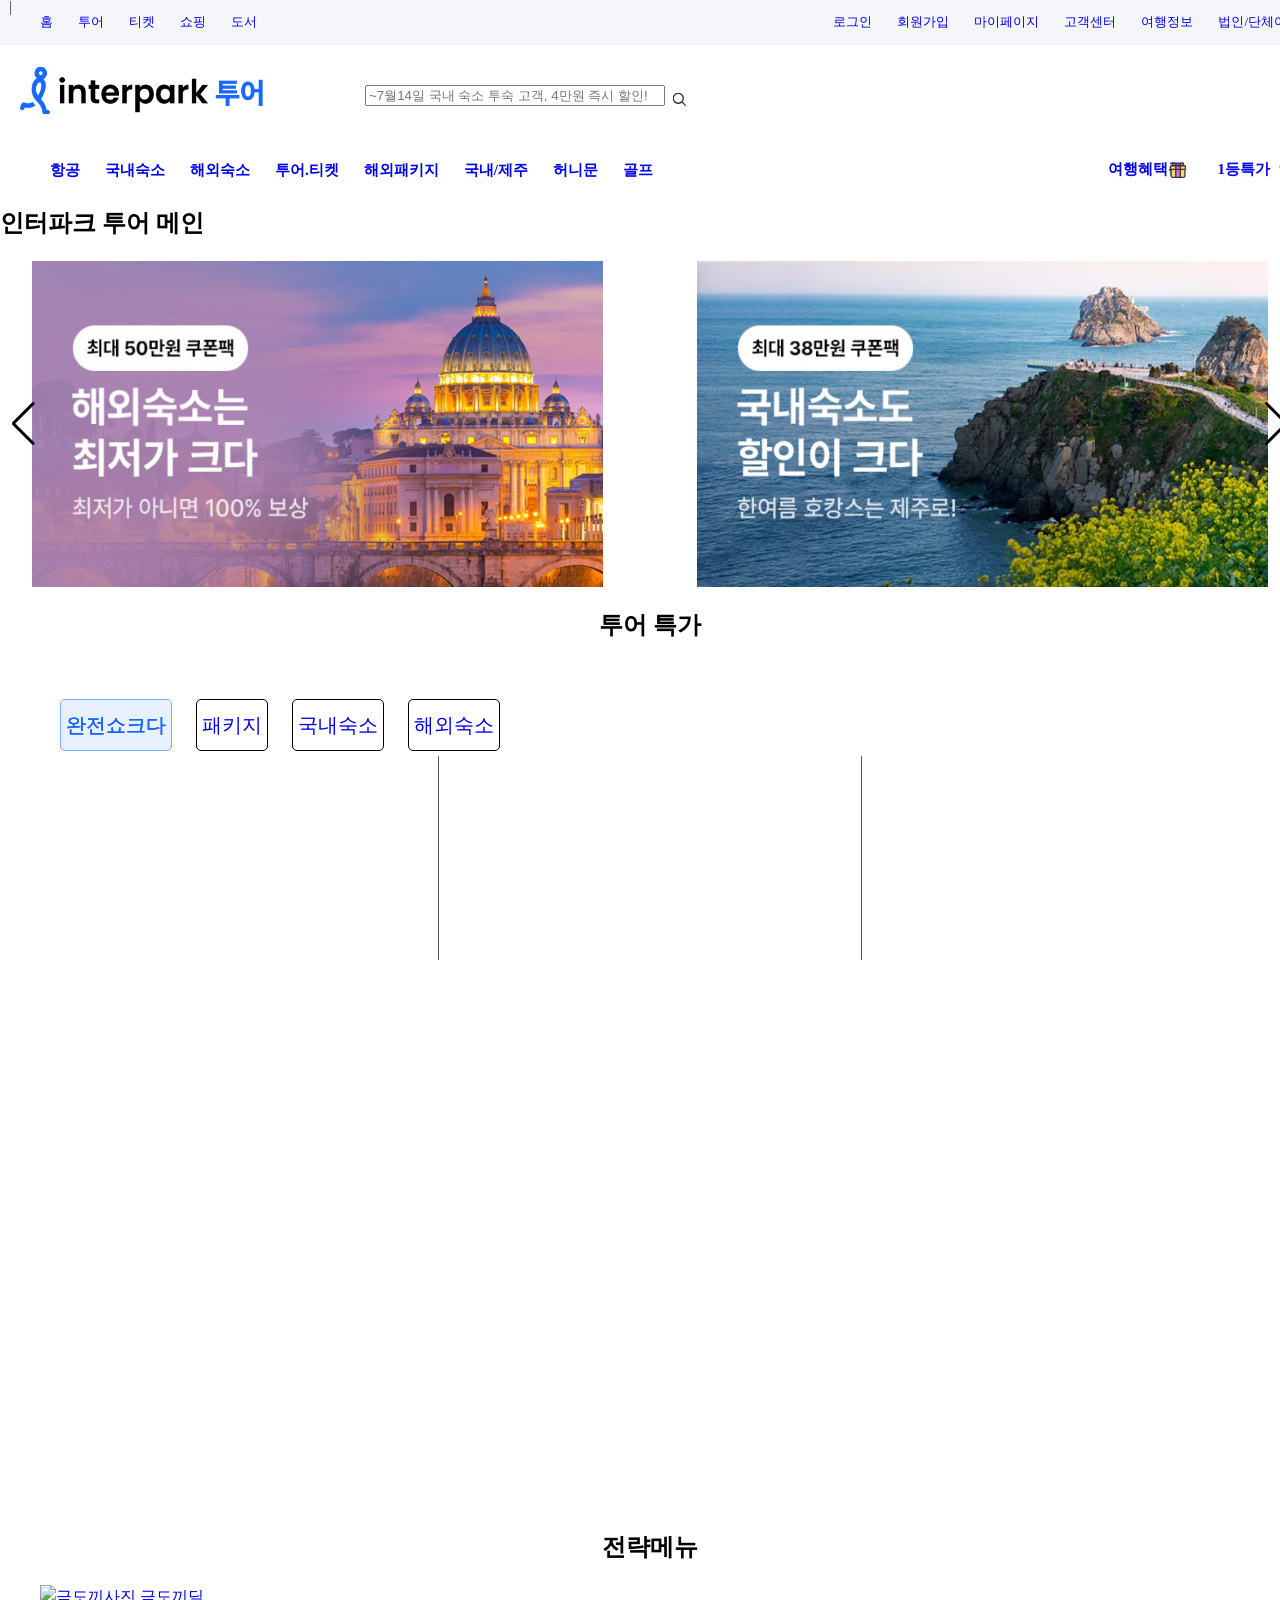
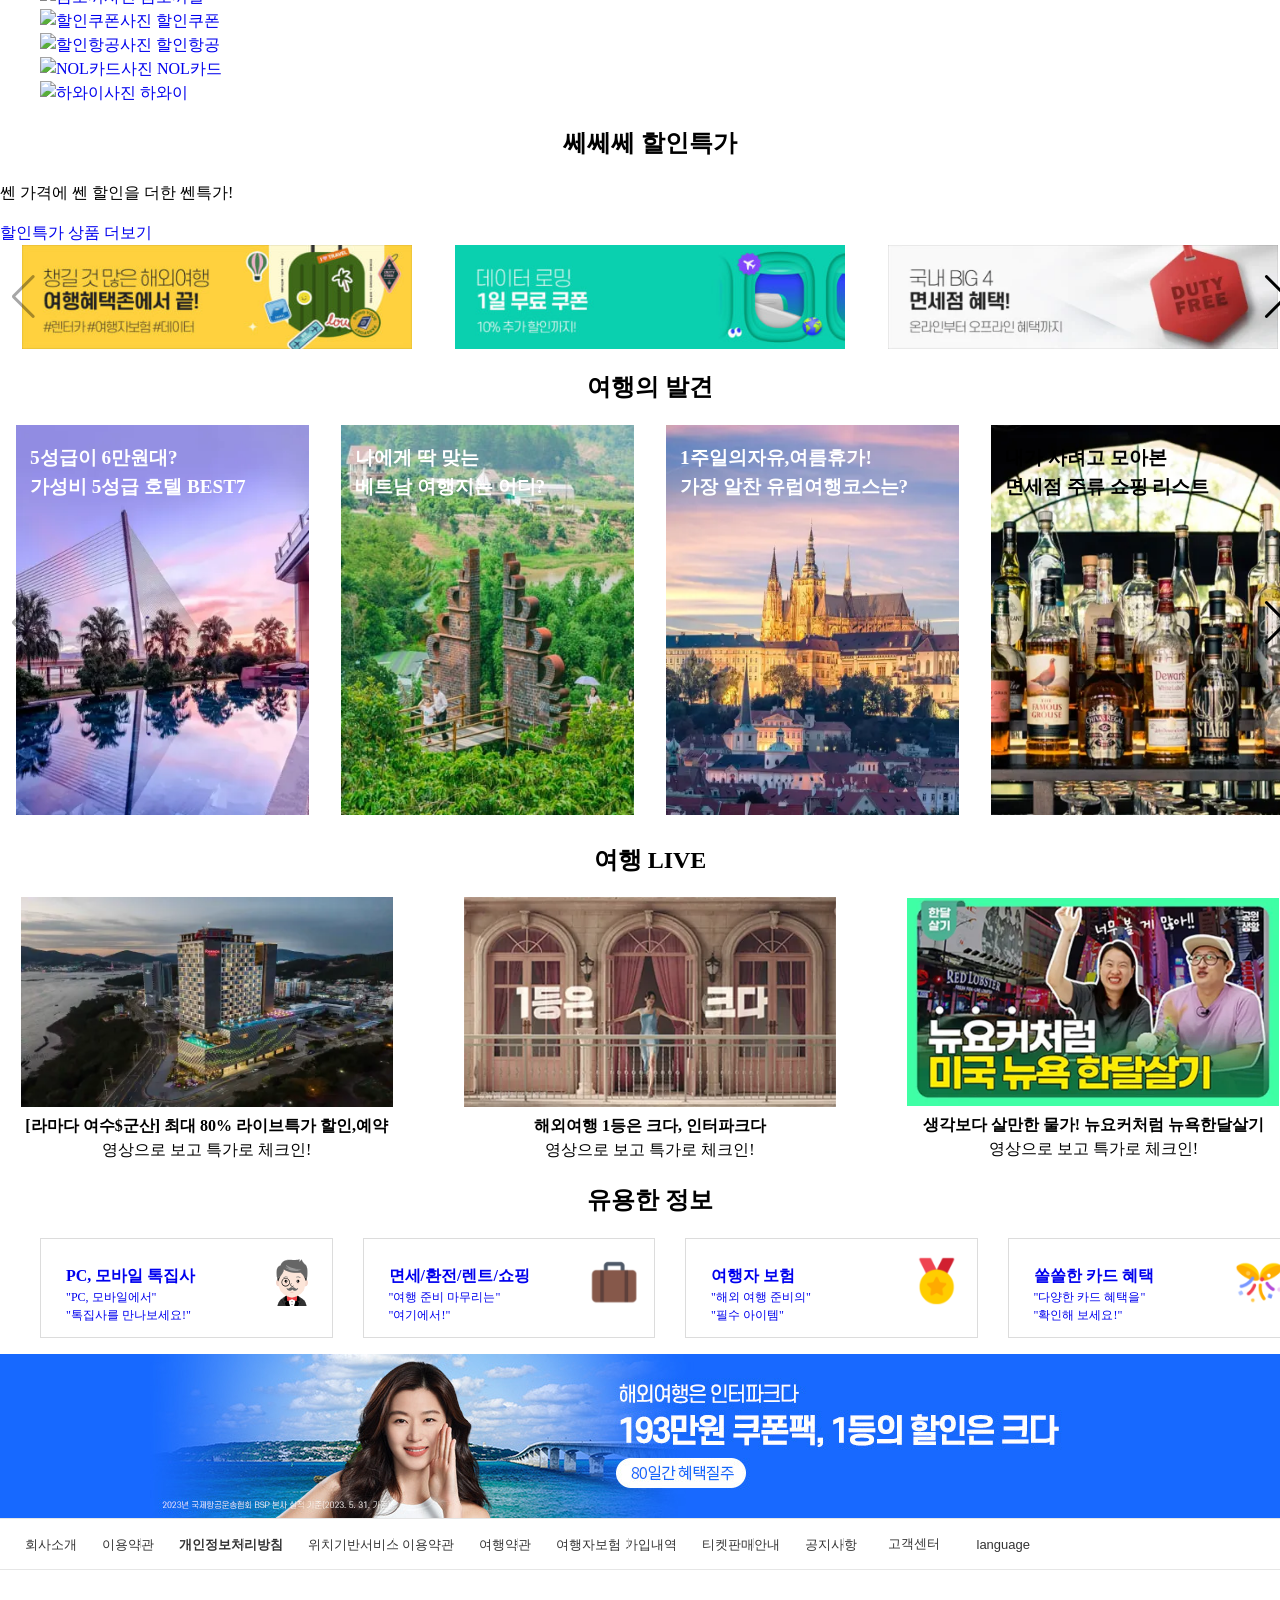
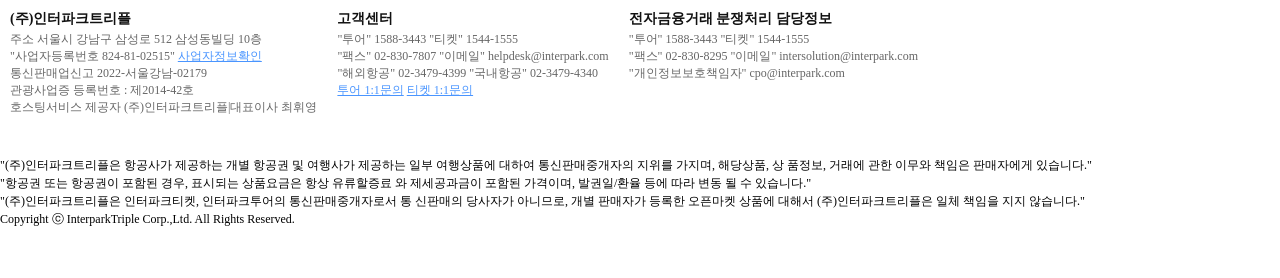
==== main.html @ 7ab8d5ca "수정" ====
<!DOCTYPE html>
<html lang="en">

<head>
  <meta charset="UTF-8">
  <meta name="viewport" content="width=device-width, initial-scale=1.0">
  <!-- Swiper JS -->
  <link rel="stylesheet" href="https://cdn.jsdelivr.net/npm/swiper@9/swiper-bundle.min.css" />
  <script src="https://cdn.jsdelivr.net/npm/swiper@9/swiper-bundle.min.js"></script>
  <title>Document</title>
  <link rel="stylesheet" href="resources/css/footer.css">
  <link rel="stylesheet" href="resources/css/herder.css">
  <link rel="stylesheet" href="resources/css/main.css">
  <link rel="stylesheet" href="resources/css/body.css">

</head>
<div class="contentWrapper">
  <header class="tourHeader1">
    <div class="gatewayWrapper">
      <div class="gatewayInterGate">
        <nav class="navbar navbar-expand-lg navbar-light bg-light">
          <ul class="navbar-nav">
            <li class="nav-item active">
              <a href="https://www.interpark.com/">홈</a>
            </li>
            <li class="nav-item">
              <a href="http://tour.interpark.com">투어</a>
            </li>
            <li class="nav-item">
              <a href="http://ticket.interpark.com">티켓</a>
            </li>
            <li class="nav-item">
              <a href="http://shop.interpark.com">쇼핑</a>
            </li>
            <li class="nav-item">
              <a href="http://book.interpark.com">도서</a>
            </li>
          </ul>
        </nav>
        <nav class="navbar navbar-expand-lg navbar-light bg-light">
          <ul class="navbar-nav">
            <li class="nav-item active">
              <a href="javascript:;" onclick="goLoginGN();">로그인</a>
            </li>
            <li class="nav-item">
              <a href="https://member.interpark.com/signup">회원가입</a>
            </li>
            <li class="nav-item">
              <a href="https://tour.interpark.com/mypage/">마이페이지</a>
              <div id="divHeaderMypage" class="gatewaySub" style="display: none;">
              </div>
            </li>
            <li class="nav-item">
              <a href="http://tour.interpark.com/customer/">고객센터</a>
            </li>
            <li class="nav-item">
              <a href="http://tour.interpark.com/freeya/">여행정보</a>
            </li>
            <li class="nav-item">
              <a href="http://tour.interpark.com/corp/">법인/단체여행</a>
            </li>
          </ul>
        </nav>
      </div>
    </div>
    <div class="headWrapper">
      <div class="headInner">
        <nav class="navbar navbar-light bg-light">
          <!--인터파크 로고-->
          <h1 class="headerLogo">
            <a href="http://tour.interpark.com">
              <img src="/resources/images/인터파크로고.png" alt="">
            </a>
          </h1>
      </div>
      <div class="headerserch">
        <input class="headerserch1" type="search" placeholder="~7월14일 국내 숙소 투숙 고객, 4만원 즉시 할인!">
        <!-- <button class="headerserch2" type="submit"><i class="fa fa-search"></i></button> -->
        <a class="headerserch2" href="#"><img class="aa" src="/resources/images/btn_search.svg" alt=""></a>
      </div>
      </nav>
    </div>
    <div class="navigationWrapper">
      <nav class="navbar navbar-expand-lg navbar-light bg-light">
        <div class="navigationInner">
          <div class="localNavigation">
            <ul class="navbar-nav">
              <li class="nav-item active">
                <a href="http://sky.interpark.com">항공</a>
              </li>
              <li class="nav-item">
                <a href="http://travel.interpark.com">국내숙소</a>
              </li>
              <li class="nav-item">
                <a href="https://travel.interpark.com/hotel/main">해외숙소</a>
              </li>
              <li class="nav-item">
                <a href="https://travel.interpark.com/voucher">투어.티켓</a>
              </li>
              <li class="nav-item">
                <a href="https://travel.interpark.com/tour/main/package">해외패키지</a>
              </li>
              <li class="nav-item">
                <a href="https://travel.interpark.com/tour/main/domestic">국내/제주</a>
              </li>
              <li class="nav-item">
                <a href="https://travel.interpark.com/tour/main/honey">허니문</a>
              </li>
              <li class="nav-item">
                <a href="https://travel.interpark.com/tour/main/golf">골프</a>
              </li>
            </ul>
          </div>
          <div class="seasonNavigation">
            <ul class="navbar-nav">
              <li class="nav-item active">
                <a href="http://tour.interpark.com/EasyPack/main" class="seasonBannertravel">여행혜택존</a>
                <img class="first" src="/resources/images/banner-travel.svg">
              </li>
              <li class="nav-item">
                <a href="https://events.interpark.com/exhibition?exhibitionCode=230405006"
                  class="seasonNavigationtrophy">1등특가</a>
                <img class="second" src="/resources/images/banner-trophy.svg">
              </li>
            </ul>
          </div>
        </div>
      </nav>
    </div>
  </header>
</div>
<div>
  <div>
    <div class="tourMain">
      <section>
        <h2 class="blind">인터파크 투어 메인</h2>
        <div class="swiper mySwiper1">
          <div class="swiper-wrapper">
            <div class="swiper-slide"><img src="resources/images/해외숙소는최저가크다.jpg" alt=""></div>
            <div class="swiper-slide"><img src="resources/images/국내속소도 할인이크다.webp" alt=""></div>
            <div class="swiper-slide"><img src="resources/images/숙박세일 마감임박.webp" alt=""></div>
            <div class="swiper-slide"><img src="resources/images/전지현누나1.webp" alt=""></div>
            <div class="swiper-slide"><img src="resources/images/전지현누나2.webp" alt=""></div>
            <div class="swiper-slide"><img src="resources/images/전지현누나3.avif" alt=""></div>
          </div>
          <div class="swiper-button-next"></div>
          <div class="swiper-button-prev"></div>
        </div>
      </section>
      <section>
        <h2 class="maintitle">투어 특가</h2>
        <div class="wrap">
          <div class="tab_menu">
            <ul class="list">
              <li class="is_on">
                <a href="#tab1" class="btn">완전쇼크다</a>
                <div id="tab1" class="cont">
                  <div class="swiper mySwiper5">
                    <div class="swiper-wrapper">
                      <div class="swiper-slide" style="width: 400px;">
                        <img src="/resources/images/완전쇼크다_1.avif" alt="">
                        <div class="itemInfo">
                          <div class="itemBadge">
                            <i>완전쇼크다</i>
                          </div>
                          <div class="itemBenefit">하버드/예일대+뉴헤이븐 관광</div>
                          <div class="itemName">[미동부/캐나다 12월] 보스턴과 뉴포트/뉴헤이븐까지 모두담기</div>
                          <div class="itemPrice">
                            <span class="price">
                              <em>4,190,000</em>
                              <span class="currency">원~</span>
                            </span>
                          </div>
                        </div>
                      </div>
                      <div class="swiper-slide" style="width: 400px;">
                        <img src="/resources/images/완전쇼크다_2.avif" alt="">
                        <div class="itemInfo">
                          <div class="itemBadge">
                            <i>완전쇼크다</i>
                          </div>
                          <div class="itemBenefit">하버드/예일대+뉴헤이븐 관광</div>
                          <div class="itemName">[미동부/캐나다 12월] 보스턴과 뉴포트/뉴헤이븐까지 모두담기</div>
                          <div class="itemPrice">
                            <span class="price">
                              <em>4,190,000</em>
                              <span class="currency">원~</span>
                            </span>
                          </div>
                        </div>
                      </div>
                      <div class="swiper-slide" style="width: 400px;">
                        <img src="/resources/images/완전쇼크다_3.avif" alt="">
                        <div class="itemInfo">
                          <div class="itemBadge">
                            <i>완전쇼크다</i>
                          </div>
                          <div class="itemBenefit">하버드/예일대+뉴헤이븐 관광</div>
                          <div class="itemName">[미동부/캐나다 12월] 보스턴과 뉴포트/뉴헤이븐까지 모두담기</div>
                          <div class="itemPrice">
                            <span class="price">
                              <em>4,190,000</em>
                              <span class="currency">원~</span>
                            </span>
                          </div>
                        </div>
                      </div>
                      <div class="swiper-slide" style="width: 400px;">
                        <img src="/resources/images/완전쇼크다_4.webp" alt="">
                        <div class="itemInfo">
                          <div class="itemBadge">
                            <i>완전쇼크다</i>
                          </div>
                          <div class="itemBenefit">하버드/예일대+뉴헤이븐 관광</div>
                          <div class="itemName">[미동부/캐나다 12월] 보스턴과 뉴포트/뉴헤이븐까지 모두담기</div>
                          <div class="itemPrice">
                            <span class="price">
                              <em>4,190,000</em>
                              <span class="currency">원~</span>
                            </span>
                          </div>
                        </div>
                      </div>
                      <div class="swiper-slide" style="width: 400px;">
                        <img src="/resources/images/완전쇼크다_5.avif" alt="">
                        <div class="itemInfo">
                          <div class="itemBadge">
                            <i>완전쇼크다</i>
                          </div>
                          <div class="itemBenefit">하버드/예일대+뉴헤이븐 관광</div>
                          <div class="itemName">[미동부/캐나다 12월] 보스턴과 뉴포트/뉴헤이븐까지 모두담기</div>
                          <div class="itemPrice">
                            <span class="price">
                              <em>4,190,000</em>
                              <span class="currency">원~</span>
                            </span>
                          </div>
                        </div>
                      </div>
                      <div class="swiper-slide" style="width: 400px;">
                        <img src="/resources/images/완전쇼크다_6.avif" alt="">
                        <div class="itemInfo">
                          <div class="itemBadge">
                            <i>완전쇼크다</i>
                          </div>
                          <div class="itemBenefit">하버드/예일대+뉴헤이븐 관광</div>
                          <div class="itemName">[미동부/캐나다 12월] 보스턴과 뉴포트/뉴헤이븐까지 모두담기</div>
                          <div class="itemPrice">
                            <span class="price">
                              <em>4,190,000</em>
                              <span class="currency">원~</span>
                            </span>
                          </div>
                        </div>
                      </div>
                    </div>
                    <div class="swiper-button-next"></div>
                    <div class="swiper-button-prev"></div>
                  </div>
                </div>
              </li>
              <li>
                <a href="#tab2" class="btn">패키지</a>
                <div id="tab2" class="cont">
                  <div class="swiper mySwiper5">
                    <div class="swiper-wrapper">
                      <div class="swiper-slide">
                        <img src="/resources/images/패키지_1.avif" alt="">
                        <div class="itemInfo">
                          <div class="itemBadge">
                            <i>완전쇼크다</i>
                          </div>
                          <div class="itemBenefit">하버드/예일대+뉴헤이븐 관광</div>
                          <div class="itemName">[미동부/캐나다 12월] 보스턴과 뉴포트/뉴헤이븐까지 모두담기</div>
                          <div class="itemPrice">
                            <span class="price">
                              <em>4,190,000</em>
                              <span class="currency">원~</span>
                            </span>
                          </div>
                        </div>
                      </div>
                      <div class="swiper-slide">
                        <img src="/resources/images/패키지_2.avif" alt="">
                        <div class="itemInfo">
                          <div class="itemBadge">
                            <i>완전쇼크다</i>
                          </div>
                          <div class="itemBenefit">하버드/예일대+뉴헤이븐 관광</div>
                          <div class="itemName">[미동부/캐나다 12월] 보스턴과 뉴포트/뉴헤이븐까지 모두담기</div>
                          <div class="itemPrice">
                            <span class="price">
                              <em>4,190,000</em>
                              <span class="currency">원~</span>
                            </span>
                          </div>
                        </div>
                      </div>
                      <div class="swiper-slide">
                        <img src="/resources/images/패키지_3.avif" alt="">
                        <div class="itemInfo">
                          <div class="itemBadge">
                            <i>완전쇼크다</i>
                          </div>
                          <div class="itemBenefit">하버드/예일대+뉴헤이븐 관광</div>
                          <div class="itemName">[미동부/캐나다 12월] 보스턴과 뉴포트/뉴헤이븐까지 모두담기</div>
                          <div class="itemPrice">
                            <span class="price">
                              <em>4,190,000</em>
                              <span class="currency">원~</span>
                            </span>
                          </div>
                        </div>
                      </div>
                      <div class="swiper-slide">
                        <img src="/resources/images/패키지_4.avif" alt="">
                        <div class="itemInfo">
                          <div class="itemBadge">
                            <i>완전쇼크다</i>
                          </div>
                          <div class="itemBenefit">하버드/예일대+뉴헤이븐 관광</div>
                          <div class="itemName">[미동부/캐나다 12월] 보스턴과 뉴포트/뉴헤이븐까지 모두담기</div>
                          <div class="itemPrice">
                            <span class="price">
                              <em>4,190,000</em>
                              <span class="currency">원~</span>
                            </span>
                          </div>
                        </div>
                      </div>
                      <div class="swiper-slide">
                        <img src="/resources/images/패키지_5.avif" alt="">
                        <div class="itemInfo">
                          <div class="itemBadge">
                            <i>완전쇼크다</i>
                          </div>
                          <div class="itemBenefit">하버드/예일대+뉴헤이븐 관광</div>
                          <div class="itemName">[미동부/캐나다 12월] 보스턴과 뉴포트/뉴헤이븐까지 모두담기</div>
                          <div class="itemPrice">
                            <span class="price">
                              <em>4,190,000</em>
                              <span class="currency">원~</span>
                            </span>
                          </div>
                        </div>
                      </div>
                      <div class="swiper-slide">
                        <img src="/resources/images/패키지_6.avif" alt="">
                        <div class="itemInfo">
                          <div class="itemBadge">
                            <i>완전쇼크다</i>
                          </div>
                          <div class="itemBenefit">하버드/예일대+뉴헤이븐 관광</div>
                          <div class="itemName">[미동부/캐나다 12월] 보스턴과 뉴포트/뉴헤이븐까지 모두담기</div>
                          <div class="itemPrice">
                            <span class="price">
                              <em>4,190,000</em>
                              <span class="currency">원~</span>
                            </span>
                          </div>
                        </div>
                      </div>
                    </div>
                    <div class="swiper-button-next"></div>
                    <div class="swiper-button-prev"></div>
                  </div>
                </div>
              </li>
              <li>
                <a href="#tab3" class="btn">국내숙소</a>
                <div id="tab3" class="cont">
                  <div class="swiper mySwiper5">
                    <div class="swiper-wrapper">
                      <div class="swiper-slide">
                        <img src="/resources/images/국내숙소_1.avif" alt="">
                        <div class="itemInfo">
                          <div class="itemBadge">
                            <i>완전쇼크다</i>
                          </div>
                          <div class="itemBenefit">하버드/예일대+뉴헤이븐 관광</div>
                          <div class="itemName">[미동부/캐나다 12월] 보스턴과 뉴포트/뉴헤이븐까지 모두담기</div>
                          <div class="itemPrice">
                            <span class="price">
                              <em>4,190,000</em>
                              <span class="currency">원~</span>
                            </span>
                          </div>
                        </div>
                      </div>
                      <div class="swiper-slide">
                        <img src="/resources/images/국내숙소_2.avif" alt="">
                        <div class="itemInfo">
                          <div class="itemBadge">
                            <i>완전쇼크다</i>
                          </div>
                          <div class="itemBenefit">하버드/예일대+뉴헤이븐 관광</div>
                          <div class="itemName">[미동부/캐나다 12월] 보스턴과 뉴포트/뉴헤이븐까지 모두담기</div>
                          <div class="itemPrice">
                            <span class="price">
                              <em>4,190,000</em>
                              <span class="currency">원~</span>
                            </span>
                          </div>
                        </div>
                      </div>
                      <div class="swiper-slide">
                        <img src="/resources/images/국내숙소_3.avif" alt="">
                        <div class="itemInfo">
                          <div class="itemBadge">
                            <i>완전쇼크다</i>
                          </div>
                          <div class="itemBenefit">하버드/예일대+뉴헤이븐 관광</div>
                          <div class="itemName">[미동부/캐나다 12월] 보스턴과 뉴포트/뉴헤이븐까지 모두담기</div>
                          <div class="itemPrice">
                            <span class="price">
                              <em>4,190,000</em>
                              <span class="currency">원~</span>
                            </span>
                          </div>
                        </div>
                      </div>
                      <div class="swiper-slide">
                        <img src="/resources/images/국내숙소_4.avif" alt="">
                        <div class="itemInfo">
                          <div class="itemBadge">
                            <i>완전쇼크다</i>
                          </div>
                          <div class="itemBenefit">하버드/예일대+뉴헤이븐 관광</div>
                          <div class="itemName">[미동부/캐나다 12월] 보스턴과 뉴포트/뉴헤이븐까지 모두담기</div>
                          <div class="itemPrice">
                            <span class="price">
                              <em>4,190,000</em>
                              <span class="currency">원~</span>
                            </span>
                          </div>
                        </div>
                      </div>
                      <div class="swiper-slide">
                        <img src="/resources/images/국내숙소_5.avif" alt="">
                        <div class="itemInfo">
                          <div class="itemBadge">
                            <i>완전쇼크다</i>
                          </div>
                          <div class="itemBenefit">하버드/예일대+뉴헤이븐 관광</div>
                          <div class="itemName">[미동부/캐나다 12월] 보스턴과 뉴포트/뉴헤이븐까지 모두담기</div>
                          <div class="itemPrice">
                            <span class="price">
                              <em>4,190,000</em>
                              <span class="currency">원~</span>
                            </span>
                          </div>
                        </div>
                      </div>
                      <div class="swiper-slide">
                        <img src="/resources/images/국내숙소_6.avif" alt="">
                        <div class="itemInfo">
                          <div class="itemBadge">
                            <i>완전쇼크다</i>
                          </div>
                          <div class="itemBenefit">하버드/예일대+뉴헤이븐 관광</div>
                          <div class="itemName">[미동부/캐나다 12월] 보스턴과 뉴포트/뉴헤이븐까지 모두담기</div>
                          <div class="itemPrice">
                            <span class="price">
                              <em>4,190,000</em>
                              <span class="currency">원~</span>
                            </span>
                          </div>
                        </div>
                      </div>
                    </div>
                    <div class="swiper-button-next"></div>
                    <div class="swiper-button-prev"></div>
                  </div>
                </div>
              </li>
              <li>
                <a href="#tab4" class="btn">해외숙소</a>
                <div id="tab4" class="cont">
                  <div class="swiper mySwiper5">
                    <div class="swiper-wrapper">
                      <div class="swiper-slide">
                        <img src="/resources/images/해외숙소_1.jpeg" alt="">
                        <div class="itemInfo">
                          <div class="itemBadge">
                            <i>완전쇼크다</i>
                          </div>
                          <div class="itemBenefit">하버드/예일대+뉴헤이븐 관광</div>
                          <div class="itemName">[미동부/캐나다 12월] 보스턴과 뉴포트/뉴헤이븐까지 모두담기</div>
                          <div class="itemPrice">
                            <span class="price">
                              <em>4,190,000</em>
                              <span class="currency">원~</span>
                            </span>
                          </div>
                        </div>
                      </div>
                      <div class="swiper-slide">
                        <img src="/resources/images/해외숙소_2.webp" alt="">
                        <div class="itemInfo">
                          <div class="itemBadge">
                            <i>완전쇼크다</i>
                          </div>
                          <div class="itemBenefit">하버드/예일대+뉴헤이븐 관광</div>
                          <div class="itemName">[미동부/캐나다 12월] 보스턴과 뉴포트/뉴헤이븐까지 모두담기</div>
                          <div class="itemPrice">
                            <span class="price">
                              <em>4,190,000</em>
                              <span class="currency">원~</span>
                            </span>
                          </div>
                        </div>
                      </div>
                      <div class="swiper-slide">
                        <img src="/resources/images/해외숙소_3.webp" alt="">
                        <div class="itemInfo">
                          <div class="itemBadge">
                            <i>완전쇼크다</i>
                          </div>
                          <div class="itemBenefit">하버드/예일대+뉴헤이븐 관광</div>
                          <div class="itemName">[미동부/캐나다 12월] 보스턴과 뉴포트/뉴헤이븐까지 모두담기</div>
                          <div class="itemPrice">
                            <span class="price">
                              <em>4,190,000</em>
                              <span class="currency">원~</span>
                            </span>
                          </div>
                        </div>
                      </div>
                      <div class="swiper-slide">
                        <img src="/resources/images/해외숙소_4.webp" alt="">
                        <div class="itemInfo">
                          <div class="itemBadge">
                            <i>완전쇼크다</i>
                          </div>
                          <div class="itemBenefit">하버드/예일대+뉴헤이븐 관광</div>
                          <div class="itemName">[미동부/캐나다 12월] 보스턴과 뉴포트/뉴헤이븐까지 모두담기</div>
                          <div class="itemPrice">
                            <span class="price">
                              <em>4,190,000</em>
                              <span class="currency">원~</span>
                            </span>
                          </div>
                        </div>
                      </div>
                      <div class="swiper-slide">
                        <img src="/resources/images/해외숙소_5.jpeg" alt="">
                        <div class="itemInfo">
                          <div class="itemBadge">
                            <i>완전쇼크다</i>
                          </div>
                          <div class="itemBenefit">하버드/예일대+뉴헤이븐 관광</div>
                          <div class="itemName">[미동부/캐나다 12월] 보스턴과 뉴포트/뉴헤이븐까지 모두담기</div>
                          <div class="itemPrice">
                            <span class="price">
                              <em>4,190,000</em>
                              <span class="currency">원~</span>
                            </span>
                          </div>
                        </div>
                      </div>
                      <div class="swiper-slide">
                        <img src="/resources/images/해외숙소_6.webp" alt="">
                        <div class="itemInfo">
                          <div class="itemBadge">
                            <i>완전쇼크다</i>
                          </div>
                          <div class="itemBenefit">하버드/예일대+뉴헤이븐 관광</div>
                          <div class="itemName">[미동부/캐나다 12월] 보스턴과 뉴포트/뉴헤이븐까지 모두담기</div>
                          <div class="itemPrice">
                            <span class="price">
                              <em>4,190,000</em>
                              <span class="currency">원~</span>
                            </span>
                          </div>
                        </div>
                      </div>
                    </div>
                    <div class="swiper-button-next"></div>
                    <div class="swiper-button-prev"></div>
                  </div>
                </div>
              </li>
            </ul>
          </div>
        </div>
      </section>
      <section>
        <h2 class="maintitle">전략메뉴</h2>
        <ul class="serviceMenuList">
          <li>
            <a href="#" title="금도끼딜 서비스 바로가기">
              <span>
                <img src="" alt="금도끼사진">
              </span>
              <span>금도끼딜</span>
            </a>
          </li>
          <li>
            <a href="#" title="할인쿠폰 서비스 바로가기">
              <span>
                <img src="" alt="할인쿠폰사진">
              </span>
              <span>할인쿠폰</span>
            </a>
          </li>
          <li>
            <a href="#" title="할인항공 서비스 바로가기">
              <span>
                <img src="" alt="할인항공사진">
              </span>
              <span>할인항공</span>
            </a>
          </li>
          <li>
            <a href="#" title="NOL카드 서비스 바로가기">
              <span>
                <img src="" alt="NOL카드사진">
              </span>
              <span>NOL카드</span>
            </a>
          </li>
          <li>
            <a href="#" title="하와이 서비스 바로가기">
              <span>
                <img src="" alt="하와이사진">
              </span>
              <span>하와이</span>
            </a>
          </li>
        </ul>
      </section>
      <section>
        <hgroup>
          <h2 class="maintitle">쎄쎄쎄 할인특가</h2>
          <p>쎈 가격에 쎈 할인을 더한 쎈특가!</p>
        </hgroup>
        <div class="기능구현">

        </div>
        <div>
          <a href="#">
            <span>
              할인특가 상품 더보기
            </span>
          </a>
        </div>
      </section>

      <section>
        <div class="banner">
          <div class="swiper swiper2">
            <div class="swiper-wrapper">
              <div class="swiper-slide"><img src="resources/images/배너1.jpg"></a></div>
              <div class="swiper-slide"><img src="resources/images/배너2.jpg"></a></div>
              <div class="swiper-slide"><img src="resources/images/배너3.jpg"></a></div>
              <div class="swiper-slide"><img src="resources/images/배너4.jpg"></a></div>
              <div class="swiper-slide"><img src="resources/images/배너5.jpg"></a></div>
            </div>
            <!-- 네비게이션 -->
            <div class="swiper-button-next"></div><!-- 다음 버튼 (오른쪽에 있는 버튼) -->
            <div class="swiper-button-prev"></div><!-- 이전 버튼 -->

          </div>
        </div>

        <!---------------------------------------->
        <section class="travelDiscovery">
          <hgroup>
            <h2 class="maintitle">여행의 발견</h2>
          </hgroup>
          <div class="swiper mySwiper3">
            <div class="swiper-wrapper">
              <div class="swiper-slide"><span class="swipwetext1">5성급이 6만원대?<br>가성비 5성급 호텔 BEST7</span>
                <a
                  href="https://triple.guide/articles/75b34bfd-09c2-4f71-81bb-c192b4a2e43f?_triple_no_navbar&_triple_swipe_to_close&utm_source=interpark_mo&utm_medium=display_ad&utm_campaign=interpark_magazine&utm_term=5star_6manwon_hotel7"><img
                    src="resources/images/여행의발견1.jpg"></a>
              </div>
              <div class="swiper-slide"><span class="swipwetext2">나에게 딱 맞는<br>베트남 여행지는 어디?</span>
                <a
                  href="https://triple.guide/articles/f98cf76e-f541-4fc1-928d-2b2c823b4674?_triple_no_navbar&_triple_swipe_to_close&utm_source=interpark_mo&utm_medium=display_ad&utm_campaign=interpark_magazine&utm_term=vietnam_travel_forme">
                  <img src="resources/images/여행의발견2.jpg"></a>
              </div>
              <div class="swiper-slide"><span class="swipwetext3">1주일의자유,여름휴가!<br>가장 알찬 유럽여행코스는?</span>
                <a
                  href="https://triple.guide/articles/c6e92520-e657-4987-8efc-7e45ac470f2a?_triple_no_navbar&_triple_swipe_to_close&utm_source=interpark_mo&utm_medium=display_ad&utm_campaign=interpark_magazine&utm_term=oneweek_vacation_europe"><img
                    src="resources/images/여행의발견3.jpg">
              </div>
              <div class="swiper-slide"><span class="swipwetext4">내가 사려고 모아본<br>면세점 주류 쇼핑 리스트</span>
                <a
                  href="https://triple.guide/articles/662ee2da-9c4c-47eb-ae4d-c9a8d35d602a?_triple_no_navbar&_triple_swipe_to_close&utm_source=interpark_mo&utm_medium=display_ad&utm_campaign=interpark_magazine&utm_term=dutyfreee_drinklists"><img
                    src="resources/images/여행의발견4.jpg"></a>
              </div>
              <div class="swiper-slide"><span class="swipwetext5">걸어서 oo속으로<br>걷는 만큼 보이는 뚜벅이 여행</span>
                <a
                  href="https://triple.guide/articles/5ffbd6a5-ccbf-4baa-8703-b1965d923b8b?_triple_no_navbar&_triple_swipe_to_close&utm_source=interpark_mo&utm_medium=display_ad&utm_campaign=interpark_magazine&utm_term=travel_bywalk_newyork"><img
                    src="resources/images/여행의발견5.jpg"></a>
              </div>
            </div>

            <!-- 네비게이션 -->
            <div class="swiper-button-next"></div><!-- 다음 버튼 (오른쪽에 있는 버튼) -->
            <div class="swiper-button-prev"></div><!-- 이전 버튼 -->

            <!-- 페이징 -->
            <div class="swiper-pagination"></div>
          </div>
          <div style="text-align:center; margin-top:5px;"></div>

        </section>
        <!------------------------------------------------------------------------->
        <hgroup>
          <h2 class="maintitle">여행 LIVE</h2>
        </hgroup>
        <div class="swiper mySwiper4">
          <div class="swiper-wrapper">
            <div class="swiper-slide"><a href="https://events.interpark.com/exhibition?exhibitionCode=230615008">
                <img src="resources/images/호텔.jpg">
                <div class="swipwetext6">[라마다 여수$군산] 최대 80% 라이브특가 할인,예약</div>
                <div class="swipwetext7">영상으로 보고 특가로 체크인!</div></span>
              </a></div>
            <div class="swiper-slide"><a href="https://www.youtube.com/watch?v=QDnZGKQHtas&feature=youtu.be">
                <img src="resources/images/1등은크다.png">
                <div class="swipwetext8">해외여행 1등은 크다, 인터파크다</div>
                <div class="swipwetext9">영상으로 보고 특가로 체크인!</div>
              </a></div>
            <div class="swiper-slide"><a href="https://www.youtube.com/watch?v=IYdyEgRUf0w&feature=youtu.be">
                <img src="resources/images/뉴요커처럼.jpg">
                <div class="swipwetext10">생각보다 살만한 물가! 뉴요커처럼 뉴욕한달살기</div>
                <div class="swipwetext11">영상으로 보고 특가로 체크인!</div>
              </a></div>
          </div>
          <div class="swiper-pagination"></div>
        </div>




        <!------------------------------------------------------------------------>
        <section>
          <hgroup>
            <h2 class="maintitle">유용한 정보</h2>
          </hgroup>
          <div>
            <div class="abc">
              <ul>
                <li>
                  <a class="ttt" href="#">
                    <div class="itemTitle">
                      PC, 모바일 톡집사
                    </div>
                    <div class="itemSubText">
                      "PC, 모바일에서"
                      <br>
                      "톡집사를 만나보세요!"
                    </div>
                    <span class="itemThumImg">
                      <img src="/resources/images/thum_talkButler.svg" alt="PC, 모바일 톡집사">
                    </span>
                  </a>
                </li>
                <li>
                  <a class="ttt" href="#">
                    <div class="itemTitle">
                      면세/환전/렌트/쇼핑
                    </div>
                    <div class="itemSubText">
                      "여행 준비 마무리는"
                      <br>
                      "여기에서!"
                    </div>
                    <span class="itemThumImg">
                      <img src="/resources/images/thum_taxFree.svg" alt="면세/환전/렌트/쇼핑">
                    </span>
                  </a>
                </li>
                <li>
                  <a class="ttt" href="#">
                    <div class="itemTitle">
                      여행자 보험
                    </div>
                    <div class="itemSubText">
                      "해외 여행 준비의"
                      <br>
                      "필수 아이템"
                    </div>
                    <span class="itemThumImg">
                      <img src="resources/images/thum_insurance.svg" alt="여행자 보험">
                    </span>
                  </a>
                </li>
                <li>
                  <a class="ttt" href="#">
                    <div class="itemTitle">
                      쏠쏠한 카드 혜택
                    </div>
                    <div class="itemSubText">
                      "다양한 카드 혜택을"
                      <br>
                      "확인해 보세요!"
                    </div>
                    <span class="itemThumImg">
                      <img src="/resources/images/thum_hot.svg" alt="쏠쏠한 카드 혜택">
                    </span>
                  </a>
                </li>
              </ul>
            </div>
          </div>
        </section>
    </div>
  </div>
</div>
<div id="footArea">
  <div id="divBottmom_Banner" class="ui-foot-banner"
    style="background: url(resources/images/line.gif) 0px center repeat-x scroll;">
    <a id="a_Bottom_banner" href="https://events.interpark.com/exhibition?exhibitionCode=230405006" target="_self">
      <img ga:ca="PWC-Main" ga:ac="푸터배너" id="img_Bottom_Banner" src="resources/images/푸터배너.jpg" alt="성수기프로모션 모델">
    </a>
  </div>
  <footer class="tourEnterFooter">
    <div class="footCorp">
      <ul class="corpList">
        <li>
          <a href="http://corp.interpark.com" target="_blank" title="회사소개">회사소개</a>
        </li>
        <li>
          <a href="https://m.interpark.com/terms.html#agree" target="_blank" title="이용약관">이용약관</a>
        </li>
        <li>
          <a href="http://m.interpark.com/terms.html#protect" target="_blank"
            title="개인정보처리방침"><strong>개인정보처리방침</strong></a>
        </li>
        <li>
          <a href="http://m.interpark.com/terms.html#locationterms" target="_blank" title="위치기반서비스 이용약관">위치기반서비스
            이용약관</a>
        </li>
        <li>
          <a href="http:tour.interpark.com/company/companyOutsidecovenant.aspx" target="_blank" title="여행약관">여행약관</a>
        </li>
        <li>
          <a href="http://tour.interpark.com/customer/noticeview.asp?seg=10638" target="_blank" title="여행자보험 가입내역">여행자보험
            가입내역</a>
        </li>
        <li>
          <a href="http://ticket.interpark.com/Tiki/Info/ENTInfo.asp?info=c_info_20" target="_blank"
            title="티켓판매안내">티켓판매안내</a>
        </li>
        <li>
          <a href="http://travel.interpark.com/home/customer/board/notice/" target="_blank" title="공지사항">공지사항</a>
        </li>
        <li>
          <div class="dropdown">
            <button class="dropbtn">고객센터</button>
            <div class="dropdown-content">
              <a href="#">투어 고객센터</a>
              <a href="#">티켓 고객센터</a>
            </div>
          </div>
        </li>
        <li>
          <div class="dropdown">
            <button class="dropbtn">language</button>
            <div class="dropdown-content">
              <a href="#">Korean</a>
              <a href="#">English</a>
              <a href="#">Japanese</a>
              <a href="#">Chinese</a>
            </div>
          </div>
        </li>
      </ul>
    </div>
    <div class="footInfo">
      <div class="infoCol">
        <h2 class="infoTitle">(주)인터파크트리플</h2>
        <div class="infoContent">
          <p>주소 서울시 강남구 삼성로 512 삼성동빌딩 10층</p>
          <p>
            "사업자등록번호 824-81-02515"
            <a href="http:" class="linkText">사업자정보확인</a>
          </p>
          <p>통신판매업신고 2022-서울강남-02179</p>
          <p>관광사업증 등록번호 : 제2014-42호</p>
          <p>호스팅서비스 제공자 (주)인터파크트리플|대표이사 최휘영</p>
        </div>
      </div>
      <div class="infoCol">
        <h2 class="infoTitle">고객센터</h2>
        <div class="infoContent">
          <p>
            <span>
              "투어"
              <a href="tel:1588-3443">1588-3443</a>
            </span>
            <span>
              "티켓"
              <a href="tel:1544-1555">1544-1555</a>
            </span>
          </p>
          <p>
            <span>
              "팩스"
              <a href="tel" 02-830-7807">02-830-7807</a>
            </span>
            <span>
              "이메일"
              <a href="mailto:helpdesk@interpark.com">helpdesk@interpark.com</a>
            </span>
          </p>
          <p>
            <span>
              "해외항공"
              <a href="tel:02-3479-4399">02-3479-4399</a>
            </span>
            <span>
              "국내항공"
              <a href="tel:02-3479-4340">02-3479-4340</a>
            </span>
          </p>
          <p>
            <span>
              <a href="http://TODO" class="linkText">투어 1:1문의</a>
            </span>
            <span>
              <a href="http://TODO" class="linkText">티켓 1:1문의</a>
            </span>
          </p>
        </div>
      </div>
      <div class="infoCol">
        <h2 class="infoTitle">전자금융거래 분쟁처리 담당정보</h2>
        <div class="infoContent">
          <p>
            <span>
              "투어"
              <a href="tel:1588-3443">1588-3443</a>
            </span>
            <span>
              "티켓"
              <a href="htel:1544-1555">1544-1555</a>
            </span>
          </p>
          <p>
            <span>
              "팩스"
              <a href="02-830-8295">02-830-8295</a>
            </span>
            <span>
              "이메일"
              <a href="mailto:intersolution@interpark.com">intersolution@interpark.com</a>
            </span>
          </p>
          <p>
            "개인정보보호책임자"
            <a href="mailto:cpo@interpark,com">cpo@interpark.com</a>
          </p>
        </div>
      </div>
    </div>
    <div class="footNotice">
      <p>
        "(주)인터파크트리플은 항공사가 제공하는 개별 항공권 및 여행사가 제공하는
        일부 여행상품에 대하여 통신판매중개자의 지위를 가지며, 해당상품, 상
        품정보, 거래에 관한 이무와 책임은 판매자에게 있습니다."
      </p>
      <p>
        "항공권 또는 항공권이 포함된 경우, 표시되는 상품요금은 항상 유류할증료
        와 제세공과금이 포함된 가격이며, 발권일/환율 등에 따라 변동 될 수 있습니다."
      </p>
      <p>
        "(주)인터파크트리플은 인터파크티켓, 인터파크투어의 통신판매중개자로서 통
        신판매의 당사자가 아니므로, 개별 판매자가 등록한 오픈마켓 상품에 대해서
        (주)인터파크트리플은 일체 책임을 지지 않습니다."
      </p>
      <p>Copyright ⓒ InterparkTriple Corp.,Ltd. All Rights Reserved.</p>
    </div>
  </footer>
</div>
<script>

</script>
<script>

  var swiper = new Swiper(".mySwiper1", {
    slidesPerView: 2,
    spaceBetween: 30,
    loop: true,

    navigation: {
      nextEl: ".swiper-button-next",
      prevEl: ".swiper-button-prev",
    },
  });
</script>
<script>
  new Swiper('.mySwiper3', {
    slidesPerView: 4, // 동시에 보여줄 슬라이드 갯수
    // 슬라이드간 간격
    slidesPerGroup: 4, // 그룹으로 묶을 수, slidesPerView 와 같은 값을 지정하는게 좋음

    // 그룹수가 맞지 않을 경우 빈칸으로 메우기
    // 3개가 나와야 되는데 1개만 있다면 2개는 빈칸으로 채워서 3개를 만듬
    loopFillGroupWithBlank: true,

    loop: false, // 무한 반복 true하면 무한반복


    navigation: { // 네비게이션
      nextEl: '.swiper-button-next', // 다음 버튼 클래스명
      prevEl: '.swiper-button-prev', // 이번 버튼 클래스명
    },
  });
</script>
<!-- Initialize Swiper -->
<script>
  var myswiper = new Swiper(".mySwiper4", {
    slidesPerView: 3,
    spaceBetween: 30,
    freeMode: true,

  });
</script>
<!-- Initialize Swiper -->
<script>
  var swiper = new Swiper('.swiper2', {
    slidesPerView: 3, // 동시에 보여줄 슬라이드 갯수
    navigation: { // 네비게이션
      nextEl: '.swiper-button-next', // 다음 버튼 클래스명
      prevEl: '.swiper-button-prev', // 이번 버튼 클래스명
    },
  });
</script>
<script>
  var swiper = new Swiper(".mySwiper5", {
    observer: true,
observeParents: true,
    slidesPerView: 3,
    spaceBetween: 1,
    navigation: {

      nextEl: ".swiper-button-next",
      prevEl: ".swiper-button-prev",
    },
  });
</script>
<script>
  const tabList = document.querySelectorAll('.tab_menu .list li');
  for (var i = 0; i < tabList.length; i++) {
    tabList[i].querySelector('.btn').addEventListener('click', function (e) {
      e.preventDefault();
      for (var j = 0; j < tabList.length; j++) {
        tabList[j].classList.remove('is_on');
      }
      this.parentNode.classList.add('is_on');
    });
  }
</script>
</body>

</html>
---- resources/css/footer.css ----
-html {
  text-size-adjust: none;
  -webkit-touch-callout: none;
  touch-action: manipulation;
  -webkit-tap-highlight-color: rgba(0,0,0,0);
  font-size: 62.5%;
  background-color: #fff;
}
abbr, address, article, aside, audio, b, blockquote, body, canvas,
 caption, cite, code, dd, del, details, dfn, div, dl, dt, em, fieldset, figcaption, 
 figure, footer, form, h1, h2, h3, h4, h5, h6, header, hgroup, html, i, iframe, img, 
 ins, kbd, label, legend, li, mark, menu, nav, object, ol, p, pre, q, samp, section, small, 
 span, strong, sub, summary, sup, table, tbody, td, tfoot, th, thead, time, tr, ul, var, video {
  margin: 0;
  padding: 0;
  border: 0;
  font-size: 100%;
  vertical-align: baseline;
  background: transparent;
 }
body * {
  letter-spacing: 0;
  word-spacing: 0;
}
ol, ul {
  list-style: none;

}
ul {
  display: block;
  list-style-type: disc;
  margin-block-start: 1em;
  margin-block-end: 1em;
  margin-inline-start: 0px;
  margin-inline-end: 0px;
  padding-inline-start: 40px;
}
li {
  display: list-item;
}
div {
  display: block;
}
p { 
  display: block;
  margin-block-start: 1em;
  margin-block-end: 1em;
  margin-inline-start: 0px;
  margin-inline-end: 0px;
}
a {
  margin: 0;
  padding: 0;
  font-size: 100%;
  vertical-align: baseline;
  background: transparent;
  text-decoration: none;
}
a:-webkit-any-link {
  color: -webkit-link;
  cursor: pointer;
}

article, aside, details, figcaption, figure
, footer, header, hgroup, menu, nav, section {
  display: block;
}
.ui-foot-banner {
  display: block;
  width: 100%;
  font-size: 0;
  line-height: 0;
  text-align: center;
  
}
.tourEnterFooter {
  overflow: hidden;
  min-width: 1280px;
  background-color: #fff;
  border-top: 1px solid #e6e6e6;
}
.tourEnterFooter .corpList {
  display: flex;
  flex-wrap: wrap;
  align-items: center;
  width: 1280px;
  height: 50px;
  margin: 0 auto;
  
}
.tourEnterFooter h2, .tourEnterFooter ul, .tourEnterFooter li, 
.tourEnterFooter a, .tourEnterFooter a:link, .tourEnterFooter div, 
.tourEnterFooter p, .tourEnterFooter span {
  margin: 0;
  padding: 0;
  letter-spacing: 0;
  list-style: none;
  font-weight: normal;
  font-style: normal;
  text-decoration: none;
  text-align: left;
  line-height: 17px;
}
.tourEnterFooter .corpList > li:not(:first-child) {
  padding-left: 0;
}
.tourEnterFooter .corpList > li {
  position: relative;
  padding: 10px 25px;
  box-sizing: border-box;
  
}
.tourEnterFooter .corpList > li a {
  color: #333;
  font-size: 13px;
  vertical-align: top;
}
.tourEnterFooter .corpList > li:not(:first-child)::before {
  content: "";
  position: absolute;
  top: 12px;
  right: 10px;
  left: 10px;
  width: 1px;
  height: 10px;
  background: #ccc;
  margin: 0px auto;
}
.tourEnterFooter .corpList > li a.sub::after {
  content: "";
  display: inline-block;
  width: 6px;
  height: 6px;
  margin: 4px 0 0 5px;
  border-right: 1px solid #111;
  border-bottom: 1px solid #111;
  transform: rotate(45deg);
  vertical-align: top;
}
.tourEnterFooter .footCorp {
  border-bottom: 1px solid #e6e6e6;
}
.tourEnterFooter .footInfo {
  display: flex;
  width: 1280px;
  margin: 0 auto;
  padding: 30px 0;
}
.tourEnterFooter .infoCol {
  text-align: left;
  padding: 10px;
  
}
.tourEnterFooter .infoTitle {
  color: #111;
  font-size: 14px;
  font-weight: bold;
}
.tourEnterFooter .infoContent {
  margin-top: 4px;
  color: #666;
  font-size: 12px;
}
.tourEnterFooter .infoContent p span:not(:first-child)::before {
  content: "";
  position: absolute;
  top: 1px;
  left: 4px;
  left: 10px;
  width: 1px;
  height: 14px;
  background-color: #666;
}
.tourEnterFooter .infoContent a {
  color: #666;
  font-size: 12px;
}
.tourEnterFooter .infoContent .linkText {
  color: #4a95ff;
  text-decoration: underline;
}
h2 {
  display: block;
  font-size: 1.5em;
  margin-block-start: 0.83em;
  margin-block-end: 0.83em;
  margin-inline-start: 0px;
  margin-inline-end: 0px;
  font-weight: bold;
}

.tourEnterFooter .footNotice {
  width: 1280px;
  margin: 0 auto;
  padding-bottom: 50px;
  text-align: left;
}
.tourEnterFooter .footNotice p {
  font-size: 12px;
  line-height: 18px;
}
.tourEnterFooter .corpList .dropbtn {
  background-color: white;
  color: black;
  color: #333;
  border: none;
  cursor: pointer;
  font-size: 16px;
  font-size: 13px;
}

.tourEnterFooter .corpList .dropdown {
  position: relative;
  display: inline-block;
}

.tourEnterFooter .corpList .dropdown-content {
  display: none;
  position: absolute;
  right: 0;
  background-color: #f9f9f9;
  min-width: 160px;
  box-shadow: 0px 8px 16px 0px rgba(0,0,0,0.2);
  z-index: 1;
}

.tourEnterFooter .corpList .dropdown-content a {
  color: black;
  padding: 12px 16px;
  text-decoration: none;
  display: block;
}

.tourEnterFooter .corpList .dropdown-content a:hover {background-color: #f1f1f1;}

.tourEnterFooter .corpList .dropdown:hover .dropdown-content {
  display: block;
}
---- resources/css/herder.css ----
.contentWrapper {
    width: 100%;
    min-width: 32rem;
    margin: 0 auto;
}
.div {
    display: block;
}
.tourHeader1 {
    height: 185px;
}
.gatewayWrapper {
    background-color: #f4f6f9;
    border-bottom: 1px solid #eaedf2;
}
.gatewayInterGate{
    display: flex;
    justify-content: space-between;
    width: 1300px; margin: 0 auto;
    font-size: 13px;
}
ul{
    list-style: none;
}
.navbar-nav{
    display: flex;
    gap: 25px;
}
.navigationInner{
    font-size: 15px;
    font-weight: 800;
}
.headWrapper {
    display: flex;
    align-items: center;
    width: 1250px;
    height: 100px;
    margin: 0 auto;
    padding: 0;
}
.headerLogo {
    display: block;
    font-size: 2em;
    margin-block-start: 0.67em;
    margin-block-end: 0.67em;
    margin-inline-start: 0px;
    margin-inline-end: 0px;
    font-weight: bold;
}

.headerserch {
    position: relative;
    z-index: 90;
    width: 400px;
    margin-left: 100px;
    display: block;
}
.headerserch{
    position: relative;
    align-items: center;
}
.headerserch1 {
    width: 300px;
}
.headerserch2{
    position: absolute;
}
.aa{
    width: 70%;
}
/*헤더 3번쨰 줄*/
.navigationInner {
    align-items: center;
    display: flex;
    justify-content: space-between;
    width: 1300px; margin: 0 auto;
    text-decoration:none;
}

.localNavigation > ul > li {
    display: inline-block;
    margin: 0;
    vertical-align: top;
}
.localNavigation > ul {
    margin: 0 10px;
}
.seasonNavigation {
    height: 50px;
    margin-right: 10px;
    box-sizing: border-box;
    text-align: right;
}
seasonNavigation .seasonBanner:not(:last-child) {
    margin-right: 30px;
}
.seasonNavigation .seasonBanner {
    display: inline-block;
    min-height: 50px;
    font-size: 0;
    vertical-align: top;
    box-sizing: border-box;
}
/* 여행혜택 + 선물 */
.active{
    display: flex;
}
.first{
    position: absolute;
    margin-left: 60px;
    width: 20px;
}
/* 여행혜택 + 1등특가 */
.seasonNavigation{
    margin-right: 30px;
    position: relative;
}
/* 1등특가 + 트로피 */
.nav-item{
    display: flex;
}
.second{
    position: absolute;
    margin-left: 60px;
    width: 20px;
}
.gatewayMenus {
    text-decoration:none;
    padding-left: 7px;
}
a {
    text-decoration:none;
}
.seasonBannertravel {
    padding-left: none;
    text-decoration:none;
    margin-right: 30px;
    min-height: 50px;
    
    /* -webkit-tap-highlight-color: rgba(0, 0, 0, 0); */
    height: 50px;
    margin-right: 10px;
       
}
.seasonNavigationtrophy {
    .seasonNavigation .seasonBanner {
        display: inline-block;
        min-height: 50px;
        font-size: 0;
        vertical-align: top;
        box-sizing: border-box;
        /* -webkit-tap-highlight-color: rgba(0, 0, 0, 0); */
    }
}





.itemTitle{
    font-weight: bold;
}
.itemSubText{
    font-size: 75%;
}
.itemThumImg{
    right: 15px;
    top: 17px;
    position: absolute;
}
---- resources/css/main.css ----
html {
    text-size-adjust: none;
    -webkit-touch-callout: none;
    touch-action: manipulation;
    -webkit-tap-highlight-color: rgba(0,0,0,0);
    font-size: 62.5%;
    background-color: #fff;
  }
  abbr, address, article, aside, audio, b, blockquote, body, canvas,
   caption, cite, code, dd, del, details, dfn, div, dl, dt, em, fieldset, figcaption, 
   figure, footer, form, h1, h2, h3, h4, h5, h6, header, hgroup, html, i, iframe, img, 
   ins, kbd, label, legend, li, mark, menu, nav, object, ol, p, pre, q, samp, section, small, 
   span, strong, sub, summary, sup, table, tbody, td, tfoot, th, thead, time, tr, ul, var, video {
    margin: 0;
    padding: 0;
    border: 0;
    font-size: 100%;
    vertical-align: baseline;
    background: transparent;
   }
  body * {
    letter-spacing: 0;
    word-spacing: 0;
  }
  ol, ul {
    list-style: none;
  
  }
  ul {
    display: block;
    list-style-type: disc;
    margin-block-start: 1em;
    margin-block-end: 1em;
    margin-inline-start: 0px;
    margin-inline-end: 0px;
    padding-inline-start: 40px;
    list-style:none;
  }
  li {
    display: list-item;
    
  }
  div {
    display: block;
  }
  p { 
    display: block;
    margin-block-start: 1em;
    margin-block-end: 1em;
    margin-inline-start: 0px;
    margin-inline-end: 0px;
  }
  a {
    margin: 0;
    padding: 0;
    font-size: 100%;
    vertical-align: baseline;
    background: transparent;
    text-decoration: none;
  }
  a:-webkit-any-link {
    color: -webkit-link;
    cursor: pointer;
  }
  
  article, aside, details, figcaption, figure
  , footer, header, hgroup, menu, nav, section {
    display: block;
  }
  h2 {
    display: block;
    font-size: 1.5em;
    margin-block-start: 0.83em;
    margin-block-end: 0.83em;
    margin-inline-start: 0px;
    margin-inline-end: 0px;
    font-weight: bold;
  }
  .contentWrapper {
    width: 100%;
    min-width: 32rem;
    margin: 0 auto;
}
a{text-decoration:none; color:#333;}
.wrap{padding:15px; letter-spacing:-0.5px;}
.tab_menu{
  position:relative;
  height: 800px;
}
.tab_menu .list{overflow:hidden;}
.tab_menu .list li{float:left; margin-right:14px;}
.tab_menu .list .btn{
  display: flex;
  font-size: 20px;
  border: 1px solid black;
  border-radius: 5px;
  margin: 5px;
  padding: 10px 5px;
  
}
.tab_menu .list .cont{
   display:none;
   position:absolute;
   top: auto;
   left:0px;
   background:#555;
   color:#fff;
   text-align:center;
   width: 100%;
   
  }
  .tab_menu .list .cont ::after{
    content: "";
    clear: both;
    display: block;
  }
.tab_menu .list li.is_on .btn{
  background-color: #e9f0fe;
    color: #1769ff;
    border-color: #73afff;
    text-shadow: 0.025rem 0 0.01rem, -0.025rem 0 0.01rem;
    
}
.tourMain .itemInfo {
  top : 400px;
  right: 350px;
}
.tab_menu .list li.is_on .cont{display:block;}
@media (min-width: 761px){
  .tourMain .itemInfo {
    position: relative;
    padding: 2.2rem 2rem 2rem;
  }
  .tourMain .itemBadge {
    position: absolute;
    left: 1.9rem;
    top: -1.1rem;
    height: 2.4rem;
    padding: 0 0 0.6rem;
  }
  .tourMain .itemBenefit {
    font-size: 1.7rem;
    color: #1769ff;
    
  }
}
---- resources/css/body.css ----
.abc > ul{
    list-style: none;
    display: flex;
    gap: 30px;
}
.abc li{
    border: 1px solid gainsboro;
    /* width: 150px;
    height: 150px; */
    position: relative;
    box-sizing: border-box;
    width: 300px;
    height: 100px;
    padding: 25px 25px 0;
}

.tourMain * {
    line-height: 1.5;
}

.tourMain {
    width: 1300px;
    margin: 0 auto;
}

.maintitle {
    text-align: center;
}
.swiper-button-next, .swiper-button-prev {
    color: black;
}

/*---------배너---------*/
.swiper-wrapper{
    /* text-align: center; */
    display: flex;
    /* 내용을 중앙정렬 하기위해 flex 사용 */
    align-items: center;
    /* 위아래 기준 중앙정렬 */
    /* justify-content: center; */
    /* 좌우 기준 중앙정렬 */
}

  .swiper-slide {
    
    text-align: center;
    /* font-size: 18px; */
    background: #fff;
    display: flex;
    justify-content: center;
    align-items: center;
  }

  @media (max-width: 760px) {
    .swiper-button-next {
      right: 20px;
      transform: rotate(90deg);
    }

    .swiper-button-prev {
      left: 20px;
      transform: rotate(90deg);
    }
  }

/* 여행의발견 css*/
.swiper-container {
    height: 420px;
    /* border:5px solid silver; */
    border-radius: 7px;
}

/* box-shadow:0 0 20px #ccc inset;
 */
.swiper-slide {
    text-align: center;
    display: flex;
    /* 내용을 중앙정렬 하기위해 flex 사용 */
    align-items: center;
    /* 위아래 기준 중앙정렬 */
    justify-content: center;
    /* 좌우 기준 중앙정렬 */
}

.swiper-slide img {
    /* box-shadow:0 0 5px #555; */
    max-width: 90%;
    /*이미지 사이 칸 나누기*/
}

/* 이미지 최대너비를 제한, 슬라이드에 이미지가 여러개가 보여질때 필요 */
/* 이 예제에서 필요해서 설정했습니다. 상황에따라 다를 수 있습니다. */

/*여행의발견 폰트 사이즈 위치 색깔*/
.swipwetext1 {
    left: 30px;
    width: 250px;
    text-align: left;
    bottom: 310px;
    font-size: 1.2em;
    font-weight: BOLD;
    position: absolute;
    margin: 10px auto;
    
}

.swipwetext1 {
    color: white;
}

.swipwetext2 {
    left: 30px;
    width: 250px;
    text-align: left;
    bottom: 310px;
    font-size: 1.2em;
    font-weight: BOLD;
    position: absolute;
    margin: 10px auto;
}

.swipwetext2 {
    color: white;
}

.swipwetext3 {
    left: 30px;
    width: 250px;
    text-align: left;
    bottom: 310px;
    font-size: 1.2em;
    font-weight: BOLD;
    position: absolute;
    margin: 10px auto;
}

.swipwetext3 {
    color: white;
}

.swipwetext4 {
    left: 30px;
    width: 250px;
    text-align: left;
    bottom: 310px;
    font-size: 1.2em;
    font-weight: BOLD;
    position: absolute;
    margin: 10px auto;
}

.swipwetext4 {
    color: black;
}
.swipwetext5 {
    left: 30px;
    width: 270px;
    text-align: left;
    bottom: 310px;
    font-size: 1.2em;
    font-weight: BOLD;
    position: absolute;
    margin: 10px auto;
}

.swipwetext5 {
    color: white;
}
/*여행 live*/
.swipwetext6 {
    text-align: center;
    color: black;
    font-weight: BOLD;
    margin: 0 auto;
    
    
}
.swipwetext7 {
    text-align: center;
    color: black;
    margin: 0 auto;
}
.swipwetext8 {
    text-align: center;
    color: black;
    font-weight: BOLD;
}
.swipwetext9 {
    text-align: center;
    color: black;
}
.swipwetext10 {
    text-align: center;
    color: black;
    font-weight: BOLD;
}
.swipwetext11 {
    text-align: center;
    color: black;
}
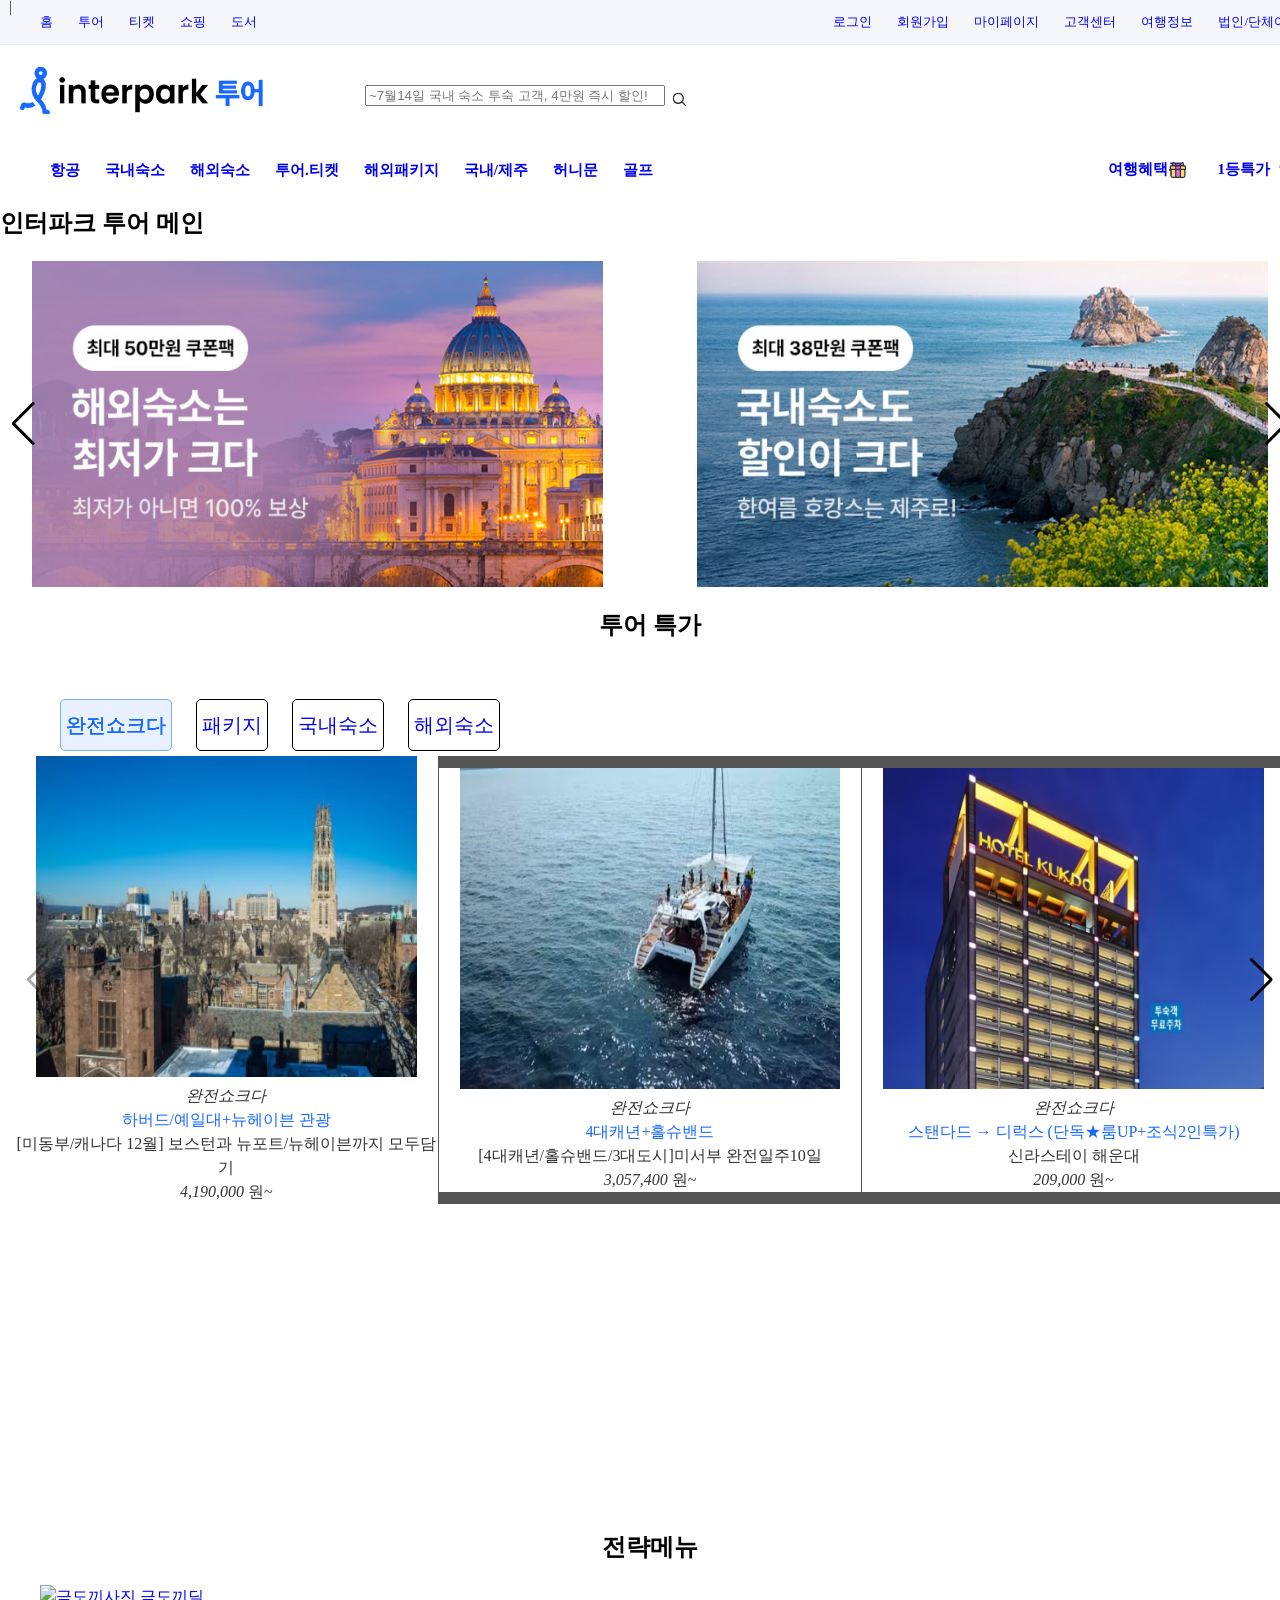
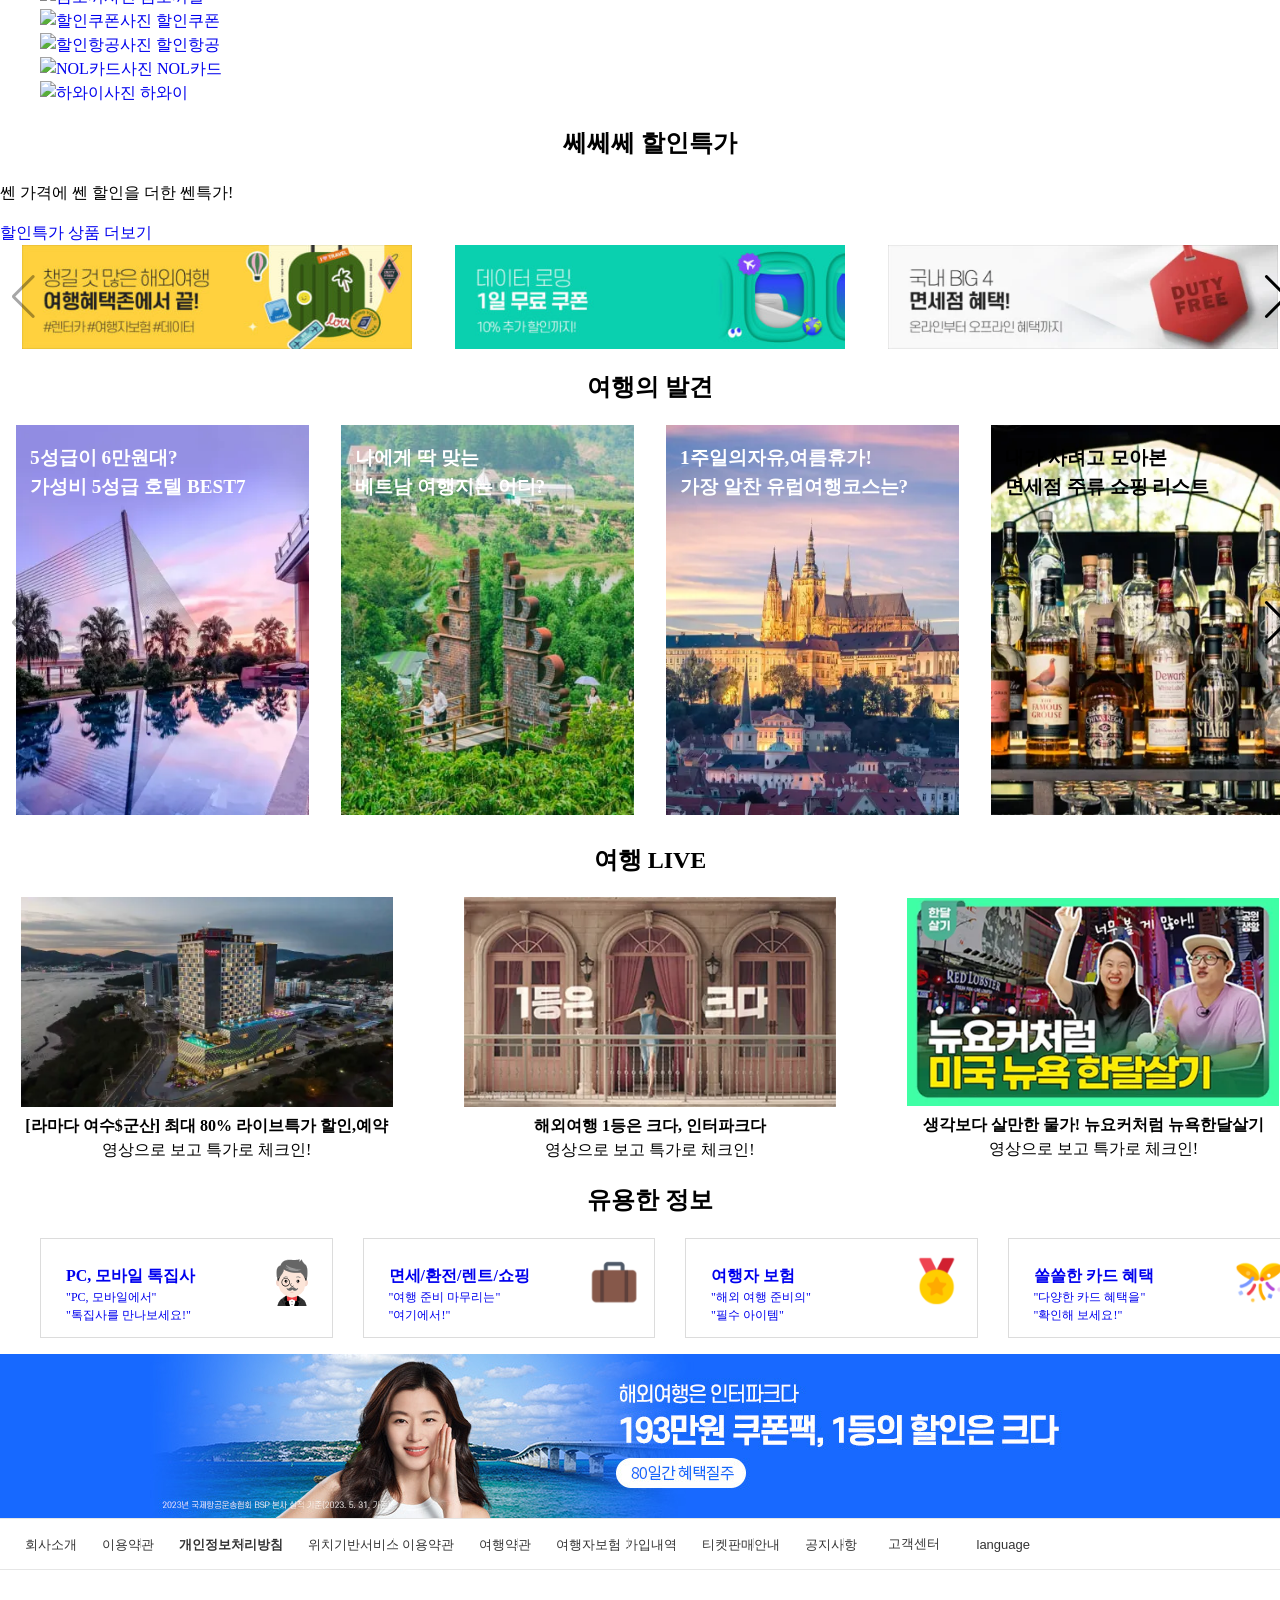
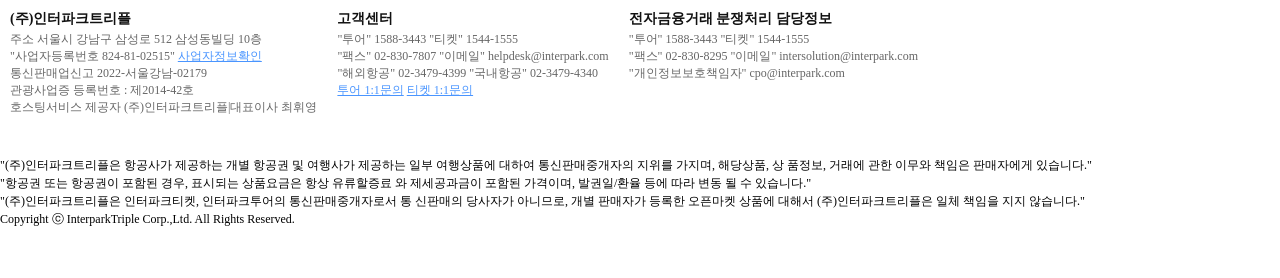
==== commit c1e33ac6: "설정 변경 및 문구 수정" ====
--- a/main.html
+++ b/main.html
@@ -158,100 +158,112 @@
                   <div class="swiper mySwiper5">
                     <div class="swiper-wrapper">
                       <div class="swiper-slide" style="width: 400px;">
-                        <img src="/resources/images/완전쇼크다_1.avif" alt="">
-                        <div class="itemInfo">
-                          <div class="itemBadge">
-                            <i>완전쇼크다</i>
-                          </div>
-                          <div class="itemBenefit">하버드/예일대+뉴헤이븐 관광</div>
-                          <div class="itemName">[미동부/캐나다 12월] 보스턴과 뉴포트/뉴헤이븐까지 모두담기</div>
-                          <div class="itemPrice">
-                            <span class="price">
-                              <em>4,190,000</em>
-                              <span class="currency">원~</span>
-                            </span>
-                          </div>
-                        </div>
-                      </div>
-                      <div class="swiper-slide" style="width: 400px;">
-                        <img src="/resources/images/완전쇼크다_2.avif" alt="">
-                        <div class="itemInfo">
-                          <div class="itemBadge">
-                            <i>완전쇼크다</i>
-                          </div>
-                          <div class="itemBenefit">하버드/예일대+뉴헤이븐 관광</div>
-                          <div class="itemName">[미동부/캐나다 12월] 보스턴과 뉴포트/뉴헤이븐까지 모두담기</div>
-                          <div class="itemPrice">
-                            <span class="price">
-                              <em>4,190,000</em>
-                              <span class="currency">원~</span>
-                            </span>
-                          </div>
-                        </div>
-                      </div>
-                      <div class="swiper-slide" style="width: 400px;">
-                        <img src="/resources/images/완전쇼크다_3.avif" alt="">
-                        <div class="itemInfo">
-                          <div class="itemBadge">
-                            <i>완전쇼크다</i>
-                          </div>
-                          <div class="itemBenefit">하버드/예일대+뉴헤이븐 관광</div>
-                          <div class="itemName">[미동부/캐나다 12월] 보스턴과 뉴포트/뉴헤이븐까지 모두담기</div>
-                          <div class="itemPrice">
-                            <span class="price">
-                              <em>4,190,000</em>
-                              <span class="currency">원~</span>
-                            </span>
-                          </div>
-                        </div>
-                      </div>
-                      <div class="swiper-slide" style="width: 400px;">
-                        <img src="/resources/images/완전쇼크다_4.webp" alt="">
-                        <div class="itemInfo">
-                          <div class="itemBadge">
-                            <i>완전쇼크다</i>
-                          </div>
-                          <div class="itemBenefit">하버드/예일대+뉴헤이븐 관광</div>
-                          <div class="itemName">[미동부/캐나다 12월] 보스턴과 뉴포트/뉴헤이븐까지 모두담기</div>
-                          <div class="itemPrice">
-                            <span class="price">
-                              <em>4,190,000</em>
-                              <span class="currency">원~</span>
-                            </span>
-                          </div>
-                        </div>
-                      </div>
-                      <div class="swiper-slide" style="width: 400px;">
-                        <img src="/resources/images/완전쇼크다_5.avif" alt="">
-                        <div class="itemInfo">
-                          <div class="itemBadge">
-                            <i>완전쇼크다</i>
-                          </div>
-                          <div class="itemBenefit">하버드/예일대+뉴헤이븐 관광</div>
-                          <div class="itemName">[미동부/캐나다 12월] 보스턴과 뉴포트/뉴헤이븐까지 모두담기</div>
-                          <div class="itemPrice">
-                            <span class="price">
-                              <em>4,190,000</em>
-                              <span class="currency">원~</span>
-                            </span>
-                          </div>
-                        </div>
-                      </div>
-                      <div class="swiper-slide" style="width: 400px;">
-                        <img src="/resources/images/완전쇼크다_6.avif" alt="">
-                        <div class="itemInfo">
-                          <div class="itemBadge">
-                            <i>완전쇼크다</i>
-                          </div>
-                          <div class="itemBenefit">하버드/예일대+뉴헤이븐 관광</div>
-                          <div class="itemName">[미동부/캐나다 12월] 보스턴과 뉴포트/뉴헤이븐까지 모두담기</div>
-                          <div class="itemPrice">
-                            <span class="price">
-                              <em>4,190,000</em>
-                              <span class="currency">원~</span>
-                            </span>
-                          </div>
-                        </div>
+                        <a hre="#">
+                          <div><img src="/resources/images/완전쇼크다_1.avif" alt=""></div>
+                          <div class="itemInfo">
+                            <div class="itemBadge">
+                              <i>완전쇼크다</i>
+                            </div>
+                            <div class="itemBenefit">하버드/예일대+뉴헤이븐 관광</div>
+                            <div class="itemName">[미동부/캐나다 12월] 보스턴과 뉴포트/뉴헤이븐까지 모두담기</div>
+                            <div class="itemPrice">
+                              <span class="price">
+                                <em>4,190,000</em>
+                                <span class="currency">원~</span>
+                              </span>
+                            </div>
+                          </div>
+                        </a>
+                      </div>
+                      <div class="swiper-slide" style="width: 400px;">
+                        <a hre="#">
+                          <div><img src="/resources/images/완전쇼크다_2.avif" alt=""></div>
+                          <div class="itemInfo">
+                            <div class="itemBadge">
+                              <i>완전쇼크다</i>
+                            </div>
+                            <div class="itemBenefit">4대캐년+홀슈밴드</div>
+                            <div class="itemName">[4대캐년/홀슈밴드/3대도시]미서부 완전일주10일</div>
+                            <div class="itemPrice">
+                              <span class="price">
+                                <em>3,057,400</em>
+                                <span class="currency">원~</span>
+                              </span>
+                            </div>
+                          </div>
+                        </a>
+                      </div>
+                      <div class="swiper-slide" style="width: 400px;">
+                        <a hre="#">
+                          <div><img src="/resources/images/완전쇼크다_3.avif" alt=""></div>
+                          <div class="itemInfo">
+                            <div class="itemBadge">
+                              <i>완전쇼크다</i>
+                            </div>
+                            <div class="itemBenefit">스탠다드 → 디럭스 (단독★룸UP+조식2인특가)</div>
+                            <div class="itemName">신라스테이 해운대</div>
+                            <div class="itemPrice">
+                              <span class="price">
+                                <em>209,000</em>
+                                <span class="currency">원~</span>
+                              </span>
+                            </div>
+                          </div>
+                        </a>
+                      </div>
+                      <div class="swiper-slide" style="width: 400px;">
+                        <a hre="#">
+                          <div><img src="resources/images/완전쇼크다_4.webp" alt=""></div>
+                          <div class="itemInfo">
+                            <div class="itemBadge">
+                              <i>완전쇼크다</i>
+                            </div>
+                            <div class="itemBenefit">80일간 세계일주 하와이 호텔 특가!</div>
+                            <div class="itemName">프린스 와이키키</div>
+                            <div class="itemPrice">
+                              <span class="price">
+                                <em>356,692</em>
+                                <span class="currency">원~</span>
+                              </span>
+                            </div>
+                          </div>
+                        </a>
+                      </div>
+                      <div class="swiper-slide" style="width: 400px;">
+                        <a hre="#">
+                          <div><img src="/resources/images/완전쇼크다_5.avif" alt=""></div>
+                          <div class="itemInfo">
+                            <div class="itemBadge">
+                              <i>완전쇼크다</i>
+                            </div>
+                            <div class="itemBenefit">5대특식/리조트피 포함</div>
+                            <div class="itemName">[쉐라톤 와키키키] 5대특식 하와이 6/7일_OZ항공</div>
+                            <div class="itemPrice">
+                              <span class="price">
+                                <em>2,852,200</em>
+                                <span class="currency">원~</span>
+                              </span>
+                            </div>
+                          </div>
+                        </a>
+                      </div>
+                      <div class="swiper-slide" style="width: 400px;">
+                        <a hre="#">
+                          <div><img src="/resources/images/완전쇼크다_6.avif" alt=""></div>
+                          <div class="itemInfo">
+                            <div class="itemBadge">
+                              <i>완전쇼크다</i>
+                            </div>
+                            <div class="itemBenefit">실시간항공/2명이상 출발 가능</div>
+                            <div class="itemName">[미서부 7일] 3대캐년+2대 도시</div>
+                            <div class="itemPrice">
+                              <span class="price">
+                                <em>2,336,000</em>
+                                <span class="currency">원~</span>
+                              </span>
+                            </div>
+                          </div>
+                        </a>
                       </div>
                     </div>
                     <div class="swiper-button-next"></div>
@@ -264,101 +276,107 @@
                 <div id="tab2" class="cont">
                   <div class="swiper mySwiper5">
                     <div class="swiper-wrapper">
-                      <div class="swiper-slide">
-                        <img src="/resources/images/패키지_1.avif" alt="">
-                        <div class="itemInfo">
-                          <div class="itemBadge">
-                            <i>완전쇼크다</i>
-                          </div>
-                          <div class="itemBenefit">하버드/예일대+뉴헤이븐 관광</div>
-                          <div class="itemName">[미동부/캐나다 12월] 보스턴과 뉴포트/뉴헤이븐까지 모두담기</div>
-                          <div class="itemPrice">
-                            <span class="price">
-                              <em>4,190,000</em>
-                              <span class="currency">원~</span>
-                            </span>
-                          </div>
-                        </div>
-                      </div>
-                      <div class="swiper-slide">
-                        <img src="/resources/images/패키지_2.avif" alt="">
-                        <div class="itemInfo">
-                          <div class="itemBadge">
-                            <i>완전쇼크다</i>
-                          </div>
-                          <div class="itemBenefit">하버드/예일대+뉴헤이븐 관광</div>
-                          <div class="itemName">[미동부/캐나다 12월] 보스턴과 뉴포트/뉴헤이븐까지 모두담기</div>
-                          <div class="itemPrice">
-                            <span class="price">
-                              <em>4,190,000</em>
-                              <span class="currency">원~</span>
-                            </span>
-                          </div>
-                        </div>
-                      </div>
-                      <div class="swiper-slide">
-                        <img src="/resources/images/패키지_3.avif" alt="">
-                        <div class="itemInfo">
-                          <div class="itemBadge">
-                            <i>완전쇼크다</i>
-                          </div>
-                          <div class="itemBenefit">하버드/예일대+뉴헤이븐 관광</div>
-                          <div class="itemName">[미동부/캐나다 12월] 보스턴과 뉴포트/뉴헤이븐까지 모두담기</div>
-                          <div class="itemPrice">
-                            <span class="price">
-                              <em>4,190,000</em>
-                              <span class="currency">원~</span>
-                            </span>
-                          </div>
-                        </div>
-                      </div>
-                      <div class="swiper-slide">
-                        <img src="/resources/images/패키지_4.avif" alt="">
-                        <div class="itemInfo">
-                          <div class="itemBadge">
-                            <i>완전쇼크다</i>
-                          </div>
-                          <div class="itemBenefit">하버드/예일대+뉴헤이븐 관광</div>
-                          <div class="itemName">[미동부/캐나다 12월] 보스턴과 뉴포트/뉴헤이븐까지 모두담기</div>
-                          <div class="itemPrice">
-                            <span class="price">
-                              <em>4,190,000</em>
-                              <span class="currency">원~</span>
-                            </span>
-                          </div>
-                        </div>
-                      </div>
-                      <div class="swiper-slide">
-                        <img src="/resources/images/패키지_5.avif" alt="">
-                        <div class="itemInfo">
-                          <div class="itemBadge">
-                            <i>완전쇼크다</i>
-                          </div>
-                          <div class="itemBenefit">하버드/예일대+뉴헤이븐 관광</div>
-                          <div class="itemName">[미동부/캐나다 12월] 보스턴과 뉴포트/뉴헤이븐까지 모두담기</div>
-                          <div class="itemPrice">
-                            <span class="price">
-                              <em>4,190,000</em>
-                              <span class="currency">원~</span>
-                            </span>
-                          </div>
-                        </div>
-                      </div>
-                      <div class="swiper-slide">
-                        <img src="/resources/images/패키지_6.avif" alt="">
-                        <div class="itemInfo">
-                          <div class="itemBadge">
-                            <i>완전쇼크다</i>
-                          </div>
-                          <div class="itemBenefit">하버드/예일대+뉴헤이븐 관광</div>
-                          <div class="itemName">[미동부/캐나다 12월] 보스턴과 뉴포트/뉴헤이븐까지 모두담기</div>
-                          <div class="itemPrice">
-                            <span class="price">
-                              <em>4,190,000</em>
-                              <span class="currency">원~</span>
-                            </span>
-                          </div>
-                        </div>
+                      <div class="swiper-slide" style="width: 400px;">
+                        <a hre="#">
+                          <div><img src="/resources/images/패키지_1.avif" alt=""></div>
+                          <div class="itemInfo">
+                            <div class="itemBadge">
+                              <i>패키지</i>
+                            </div>
+                            <div class="itemName">[마감임박]강릉 해안선 구간 열차 체험, 안목 해변, 동해 묵호 도째비골</div>
+                            <div class="itemPrice">
+                              <span class="price">
+                                <em>4,190,000</em>
+                                <span class="currency">원~</span>
+                              </span>
+                            </div>
+                          </div>
+                        </a>
+                      </div>
+                      <div class="swiper-slide" style="width: 400px;">
+                        <a hre="#">
+                          <div><img src="/resources/images/패키지_2.avif" alt=""></div>
+                          <div class="itemInfo">
+                            <div class="itemBadge">
+                              <i>패키지</i>
+                            </div>
+                            <div class="itemName">[청주 -> 제주] 티웨이항공 편도 할인항공권</div>
+                            <div class="itemPrice">
+                              <span class="price">
+                                <em>38,900</em>
+                                <span class="currency">원~</span>
+                              </span>
+                            </div>
+                          </div>
+                        </a>
+                      </div>
+                      <div class="swiper-slide" style="width: 400px;">
+                        <a hre="#">
+                          <div><img src="/resources/images/패키지_3.avif" alt=""></div>
+                          <div class="itemInfo">
+                            <div class="itemBadge">
+                              <i>패키지</i>
+                            </div>
+                            <div class="itemName">단톡특가![보홀/자유여행패키지] 알로나비치 5분 컷/리젠트파크 5일</div>
+                            <div class="itemPrice">
+                              <span class="price">
+                                <em>499,000</em>
+                                <span class="currency">원~</span>
+                              </span>
+                            </div>
+                          </div>
+                        </a>
+                      </div>
+                      <div class="swiper-slide" style="width: 400px;">
+                        <a hre="#">
+                          <div><img src="/resources/images/패키지_4.avif" alt=""></div>
+                          <div class="itemInfo">
+                            <div class="itemBadge">
+                              <i>패키지</i>
+                            </div>
+                            <div class="itemName">[공영쇼핑/3박4일] 럭셔리요트포함 여유로우 제주 버스여행 4일</div>
+                            <div class="itemPrice">
+                              <span class="price">
+                                <em>259,000</em>
+                                <span class="currency">원~</span>
+                              </span>
+                            </div>
+                          </div>
+                        </a>
+                      </div>
+                      <div class="swiper-slide" style="width: 400px;">
+                        <a hre="#">
+                          <div><img src="/resources/images/패키지_5.avif" alt=""></div>
+                          <div class="itemInfo">
+                            <div class="itemBadge">
+                              <i>패키지</i>
+                            </div>
+                            <div class="itemName">[셀렉텀노아/22시 체크아웃+스파1회 포함/올인클루시브] 나트랑 자유여행 티웨이항공</div>
+                            <div class="itemPrice">
+                              <span class="price">
+                                <em>859,000</em>
+                                <span class="currency">원~</span>
+                              </span>
+                            </div>
+                          </div>
+                        </a>
+                      </div>
+                      <div class="swiper-slide" style="width: 400px;">
+                        <a hre="#">
+                          <div><img src="/resources/images/패키지_6.avif" alt=""></div>
+                          <div class="itemInfo">
+                            <div class="itemBadge">
+                              <i>패키지</i>
+                            </div>
+                            <div class="itemName">[아시아나항공/하노이/하롱베이 5일] 4성호텔+하롱야간투어+전신마사지1시간</div>
+                            <div class="itemPrice">
+                              <span class="price">
+                                <em>399,000</em>
+                                <span class="currency">원~</span>
+                              </span>
+                            </div>
+                          </div>
+                        </a>
                       </div>
                     </div>
                     <div class="swiper-button-next"></div>
@@ -371,101 +389,107 @@
                 <div id="tab3" class="cont">
                   <div class="swiper mySwiper5">
                     <div class="swiper-wrapper">
-                      <div class="swiper-slide">
-                        <img src="/resources/images/국내숙소_1.avif" alt="">
-                        <div class="itemInfo">
-                          <div class="itemBadge">
-                            <i>완전쇼크다</i>
-                          </div>
-                          <div class="itemBenefit">하버드/예일대+뉴헤이븐 관광</div>
-                          <div class="itemName">[미동부/캐나다 12월] 보스턴과 뉴포트/뉴헤이븐까지 모두담기</div>
-                          <div class="itemPrice">
-                            <span class="price">
-                              <em>4,190,000</em>
-                              <span class="currency">원~</span>
-                            </span>
-                          </div>
-                        </div>
-                      </div>
-                      <div class="swiper-slide">
-                        <img src="/resources/images/국내숙소_2.avif" alt="">
-                        <div class="itemInfo">
-                          <div class="itemBadge">
-                            <i>완전쇼크다</i>
-                          </div>
-                          <div class="itemBenefit">하버드/예일대+뉴헤이븐 관광</div>
-                          <div class="itemName">[미동부/캐나다 12월] 보스턴과 뉴포트/뉴헤이븐까지 모두담기</div>
-                          <div class="itemPrice">
-                            <span class="price">
-                              <em>4,190,000</em>
-                              <span class="currency">원~</span>
-                            </span>
-                          </div>
-                        </div>
-                      </div>
-                      <div class="swiper-slide">
-                        <img src="/resources/images/국내숙소_3.avif" alt="">
-                        <div class="itemInfo">
-                          <div class="itemBadge">
-                            <i>완전쇼크다</i>
-                          </div>
-                          <div class="itemBenefit">하버드/예일대+뉴헤이븐 관광</div>
-                          <div class="itemName">[미동부/캐나다 12월] 보스턴과 뉴포트/뉴헤이븐까지 모두담기</div>
-                          <div class="itemPrice">
-                            <span class="price">
-                              <em>4,190,000</em>
-                              <span class="currency">원~</span>
-                            </span>
-                          </div>
-                        </div>
-                      </div>
-                      <div class="swiper-slide">
-                        <img src="/resources/images/국내숙소_4.avif" alt="">
-                        <div class="itemInfo">
-                          <div class="itemBadge">
-                            <i>완전쇼크다</i>
-                          </div>
-                          <div class="itemBenefit">하버드/예일대+뉴헤이븐 관광</div>
-                          <div class="itemName">[미동부/캐나다 12월] 보스턴과 뉴포트/뉴헤이븐까지 모두담기</div>
-                          <div class="itemPrice">
-                            <span class="price">
-                              <em>4,190,000</em>
-                              <span class="currency">원~</span>
-                            </span>
-                          </div>
-                        </div>
-                      </div>
-                      <div class="swiper-slide">
-                        <img src="/resources/images/국내숙소_5.avif" alt="">
-                        <div class="itemInfo">
-                          <div class="itemBadge">
-                            <i>완전쇼크다</i>
-                          </div>
-                          <div class="itemBenefit">하버드/예일대+뉴헤이븐 관광</div>
-                          <div class="itemName">[미동부/캐나다 12월] 보스턴과 뉴포트/뉴헤이븐까지 모두담기</div>
-                          <div class="itemPrice">
-                            <span class="price">
-                              <em>4,190,000</em>
-                              <span class="currency">원~</span>
-                            </span>
-                          </div>
-                        </div>
-                      </div>
-                      <div class="swiper-slide">
-                        <img src="/resources/images/국내숙소_6.avif" alt="">
-                        <div class="itemInfo">
-                          <div class="itemBadge">
-                            <i>완전쇼크다</i>
-                          </div>
-                          <div class="itemBenefit">하버드/예일대+뉴헤이븐 관광</div>
-                          <div class="itemName">[미동부/캐나다 12월] 보스턴과 뉴포트/뉴헤이븐까지 모두담기</div>
-                          <div class="itemPrice">
-                            <span class="price">
-                              <em>4,190,000</em>
-                              <span class="currency">원~</span>
-                            </span>
-                          </div>
-                        </div>
+                      <div class="swiper-slide" style="width: 400px;">
+                        <a hre="#">
+                          <div><img src="/resources/images/국내숙소_1.avif" alt=""></div>
+                          <div class="itemInfo">
+                            <div class="itemBadge">
+                              <i>국내숙소</i>
+                            </div>
+                            <div class="itemName">시그니엘 부산</div>
+                            <div class="itemPrice">
+                              <span class="price">
+                                <em>326,700</em>
+                                <span class="currency">원~</span>
+                              </span>
+                            </div>
+                          </div>
+                        </a>
+                      </div>
+                      <div class="swiper-slide" style="width: 400px;">
+                        <a hre="#">
+                          <div><img src="/resources/images/국내숙소_2.avif" alt=""></div>
+                          <div class="itemInfo">
+                            <div class="itemBadge">
+                              <i>국내숙소</i>
+                            </div>
+                            <div class="itemName">페이몬트 앰버서더 서울</div>
+                            <div class="itemPrice">
+                              <span class="price">
+                                <em>363,000</em>
+                                <span class="currency">원~</span>
+                              </span>
+                            </div>
+                          </div>
+                        </a>
+                      </div>
+                      <div class="swiper-slide" style="width: 400px;">
+                        <a hre="#">
+                          <div><img src="/resources/images/국내숙소_3.avif" alt=""></div>
+                          <div class="itemInfo">
+                            <div class="itemBadge">
+                              <i>국내숙소</i>
+                            </div>
+                            <div class="itemName">힐튼 가든인 서울 강남</div>
+                            <div class="itemPrice">
+                              <span class="price">
+                                <em>220,600</em>
+                                <span class="currency">원~</span>
+                              </span>
+                            </div>
+                          </div>
+                        </a>
+                      </div>
+                      <div class="swiper-slide" style="width: 400px;">
+                        <a hre="#">
+                          <div><img src="/resources/images/국내숙소_4.avif" alt=""></div>
+                          <div class="itemInfo">
+                            <div class="itemBadge">
+                              <i>국내숙소</i>
+                            </div>
+                            <div class="itemName">써미트 호텔 동대문</div>
+                            <div class="itemPrice">
+                              <span class="price">
+                                <em>4,190,000</em>
+                                <span class="currency">원~</span>
+                              </span>
+                            </div>
+                          </div>
+                        </a>
+                      </div>
+                      <div class="swiper-slide" style="width: 400px;">
+                        <a hre="#">
+                          <div><img src="/resources/images/국내숙소_5.avif" alt=""></div>
+                          <div class="itemInfo">
+                            <div class="itemBadge">
+                              <i>국내숙소</i>
+                            </div>
+                            <div class="itemName">롯데시티호텔 구로</div>
+                            <div class="itemPrice">
+                              <span class="price">
+                                <em>135,850</em>
+                                <span class="currency">원~</span>
+                              </span>
+                            </div>
+                          </div>
+                        </a>
+                      </div>
+                      <div class="swiper-slide" style="width: 400px;">
+                        <a hre="#">
+                          <div><img src="/resources/images/국내숙소_6.avif" alt=""></div>
+                          <div class="itemInfo">
+                            <div class="itemBadge">
+                              <i>국내숙소</i>
+                            </div>
+                            <div class="itemName">테이크호텔 광명</div>
+                            <div class="itemPrice">
+                              <span class="price">
+                                <em>161,500</em>
+                                <span class="currency">원~</span>
+                              </span>
+                            </div>
+                          </div>
+                        </a>
                       </div>
                     </div>
                     <div class="swiper-button-next"></div>
@@ -478,101 +502,107 @@
                 <div id="tab4" class="cont">
                   <div class="swiper mySwiper5">
                     <div class="swiper-wrapper">
-                      <div class="swiper-slide">
-                        <img src="/resources/images/해외숙소_1.jpeg" alt="">
-                        <div class="itemInfo">
-                          <div class="itemBadge">
-                            <i>완전쇼크다</i>
-                          </div>
-                          <div class="itemBenefit">하버드/예일대+뉴헤이븐 관광</div>
-                          <div class="itemName">[미동부/캐나다 12월] 보스턴과 뉴포트/뉴헤이븐까지 모두담기</div>
-                          <div class="itemPrice">
-                            <span class="price">
-                              <em>4,190,000</em>
-                              <span class="currency">원~</span>
-                            </span>
-                          </div>
-                        </div>
-                      </div>
-                      <div class="swiper-slide">
-                        <img src="/resources/images/해외숙소_2.webp" alt="">
-                        <div class="itemInfo">
-                          <div class="itemBadge">
-                            <i>완전쇼크다</i>
-                          </div>
-                          <div class="itemBenefit">하버드/예일대+뉴헤이븐 관광</div>
-                          <div class="itemName">[미동부/캐나다 12월] 보스턴과 뉴포트/뉴헤이븐까지 모두담기</div>
-                          <div class="itemPrice">
-                            <span class="price">
-                              <em>4,190,000</em>
-                              <span class="currency">원~</span>
-                            </span>
-                          </div>
-                        </div>
-                      </div>
-                      <div class="swiper-slide">
-                        <img src="/resources/images/해외숙소_3.webp" alt="">
-                        <div class="itemInfo">
-                          <div class="itemBadge">
-                            <i>완전쇼크다</i>
-                          </div>
-                          <div class="itemBenefit">하버드/예일대+뉴헤이븐 관광</div>
-                          <div class="itemName">[미동부/캐나다 12월] 보스턴과 뉴포트/뉴헤이븐까지 모두담기</div>
-                          <div class="itemPrice">
-                            <span class="price">
-                              <em>4,190,000</em>
-                              <span class="currency">원~</span>
-                            </span>
-                          </div>
-                        </div>
-                      </div>
-                      <div class="swiper-slide">
-                        <img src="/resources/images/해외숙소_4.webp" alt="">
-                        <div class="itemInfo">
-                          <div class="itemBadge">
-                            <i>완전쇼크다</i>
-                          </div>
-                          <div class="itemBenefit">하버드/예일대+뉴헤이븐 관광</div>
-                          <div class="itemName">[미동부/캐나다 12월] 보스턴과 뉴포트/뉴헤이븐까지 모두담기</div>
-                          <div class="itemPrice">
-                            <span class="price">
-                              <em>4,190,000</em>
-                              <span class="currency">원~</span>
-                            </span>
-                          </div>
-                        </div>
-                      </div>
-                      <div class="swiper-slide">
-                        <img src="/resources/images/해외숙소_5.jpeg" alt="">
-                        <div class="itemInfo">
-                          <div class="itemBadge">
-                            <i>완전쇼크다</i>
-                          </div>
-                          <div class="itemBenefit">하버드/예일대+뉴헤이븐 관광</div>
-                          <div class="itemName">[미동부/캐나다 12월] 보스턴과 뉴포트/뉴헤이븐까지 모두담기</div>
-                          <div class="itemPrice">
-                            <span class="price">
-                              <em>4,190,000</em>
-                              <span class="currency">원~</span>
-                            </span>
-                          </div>
-                        </div>
-                      </div>
-                      <div class="swiper-slide">
-                        <img src="/resources/images/해외숙소_6.webp" alt="">
-                        <div class="itemInfo">
-                          <div class="itemBadge">
-                            <i>완전쇼크다</i>
-                          </div>
-                          <div class="itemBenefit">하버드/예일대+뉴헤이븐 관광</div>
-                          <div class="itemName">[미동부/캐나다 12월] 보스턴과 뉴포트/뉴헤이븐까지 모두담기</div>
-                          <div class="itemPrice">
-                            <span class="price">
-                              <em>4,190,000</em>
-                              <span class="currency">원~</span>
-                            </span>
-                          </div>
-                        </div>
+                      <div class="swiper-slide" style="width: 400px;">
+                        <a hre="#">
+                          <div><img src="resources/images/해외숙소_1.jpeg" alt=""></div>
+                          <div class="itemInfo">
+                            <div class="itemBadge">
+                              <i>해외숙소</i>
+                            </div>
+                            <div class="itemName">패러독스 싱가포르 머천트 코트 엣 클라크 퀘이</div>
+                            <div class="itemPrice">
+                              <span class="price">
+                                <em>389,600</em>
+                                <span class="currency">원~</span>
+                              </span>
+                            </div>
+                          </div>
+                        </a>
+                      </div>
+                      <div class="swiper-slide" style="width: 400px;">
+                        <a hre="#">
+                          <div><img src="resources/images/해외숙소_2.webp" alt=""></div>
+                          <div class="itemInfo">
+                            <div class="itemBadge">
+                              <i>해외숙소</i>
+                            </div>
+                            <div class="itemName">이스틴 그랜드 호텔 파야타이</div>
+                            <div class="itemPrice">
+                              <span class="price">
+                                <em>232,100</em>
+                                <span class="currency">원~</span>
+                              </span>
+                            </div>
+                          </div>
+                        </a>
+                      </div>
+                      <div class="swiper-slide" style="width: 400px;">
+                        <a hre="#">
+                          <div><img src="resources/images/해외숙소_3.webp" alt=""></div>
+                          <div class="itemInfo">
+                            <div class="itemBadge">
+                              <i>해외숙소</i>
+                            </div>
+                            <div class="itemName">스위소텔 난카이 오사카 호텔</div>
+                            <div class="itemPrice">
+                              <span class="price">
+                                <em>202,600</em>
+                                <span class="currency">원~</span>
+                              </span>
+                            </div>
+                          </div>
+                        </a>
+                      </div>
+                      <div class="swiper-slide" style="width: 400px;">
+                        <a hre="#">
+                          <div><img src="resources/images/해외숙소_4.webp" alt=""></div>
+                          <div class="itemInfo">
+                            <div class="itemBadge">
+                              <i>해외숙소</i>
+                            </div>
+                            <div class="itemName">하얏트 리젠시 괌</div>
+                            <div class="itemPrice">
+                              <span class="price">
+                                <em>579,600</em>
+                                <span class="currency">원~</span>
+                              </span>
+                            </div>
+                          </div>
+                        </a>
+                      </div>
+                      <div class="swiper-slide" style="width: 400px;">
+                        <a hre="#">
+                          <div><img src="resources/images/해외숙소_5.jpeg" alt=""></div>
+                          <div class="itemInfo">
+                            <div class="itemBadge">
+                              <i>해외숙소</i>
+                            </div>
+                            <div class="itemName">소테츠 그랜드 프레사 오사카 남바</div>
+                            <div class="itemPrice">
+                              <span class="price">
+                                <em>91,000</em>
+                                <span class="currency">원~</span>
+                              </span>
+                            </div>
+                          </div>
+                        </a>
+                      </div>
+                      <div class="swiper-slide" style="width: 400px;">
+                        <a hre="#">
+                          <div><img src="resources/images/해외숙소_6.webp" alt=""></div>
+                          <div class="itemInfo">
+                            <div class="itemBadge">
+                              <i>해외숙소</i>
+                            </div>
+                            <div class="itemName">샹그릴라 탄중아루 리조트 앤드 스파</div>
+                            <div class="itemPrice">
+                              <span class="price">
+                                <em>378,600</em>
+                                <span class="currency">원~</span>
+                              </span>
+                            </div>
+                          </div>
+                        </a>
                       </div>
                     </div>
                     <div class="swiper-button-next"></div>
@@ -1033,7 +1063,7 @@
 <script>
   var swiper = new Swiper(".mySwiper5", {
     observer: true,
-observeParents: true,
+    observeParents: true,
     slidesPerView: 3,
     spaceBetween: 1,
     navigation: {
--- a/resources/css/main.css
+++ b/resources/css/main.css
@@ -3,7 +3,7 @@
     -webkit-touch-callout: none;
     touch-action: manipulation;
     -webkit-tap-highlight-color: rgba(0,0,0,0);
-    font-size: 62.5%;
+    /* font-size: 62.5%; */
     background-color: #fff;
   }
   abbr, address, article, aside, audio, b, blockquote, body, canvas,
@@ -14,7 +14,7 @@
     margin: 0;
     padding: 0;
     border: 0;
-    font-size: 100%;
+    /* font-size: 100%; */
     vertical-align: baseline;
     background: transparent;
    }
@@ -96,7 +96,8 @@
   border-radius: 5px;
   margin: 5px;
   padding: 10px 5px;
-  
+  text-align: center;
+  justify-items: center;
 }
 .tab_menu .list .cont{
    display:none;
@@ -109,11 +110,7 @@
    width: 100%;
    
   }
-  .tab_menu .list .cont ::after{
-    content: "";
-    clear: both;
-    display: block;
-  }
+
 .tab_menu .list li.is_on .btn{
   background-color: #e9f0fe;
     color: #1769ff;
@@ -128,18 +125,16 @@
 .tab_menu .list li.is_on .cont{display:block;}
 @media (min-width: 761px){
   .tourMain .itemInfo {
-    position: relative;
-    padding: 2.2rem 2rem 2rem;
+    /* padding: 2.2rem 2rem 2rem; */
   }
   .tourMain .itemBadge {
-    position: absolute;
-    left: 1.9rem;
+    /* left: 1.9rem;
     top: -1.1rem;
     height: 2.4rem;
-    padding: 0 0 0.6rem;
+    padding: 0 0 0.6rem; */
   }
   .tourMain .itemBenefit {
-    font-size: 1.7rem;
+    /* font-size: 1.7rem; */
     color: #1769ff;
     
   }
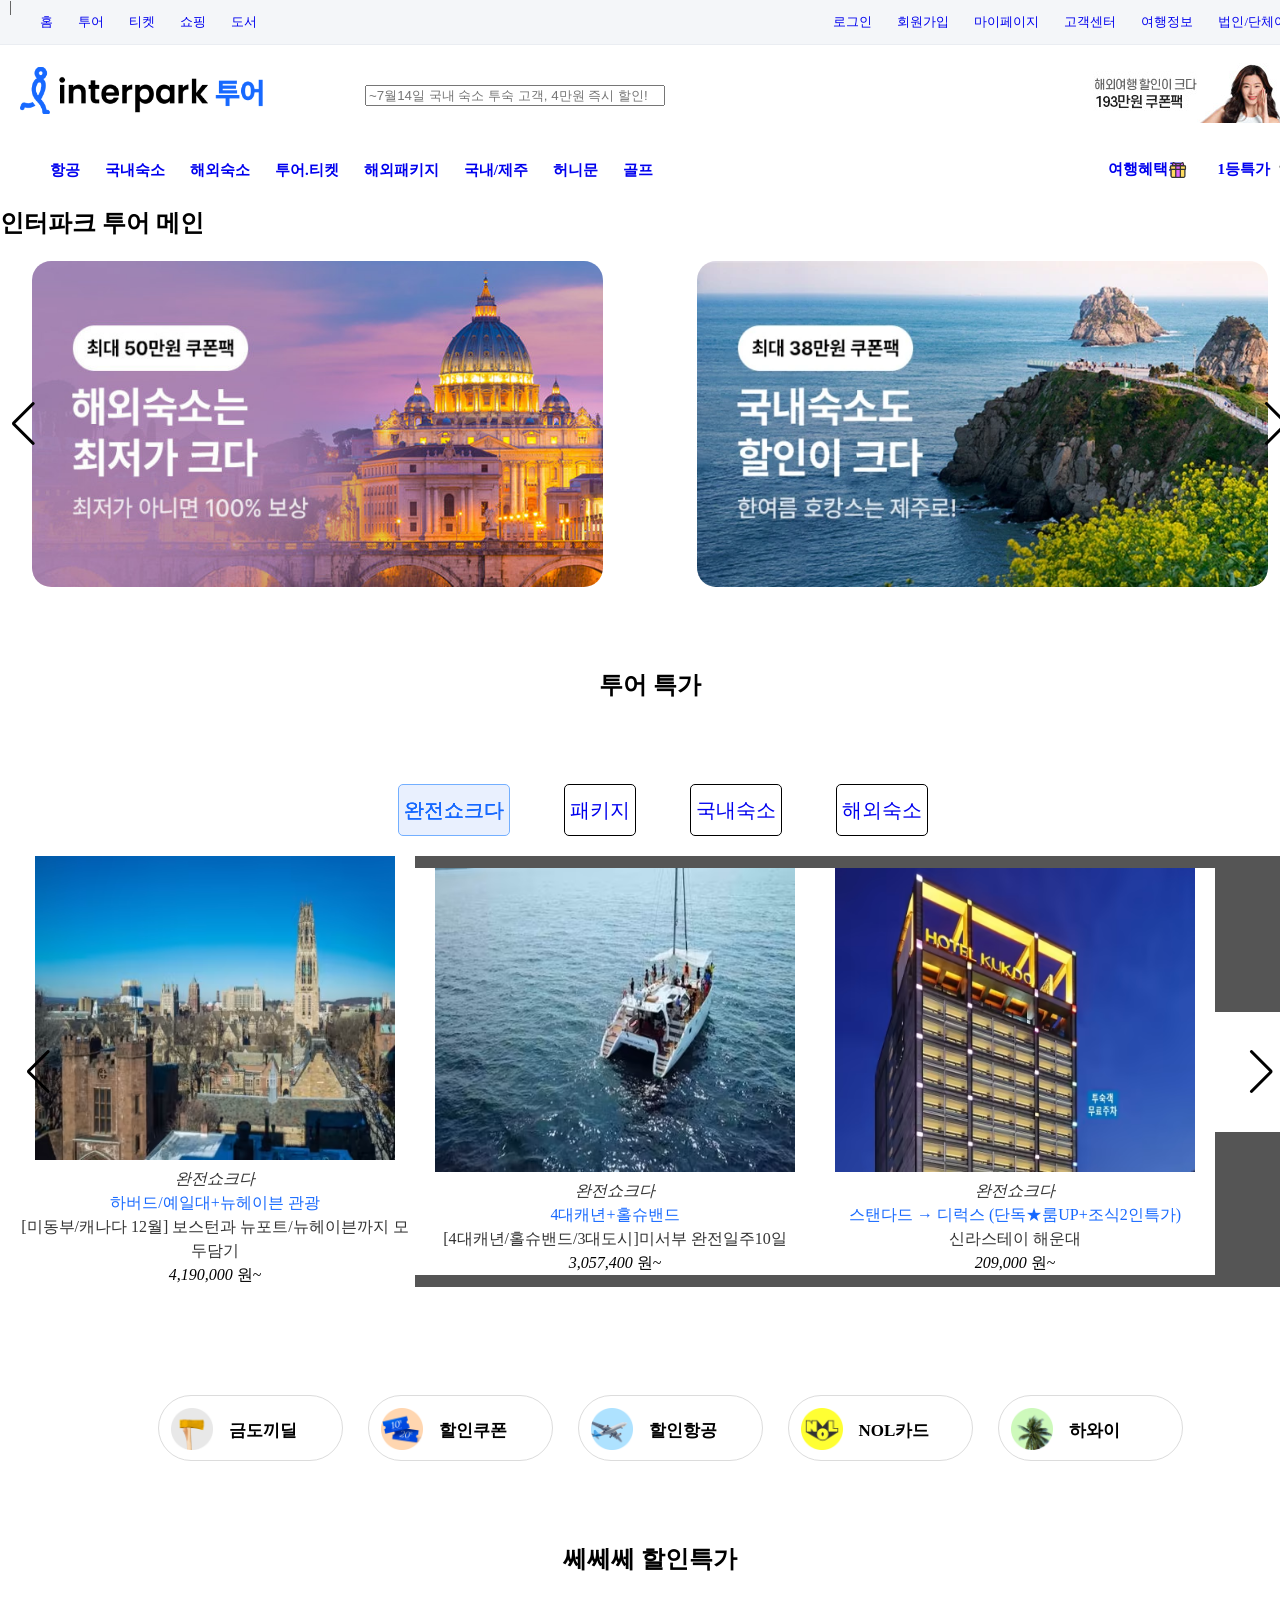
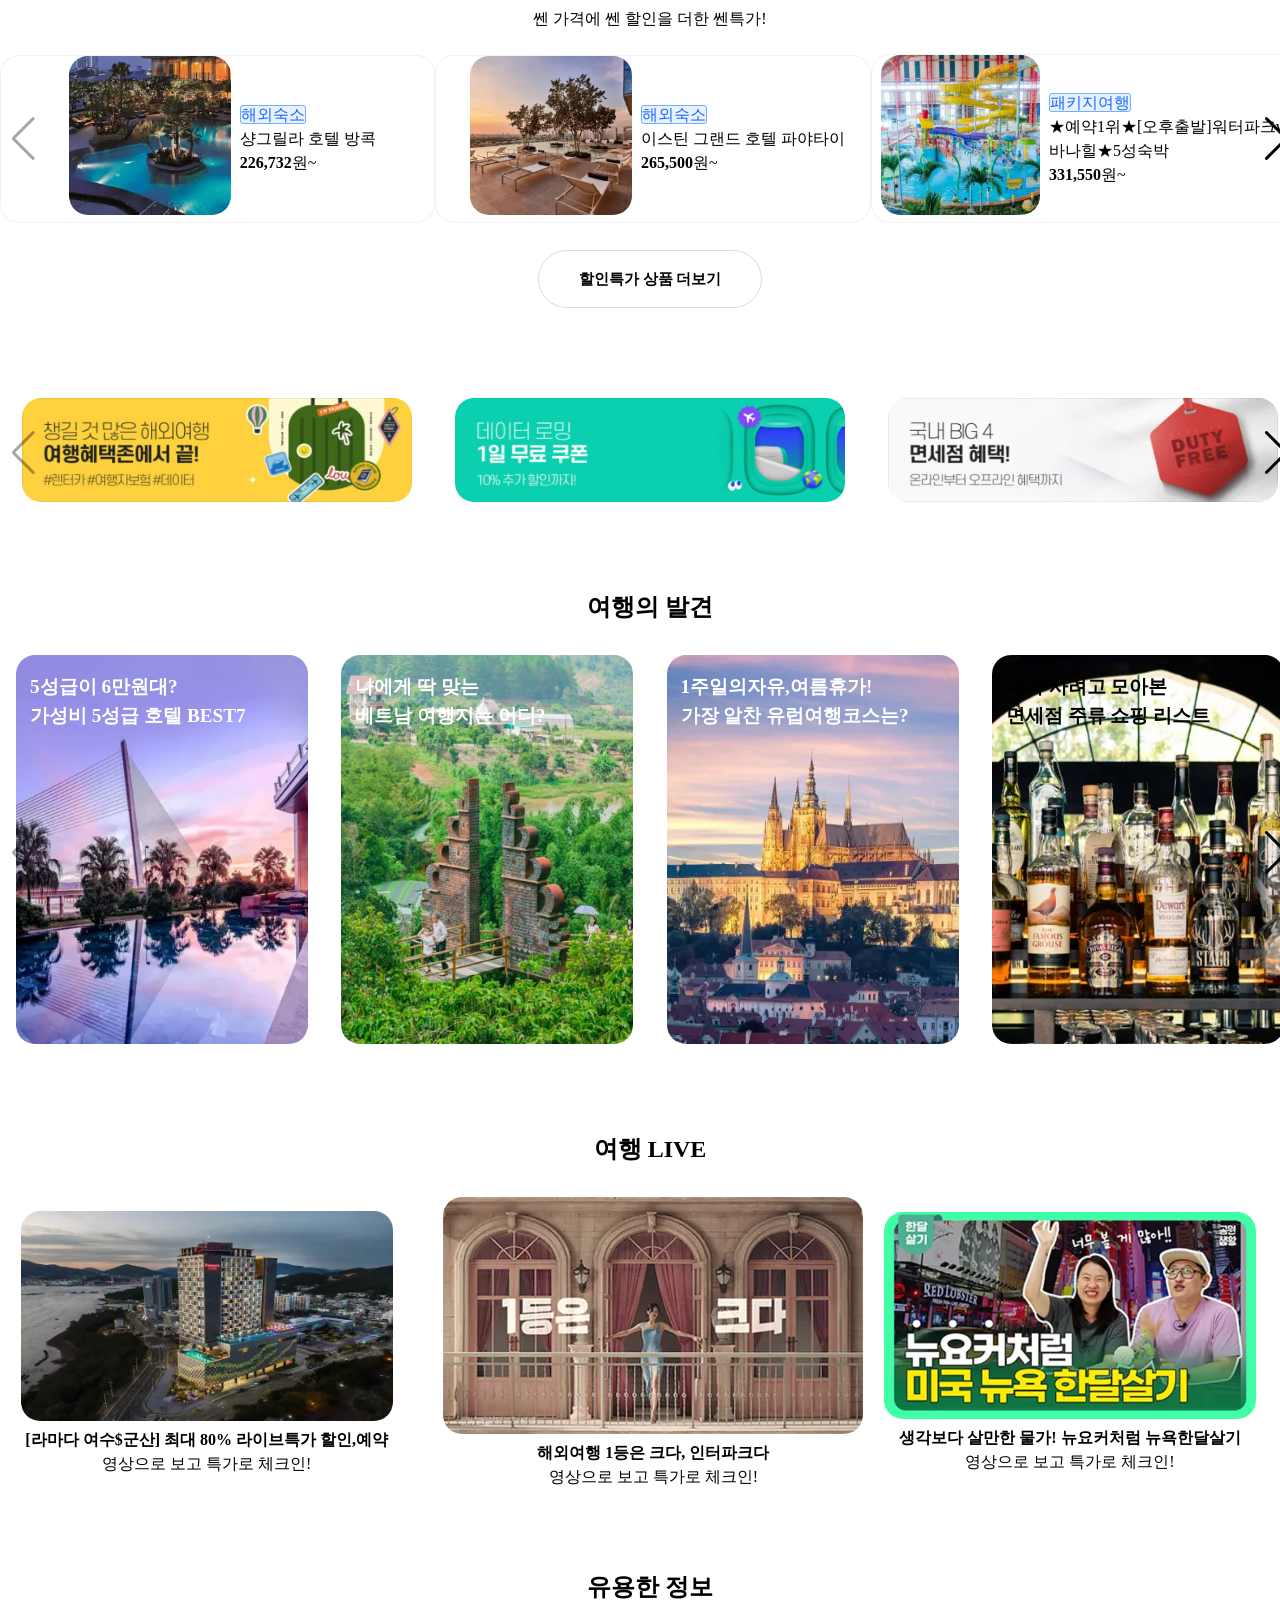
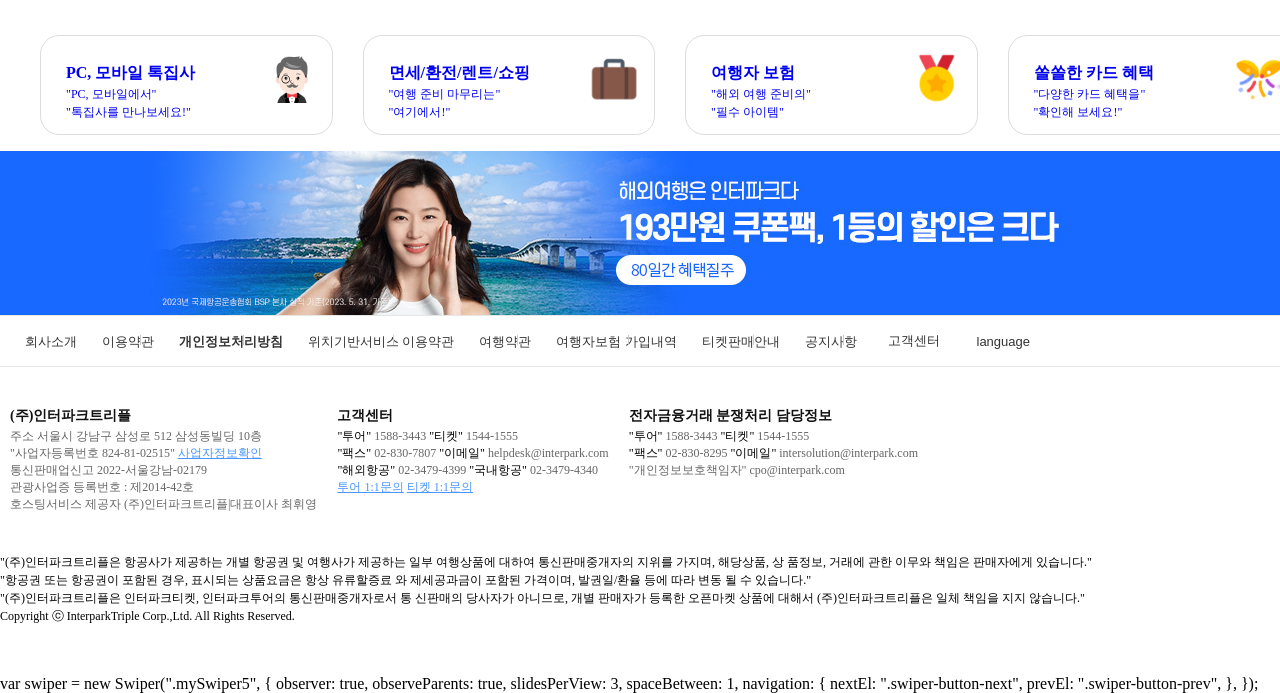
==== commit a4445687: "20230704 인터파크 (수정 조금남음)" ====
--- a/main.html
+++ b/main.html
@@ -78,6 +78,10 @@
         <!-- <button class="headerserch2" type="submit"><i class="fa fa-search"></i></button> -->
         <a class="headerserch2" href="#"><img class="aa" src="/resources/images/btn_search.svg" alt=""></a>
       </div>
+      <div class="headerbanner">
+        <a href="https://events.interpark.com/exhibition?exhibitionCode=230405006"><img
+            src="resources/images/헤더배너.jpg"></a>
+      </div>
       </nav>
     </div>
     <div class="navigationWrapper">
@@ -136,12 +140,12 @@
         <h2 class="blind">인터파크 투어 메인</h2>
         <div class="swiper mySwiper1">
           <div class="swiper-wrapper">
-            <div class="swiper-slide"><img src="resources/images/해외숙소는최저가크다.jpg" alt=""></div>
-            <div class="swiper-slide"><img src="resources/images/국내속소도 할인이크다.webp" alt=""></div>
-            <div class="swiper-slide"><img src="resources/images/숙박세일 마감임박.webp" alt=""></div>
-            <div class="swiper-slide"><img src="resources/images/전지현누나1.webp" alt=""></div>
-            <div class="swiper-slide"><img src="resources/images/전지현누나2.webp" alt=""></div>
-            <div class="swiper-slide"><img src="resources/images/전지현누나3.avif" alt=""></div>
+            <div class="swiper-slide"><img class="round" src="resources/images/해외숙소는최저가크다.jpg" alt=""></div>
+            <div class="swiper-slide"><img class="round" src="resources/images/국내속소도 할인이크다.webp" alt=""></div>
+            <div class="swiper-slide"><img class="round" src="resources/images/숙박세일 마감임박.webp" alt=""></div>
+            <div class="swiper-slide"><img class="round" src="resources/images/전지현누나1.webp" alt=""></div>
+            <div class="swiper-slide"><img class="round" src="resources/images/전지현누나2.webp" alt=""></div>
+            <div class="swiper-slide"><img class="round" src="resources/images/전지현누나3.avif" alt=""></div>
           </div>
           <div class="swiper-button-next"></div>
           <div class="swiper-button-prev"></div>
@@ -614,82 +618,197 @@
           </div>
         </div>
       </section>
-      <section>
-        <h2 class="maintitle">전략메뉴</h2>
-        <ul class="serviceMenuList">
-          <li>
+
+      <section class="subCategory">
+        <!-- <h2 class="maintitle">전략메뉴</h2> -->
+        <ul class="banneer1">
+          <li class="yyy">
             <a href="#" title="금도끼딜 서비스 바로가기">
               <span>
-                <img src="" alt="금도끼사진">
+                <img src="resources/images/금도끼딜.png" alt="금도끼사진" width="42px">
               </span>
-              <span>금도끼딜</span>
+              <span class="qqq">금도끼딜</span>
             </a>
           </li>
-          <li>
+          <li class="yyy">
             <a href="#" title="할인쿠폰 서비스 바로가기">
               <span>
-                <img src="" alt="할인쿠폰사진">
+                <img src="resources/images/할인쿠폰.png" alt="할인쿠폰사진" width="42px">
               </span>
-              <span>할인쿠폰</span>
+              <span class="qqq">할인쿠폰</span>
             </a>
           </li>
-          <li>
+          <li class="yyy">
             <a href="#" title="할인항공 서비스 바로가기">
               <span>
-                <img src="" alt="할인항공사진">
+                <img src="resources/images/할인항공.png" alt="할인항공사진" width="42px">
               </span>
-              <span>할인항공</span>
+              <span class="qqq">할인항공</span>
             </a>
           </li>
-          <li>
+          <li class="yyy">
             <a href="#" title="NOL카드 서비스 바로가기">
               <span>
-                <img src="" alt="NOL카드사진">
+                <img src="resources/images/NOL카드.png" alt="NOL카드사진" width="42px">
               </span>
-              <span>NOL카드</span>
+              <span class="qqq">NOL카드</span>
             </a>
           </li>
-          <li>
+          <li class="yyy">
             <a href="#" title="하와이 서비스 바로가기">
               <span>
-                <img src="" alt="하와이사진">
+                <img src="resources/images/하와이.png" alt="하와이사진" width="42px">
               </span>
-              <span>하와이</span>
+              <span class="qqq">하와이</span>
             </a>
           </li>
         </ul>
       </section>
+
+
       <section>
         <hgroup>
           <h2 class="maintitle">쎄쎄쎄 할인특가</h2>
-          <p>쎈 가격에 쎈 할인을 더한 쎈특가!</p>
+          <p class="maintitle1">쎈 가격에 쎈 할인을 더한 쎈특가!</p>
         </hgroup>
-        <div class="기능구현">
-
-        </div>
-        <div>
-          <a href="#">
-            <span>
+        <div class="discount">
+          <div class="swiper swiper5">
+            <div class="swiper-wrapper">
+
+              <div class="swiper-slide">
+                <a href="#">
+                  <div>
+                    <a href="https://travel.interpark.com/hotel/goods?hotelCD=1000004293">
+                      <img class="round in" src="resources/images/쎄쎄쎄7.JPG">
+                    </a>
+                  </div>
+                  <div>
+                    <div class="sesese1"><i>해외숙소</i></div>
+                    <div class="sesese2">샹그릴라 호텔 방콕</div>
+                    <div class="sesese3"> <b>226,732</b>원~</div>
+                  </div>
+                </a>
+              </div>
+
+              <div class="swiper-slide">
+                <a href="#">
+                  <div>
+                    <a href="https://travel.interpark.com/hotel/goods?hotelCD=1001875707">
+                      <img class="round in" src="resources/images/쎄쎄쎄8.JPG">
+                    </a>
+                  </div>
+                  <div>
+                    <div class="sesese1"><i>해외숙소</i></div>
+                    <div class="sesese2">이스틴 그랜드 호텔 파야타이</div>
+                    <div class="sesese3"> <b>265,500</b>원~</div>
+                  </div>
+                </a>
+              </div>
+
+              <div class="swiper-slide">
+                <a href="#">
+                  <div>
+                    <a href="https://tour.interpark.com/goods/detail/?BaseGoodsCd=A1034536">
+                      <img class="round" src="resources/images/쎄쎄쎄2.jpg">
+                    </a>
+                  </div>
+                  <div>
+                    <div class="sesese1"><i>패키지여행</i></div>
+                    <div class="sesese2">★예약1위★[오후출발]워터파크vs바나힐★5성숙박</div>
+                    <div class="sesese3"> <b>331,550</b>원~</div>
+                  </div>
+                </a>
+              </div>
+
+              <div class="swiper-slide">
+                <a href="#">
+                  <div>
+                    <a href="https://tour.interpark.com/goods/detail/?BaseGoodsCd=A1033779">
+                      <img class="round" src="resources/images/쎄쎄쎄4.jpg">
+                  </a>
+                  </div>
+                  <div>
+                    <div class="sesese1"><i>패키지여행</i></div>
+                    <div class="sesese2">[아시아나항공/하노이/하롱베이 5일]4성호텔</div>
+                    <div class="sesese3"> <b>399,000</b>원</div>
+                  </div>
+                </a>
+              </div>
+
+              <div class="swiper-slide">
+                <a href="#">
+                  <div>
+                    <a href="https://travel.interpark.com/voucher/goods/GA0002003097">
+                      <img class="round" src="resources/images/쎄쎄쎄6.jpg">
+                    </a>
+                  </div>
+                  <div>
+                    <div class="sesese1"><i>다낭 픽업 서비스</i></div>
+                    <div class="sesese2">[다낭]안심이동 한국인 전용 공항편도 픽업 or...</div>
+                    <div class="sesese3"> <b>19,000</b>원</div>
+                  </div>
+                </a>
+              </div>
+
+              <div class="swiper-slide">
+                <a href="#">
+                  <div>
+                    <a href="https://travel.interpark.com/voucher/goods/GA0002002590">
+                      <img class="round" src="resources/images/쎄쎄쎄5.jpg">
+                    </a>
+                  </div>
+                  <div>
+                    <div class="sesese1"><i>북해도 버스투어</i></div>
+                    <div class="sesese2">★여름성수기★라쿠투어 북해도 여름1일 버스투...</div>
+                    <div class="sesese3"> <b>75,000원</b></div>
+                  </div>
+                </a>
+              </div>
+
+
+            </div>
+            <!-- 네비게이션 -->
+            <div class="swiper-button-next"></div><!-- 다음 버튼 (오른쪽에 있는 버튼) -->
+            <div class="swiper-button-prev"></div><!-- 이전 버튼 -->
+          </div>
+          <script>
+            var swiper = new Swiper('.swiper5', {
+              slidesPerView: 3, // 동시에 보여줄 슬라이드 갯수
+              navigation: { // 네비게이션
+                nextEl: '.swiper-button-next', // 다음 버튼 클래스명
+                prevEl: '.swiper-button-prev', // 이번 버튼 클래스명
+              },
+            });
+          </script>
+        
+        <div class="disbutton1">
+          <a href="https://events.interpark.com/exhibition?exhibitionCode=220602003" class="more">
+            <span class="morebutton">
               할인특가 상품 더보기
             </span>
           </a>
         </div>
+      </div>
       </section>
 
       <section>
         <div class="banner">
           <div class="swiper swiper2">
             <div class="swiper-wrapper">
-              <div class="swiper-slide"><img src="resources/images/배너1.jpg"></a></div>
-              <div class="swiper-slide"><img src="resources/images/배너2.jpg"></a></div>
-              <div class="swiper-slide"><img src="resources/images/배너3.jpg"></a></div>
-              <div class="swiper-slide"><img src="resources/images/배너4.jpg"></a></div>
-              <div class="swiper-slide"><img src="resources/images/배너5.jpg"></a></div>
+              <div class="swiper-slide"><a href="https://events.interpark.com/exhibition?exhibitionCode=230221002">
+                <img class="round" src="resources/images/배너1.jpg"></a></div>
+              <div class="swiper-slide"><a href="https://events.interpark.com/exhibition?exhibitionCode=230322011">
+                <img class="round" src="resources/images/배너2.jpg"></a></div>
+              <div class="swiper-slide"><a href="https://events.interpark.com/exhibition?exhibitionCode=221012002">
+                <img class="round" src="resources/images/배너3.jpg"></a></div>
+              <div class="swiper-slide"><a href="https://www.rentalcars.com/?affiliateCode=interpark_rc&adplat=mobileadbanner">
+                <img class="round" src="resources/images/배너4.jpg"></a></div>
+              <div class="swiper-slide"><a href="https://events.interpark.com/exhibition?exhibitionCode=221012002">
+              <img class="round" src="resources/images/배너5.jpg"></a></div>
             </div>
             <!-- 네비게이션 -->
             <div class="swiper-button-next"></div><!-- 다음 버튼 (오른쪽에 있는 버튼) -->
             <div class="swiper-button-prev"></div><!-- 이전 버튼 -->
-
           </div>
         </div>
 
@@ -703,34 +822,33 @@
               <div class="swiper-slide"><span class="swipwetext1">5성급이 6만원대?<br>가성비 5성급 호텔 BEST7</span>
                 <a
                   href="https://triple.guide/articles/75b34bfd-09c2-4f71-81bb-c192b4a2e43f?_triple_no_navbar&_triple_swipe_to_close&utm_source=interpark_mo&utm_medium=display_ad&utm_campaign=interpark_magazine&utm_term=5star_6manwon_hotel7"><img
-                    src="resources/images/여행의발견1.jpg"></a>
+                    class="round" src="resources/images/여행의발견1.jpg"></a>
               </div>
               <div class="swiper-slide"><span class="swipwetext2">나에게 딱 맞는<br>베트남 여행지는 어디?</span>
                 <a
                   href="https://triple.guide/articles/f98cf76e-f541-4fc1-928d-2b2c823b4674?_triple_no_navbar&_triple_swipe_to_close&utm_source=interpark_mo&utm_medium=display_ad&utm_campaign=interpark_magazine&utm_term=vietnam_travel_forme">
-                  <img src="resources/images/여행의발견2.jpg"></a>
+                  <img class="round" src="resources/images/여행의발견2.jpg"></a>
               </div>
               <div class="swiper-slide"><span class="swipwetext3">1주일의자유,여름휴가!<br>가장 알찬 유럽여행코스는?</span>
                 <a
                   href="https://triple.guide/articles/c6e92520-e657-4987-8efc-7e45ac470f2a?_triple_no_navbar&_triple_swipe_to_close&utm_source=interpark_mo&utm_medium=display_ad&utm_campaign=interpark_magazine&utm_term=oneweek_vacation_europe"><img
-                    src="resources/images/여행의발견3.jpg">
+                    class="round" src="resources/images/여행의발견3.jpg">
               </div>
               <div class="swiper-slide"><span class="swipwetext4">내가 사려고 모아본<br>면세점 주류 쇼핑 리스트</span>
                 <a
                   href="https://triple.guide/articles/662ee2da-9c4c-47eb-ae4d-c9a8d35d602a?_triple_no_navbar&_triple_swipe_to_close&utm_source=interpark_mo&utm_medium=display_ad&utm_campaign=interpark_magazine&utm_term=dutyfreee_drinklists"><img
-                    src="resources/images/여행의발견4.jpg"></a>
+                    class="round" src="resources/images/여행의발견4.jpg"></a>
               </div>
               <div class="swiper-slide"><span class="swipwetext5">걸어서 oo속으로<br>걷는 만큼 보이는 뚜벅이 여행</span>
                 <a
                   href="https://triple.guide/articles/5ffbd6a5-ccbf-4baa-8703-b1965d923b8b?_triple_no_navbar&_triple_swipe_to_close&utm_source=interpark_mo&utm_medium=display_ad&utm_campaign=interpark_magazine&utm_term=travel_bywalk_newyork"><img
-                    src="resources/images/여행의발견5.jpg"></a>
+                    class="round" src="resources/images/여행의발견5.jpg"></a>
               </div>
             </div>
 
             <!-- 네비게이션 -->
             <div class="swiper-button-next"></div><!-- 다음 버튼 (오른쪽에 있는 버튼) -->
             <div class="swiper-button-prev"></div><!-- 이전 버튼 -->
-
             <!-- 페이징 -->
             <div class="swiper-pagination"></div>
           </div>
@@ -744,17 +862,18 @@
         <div class="swiper mySwiper4">
           <div class="swiper-wrapper">
             <div class="swiper-slide"><a href="https://events.interpark.com/exhibition?exhibitionCode=230615008">
-                <img src="resources/images/호텔.jpg">
+                <img class="round" src="resources/images/호텔.jpg">
                 <div class="swipwetext6">[라마다 여수$군산] 최대 80% 라이브특가 할인,예약</div>
                 <div class="swipwetext7">영상으로 보고 특가로 체크인!</div></span>
               </a></div>
-            <div class="swiper-slide"><a href="https://www.youtube.com/watch?v=QDnZGKQHtas&feature=youtu.be">
-                <img src="resources/images/1등은크다.png">
+            <div class="round" class="swiper-slide"><a
+                href="https://www.youtube.com/watch?v=QDnZGKQHtas&feature=youtu.be">
+                <img class="round" src="resources/images/1등은크다.png">
                 <div class="swipwetext8">해외여행 1등은 크다, 인터파크다</div>
                 <div class="swipwetext9">영상으로 보고 특가로 체크인!</div>
               </a></div>
             <div class="swiper-slide"><a href="https://www.youtube.com/watch?v=IYdyEgRUf0w&feature=youtu.be">
-                <img src="resources/images/뉴요커처럼.jpg">
+                <img class="round" src="resources/images/뉴요커처럼.jpg">
                 <div class="swipwetext10">생각보다 살만한 물가! 뉴요커처럼 뉴욕한달살기</div>
                 <div class="swipwetext11">영상으로 보고 특가로 체크인!</div>
               </a></div>
@@ -1025,7 +1144,7 @@
 <script>
   new Swiper('.mySwiper3', {
     slidesPerView: 4, // 동시에 보여줄 슬라이드 갯수
-    // 슬라이드간 간격
+    spaceBetween: 1, // 슬라이드간 간격
     slidesPerGroup: 4, // 그룹으로 묶을 수, slidesPerView 와 같은 값을 지정하는게 좋음
 
     // 그룹수가 맞지 않을 경우 빈칸으로 메우기
@@ -1060,7 +1179,6 @@
     },
   });
 </script>
-<script>
   var swiper = new Swiper(".mySwiper5", {
     observer: true,
     observeParents: true,
--- a/resources/css/herder.css
+++ b/resources/css/herder.css
@@ -136,8 +136,6 @@
     text-decoration:none;
     margin-right: 30px;
     min-height: 50px;
-    
-    /* -webkit-tap-highlight-color: rgba(0, 0, 0, 0); */
     height: 50px;
     margin-right: 10px;
        
@@ -149,7 +147,6 @@
         font-size: 0;
         vertical-align: top;
         box-sizing: border-box;
-        /* -webkit-tap-highlight-color: rgba(0, 0, 0, 0); */
     }
 }
 
--- a/resources/css/main.css
+++ b/resources/css/main.css
@@ -85,16 +85,20 @@
 .wrap{padding:15px; letter-spacing:-0.5px;}
 .tab_menu{
   position:relative;
-  height: 800px;
+  height: 600px;
 }
-.tab_menu .list{overflow:hidden;}
+.tab_menu .list{
+  display: flex;
+  justify-content: center;
+  
+}
 .tab_menu .list li{float:left; margin-right:14px;}
 .tab_menu .list .btn{
   display: flex;
   font-size: 20px;
   border: 1px solid black;
   border-radius: 5px;
-  margin: 5px;
+  margin: 20px;
   padding: 10px 5px;
   text-align: center;
   justify-items: center;
--- a/resources/css/body.css
+++ b/resources/css/body.css
@@ -1,3 +1,4 @@
+/*유용한정보 css*/
 .abc > ul{
     list-style: none;
     display: flex;
@@ -12,8 +13,9 @@
     width: 300px;
     height: 100px;
     padding: 25px 25px 0;
-}
-
+    border-radius: 1.2rem;
+}
+/*--------------------------------------*/
 .tourMain * {
     line-height: 1.5;
 }
@@ -22,13 +24,154 @@
     width: 1300px;
     margin: 0 auto;
 }
-
+.maintitle1 {
+    text-align: center;
+}
 .maintitle {
     text-align: center;
 }
 .swiper-button-next, .swiper-button-prev {
     color: black;
 }
+
+mySwiper1 {
+    border-radius: 1.2rem; 
+}
+
+/*헤더 배너 전지현사진*/
+.headerbanner {
+    margin: 0 420px;
+}
+/*중간 메인글자들 목록 띄우기*/
+h2.maintitle{
+    margin-top: 80px;
+    margin-bottom: 30px;
+}
+/* 금도끼 시작*/
+/*금도끼*/
+.subCategory > ul{
+    list-style: none;
+    display: flex;
+    gap: 25px ;
+    height: auto;
+    justify-content: center;
+    /* border-radius: 25px; */
+    
+}
+.subCategory{
+    width: 1300px;
+    margin: 0 auto;
+    
+}
+.subCategory li{
+    border: 1px solid  gainsboro;
+    border-radius: 50px;
+    position: relative;
+    box-sizing: border-box;
+    width: 185px;
+    height: 66px;
+    align-items: center;
+    vertical-align: middle;
+    padding: 21px 2px 0 12px;
+}
+.subCategory .qqq{
+    position: absolute;
+    text-align: center;
+    vertical-align: middle;
+    left: 70px;
+    top: 22px;
+    font-size: 17px;
+    font-weight: bold;
+   
+    
+}
+.subCategory span >img{
+    position: absolute;
+    top:12px;
+    left: 12px;
+    vertical-align: middle;
+}
+span{
+    color: black;
+}
+/*할인특가상품 더보기*/
+.disbutton {
+    border: 1px solid gainsboro;
+    border-radius: 50px;
+    position: relative;
+    box-sizing: border-box;
+    width: 180px;
+    height: 66px;
+    
+}
+.disbutton > span{
+    position: absolute;
+    text-align: center;
+    font-size: 15px;
+    font-weight: bold;
+}
+/* 금도끼 끝남*/
+/* 쎄쎄쎄 할인특가 */
+.discount .swiper-slide{
+    display: flex;
+    border: .1rem solid rgba(0,0,0,.05);
+    border-radius: 1.2rem;
+    /* overflow-clip-margin: content-box; */
+    overflow: clip;
+    color: black;
+}
+/*쎄쎄쎄 사진크기 설정 round.in 7.8번쨰 사진*/
+.discount .swiper-slide a .round.in{
+    width: 180px;
+    height: 158.63px;
+}
+.discount .swiper-slide .sesese1, .sesese2, .sesese3{
+    text-align: left;
+}
+.discount .swiper-slide .sesese1 i{
+    font-style: normal;
+    border: 1px solid #73afff;
+    background-color: #e9f0fe;
+    color: #1769ff;
+    border-radius: 3px;
+    font-weight: 500;
+}
+/*할인특가상품 더보기*/
+
+.more{
+    border: 1px solid gainsboro;
+    display: inline-block;
+    padding: 0 2.5rem;
+    line-height:3.5rem;
+    border-radius: 9.9rem;
+    font-size: 15px;
+    font-weight: bold;
+
+  
+}
+.disbutton1{
+    text-align: center;
+    margin-top: 20px;
+    margin-bottom: 90px;
+    
+    
+}
+.disbutton1 > morebutton{
+    position: absolute;
+    text-align: center;
+}
+
+
+/*사진 모서리 둥글게 만들기*/
+.round  {
+    border-radius: 1.2rem; 
+}
+
+
+/* .discount01{
+    border: .1rem solid rgba(0,0,0,.05);
+   
+} */
 
 /*---------배너---------*/
 .swiper-wrapper{
@@ -70,6 +213,7 @@
     border-radius: 7px;
 }
 
+
 /* box-shadow:0 0 20px #ccc inset;
  */
 .swiper-slide {
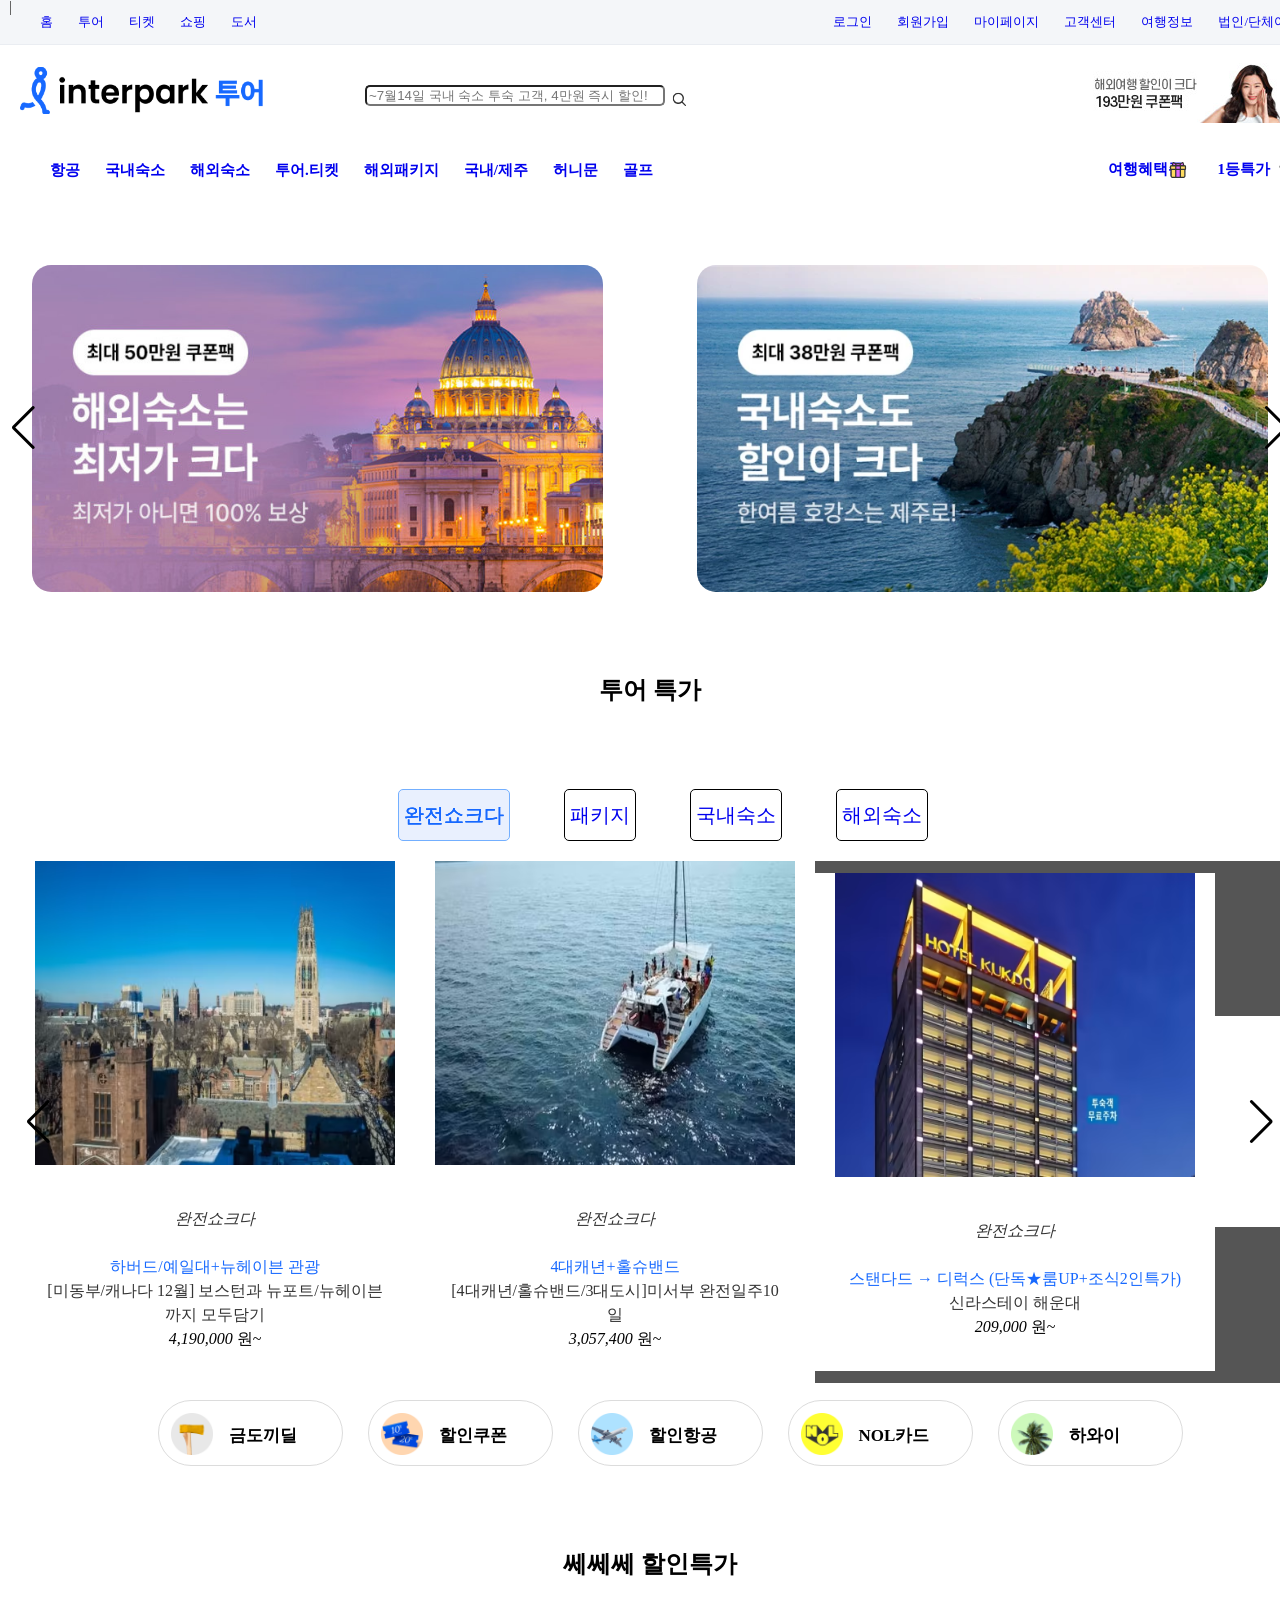
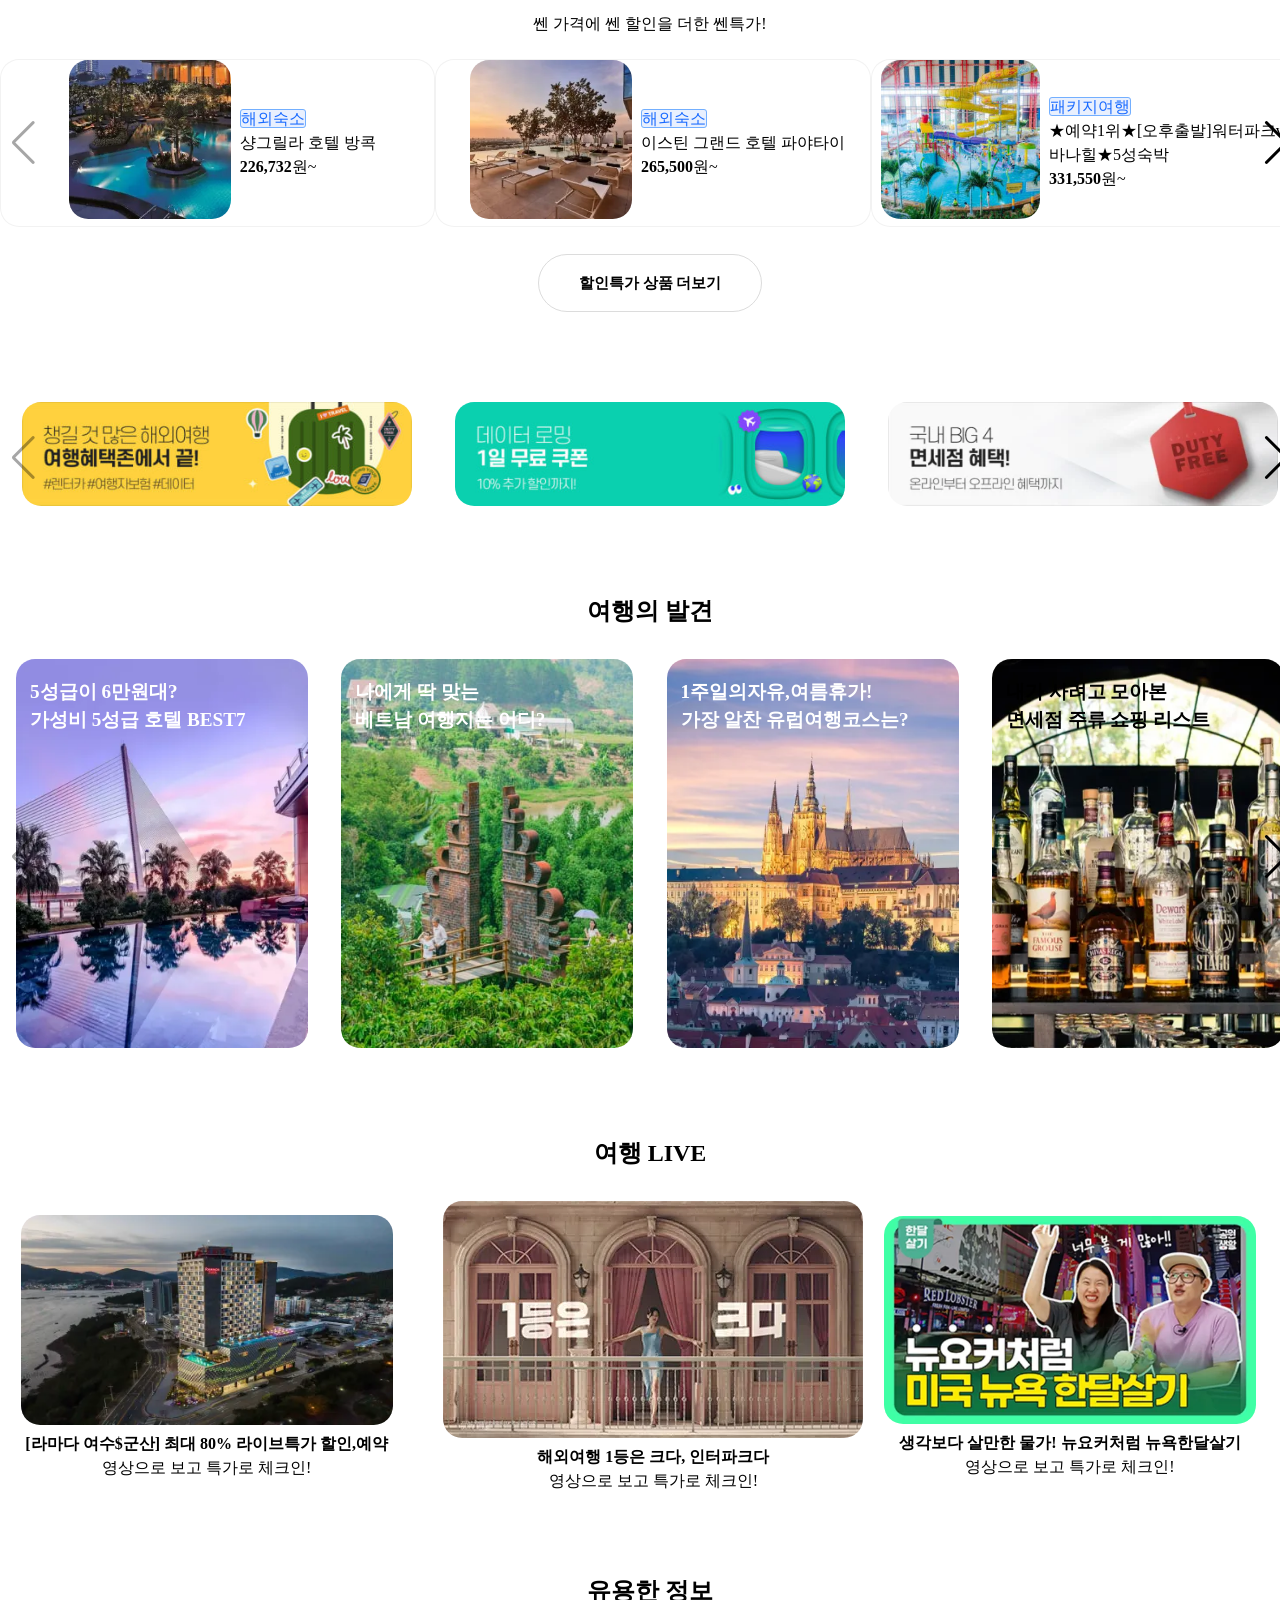
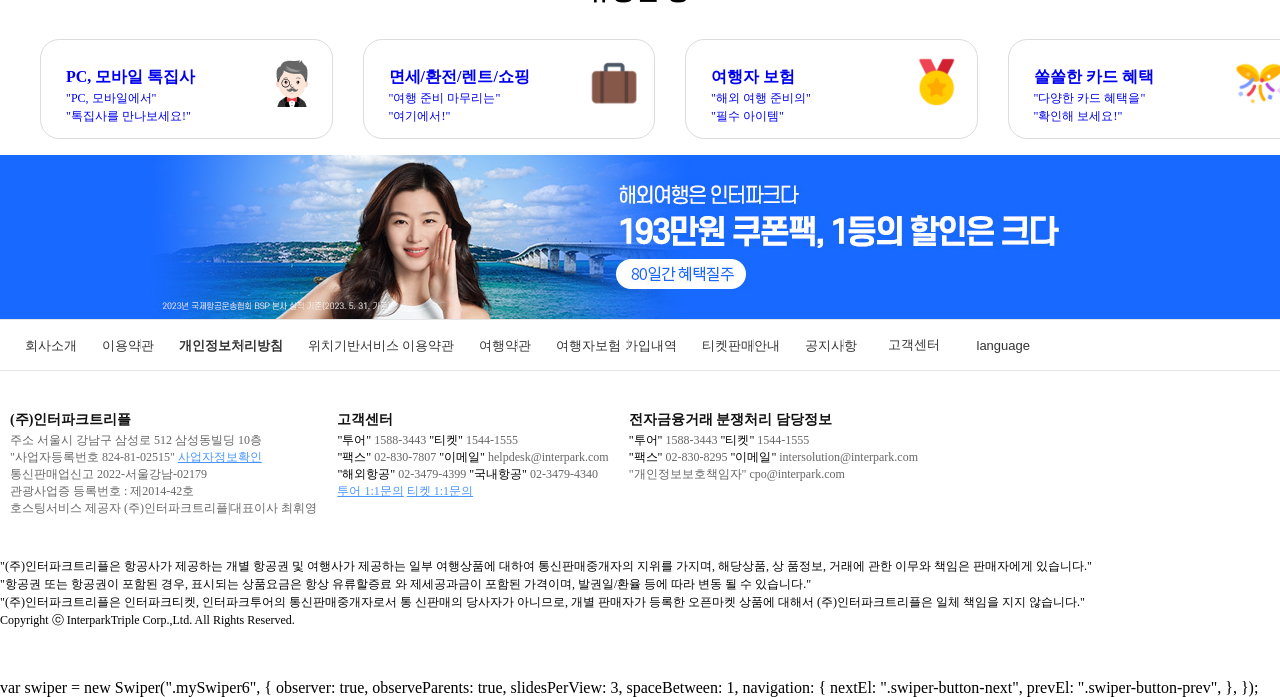
==== commit 24977f10: "손범규 최종 수정본" ====
--- a/main.html
+++ b/main.html
@@ -137,7 +137,7 @@
   <div>
     <div class="tourMain">
       <section>
-        <h2 class="blind">인터파크 투어 메인</h2>
+        <h2 class="blind"></h2>
         <div class="swiper mySwiper1">
           <div class="swiper-wrapper">
             <div class="swiper-slide"><img class="round" src="resources/images/해외숙소는최저가크다.jpg" alt=""></div>
@@ -159,7 +159,7 @@
               <li class="is_on">
                 <a href="#tab1" class="btn">완전쇼크다</a>
                 <div id="tab1" class="cont">
-                  <div class="swiper mySwiper5">
+                  <div class="swiper mySwiper6">
                     <div class="swiper-wrapper">
                       <div class="swiper-slide" style="width: 400px;">
                         <a hre="#">
@@ -278,11 +278,11 @@
               <li>
                 <a href="#tab2" class="btn">패키지</a>
                 <div id="tab2" class="cont">
-                  <div class="swiper mySwiper5">
+                  <div class="swiper mySwiper6">
                     <div class="swiper-wrapper">
                       <div class="swiper-slide" style="width: 400px;">
                         <a hre="#">
-                          <div><img src="/resources/images/패키지_1.avif" alt=""></div>
+                          <div><img src="/resources/images/패키지_1.avif" alt=""></div>
                           <div class="itemInfo">
                             <div class="itemBadge">
                               <i>패키지</i>
@@ -299,7 +299,7 @@
                       </div>
                       <div class="swiper-slide" style="width: 400px;">
                         <a hre="#">
-                          <div><img src="/resources/images/패키지_2.avif" alt=""></div>
+                          <div><img src="/resources/images/패키지_2.avif" alt=""></div>
                           <div class="itemInfo">
                             <div class="itemBadge">
                               <i>패키지</i>
@@ -316,7 +316,7 @@
                       </div>
                       <div class="swiper-slide" style="width: 400px;">
                         <a hre="#">
-                          <div><img src="/resources/images/패키지_3.avif" alt=""></div>
+                          <div><img src="/resources/images/패키지_3.avif" alt=""></div>
                           <div class="itemInfo">
                             <div class="itemBadge">
                               <i>패키지</i>
@@ -333,7 +333,7 @@
                       </div>
                       <div class="swiper-slide" style="width: 400px;">
                         <a hre="#">
-                          <div><img src="/resources/images/패키지_4.avif" alt=""></div>
+                          <div><img src="/resources/images/패키지_4.avif" alt=""></div>
                           <div class="itemInfo">
                             <div class="itemBadge">
                               <i>패키지</i>
@@ -350,7 +350,7 @@
                       </div>
                       <div class="swiper-slide" style="width: 400px;">
                         <a hre="#">
-                          <div><img src="/resources/images/패키지_5.avif" alt=""></div>
+                          <div><img src="/resources/images/패키지_5.avif" alt=""></div>
                           <div class="itemInfo">
                             <div class="itemBadge">
                               <i>패키지</i>
@@ -367,7 +367,7 @@
                       </div>
                       <div class="swiper-slide" style="width: 400px;">
                         <a hre="#">
-                          <div><img src="/resources/images/패키지_6.avif" alt=""></div>
+                          <div><img src="/resources/images/패키지_6.avif" alt=""></div>
                           <div class="itemInfo">
                             <div class="itemBadge">
                               <i>패키지</i>
@@ -391,11 +391,11 @@
               <li>
                 <a href="#tab3" class="btn">국내숙소</a>
                 <div id="tab3" class="cont">
-                  <div class="swiper mySwiper5">
+                  <div class="swiper mySwiper6">
                     <div class="swiper-wrapper">
                       <div class="swiper-slide" style="width: 400px;">
                         <a hre="#">
-                          <div><img src="/resources/images/국내숙소_1.avif" alt=""></div>
+                          <div><img src="/resources/images/국내숙소_1.avif" alt=""></div>
                           <div class="itemInfo">
                             <div class="itemBadge">
                               <i>국내숙소</i>
@@ -412,7 +412,7 @@
                       </div>
                       <div class="swiper-slide" style="width: 400px;">
                         <a hre="#">
-                          <div><img src="/resources/images/국내숙소_2.avif" alt=""></div>
+                          <div><img src="/resources/images/국내숙소_2.avif" alt=""></div>
                           <div class="itemInfo">
                             <div class="itemBadge">
                               <i>국내숙소</i>
@@ -429,7 +429,7 @@
                       </div>
                       <div class="swiper-slide" style="width: 400px;">
                         <a hre="#">
-                          <div><img src="/resources/images/국내숙소_3.avif" alt=""></div>
+                          <div><img src="/resources/images/국내숙소_3.avif" alt=""></div>
                           <div class="itemInfo">
                             <div class="itemBadge">
                               <i>국내숙소</i>
@@ -463,7 +463,7 @@
                       </div>
                       <div class="swiper-slide" style="width: 400px;">
                         <a hre="#">
-                          <div><img src="/resources/images/국내숙소_5.avif" alt=""></div>
+                          <div><img src="/resources/images/국내숙소_5.avif" alt=""></div>
                           <div class="itemInfo">
                             <div class="itemBadge">
                               <i>국내숙소</i>
@@ -480,7 +480,7 @@
                       </div>
                       <div class="swiper-slide" style="width: 400px;">
                         <a hre="#">
-                          <div><img src="/resources/images/국내숙소_6.avif" alt=""></div>
+                          <div><img src="/resources/images/국내숙소_6.avif" alt=""></div>
                           <div class="itemInfo">
                             <div class="itemBadge">
                               <i>국내숙소</i>
@@ -504,11 +504,11 @@
               <li>
                 <a href="#tab4" class="btn">해외숙소</a>
                 <div id="tab4" class="cont">
-                  <div class="swiper mySwiper5">
+                  <div class="swiper mySwiper6">
                     <div class="swiper-wrapper">
                       <div class="swiper-slide" style="width: 400px;">
                         <a hre="#">
-                          <div><img src="resources/images/해외숙소_1.jpeg" alt=""></div>
+                          <div><img src="resources/images/해외숙소_1.jpeg" alt=""></div>
                           <div class="itemInfo">
                             <div class="itemBadge">
                               <i>해외숙소</i>
@@ -525,7 +525,7 @@
                       </div>
                       <div class="swiper-slide" style="width: 400px;">
                         <a hre="#">
-                          <div><img src="resources/images/해외숙소_2.webp" alt=""></div>
+                          <div><img src="resources/images/해외숙소_2.webp" alt=""></div>
                           <div class="itemInfo">
                             <div class="itemBadge">
                               <i>해외숙소</i>
@@ -542,7 +542,7 @@
                       </div>
                       <div class="swiper-slide" style="width: 400px;">
                         <a hre="#">
-                          <div><img src="resources/images/해외숙소_3.webp" alt=""></div>
+                          <div><img src="resources/images/해외숙소_3.webp" alt=""></div>
                           <div class="itemInfo">
                             <div class="itemBadge">
                               <i>해외숙소</i>
@@ -559,7 +559,7 @@
                       </div>
                       <div class="swiper-slide" style="width: 400px;">
                         <a hre="#">
-                          <div><img src="resources/images/해외숙소_4.webp" alt=""></div>
+                          <div><img src="resources/images/해외숙소_4.webp" alt=""></div>
                           <div class="itemInfo">
                             <div class="itemBadge">
                               <i>해외숙소</i>
@@ -576,7 +576,7 @@
                       </div>
                       <div class="swiper-slide" style="width: 400px;">
                         <a hre="#">
-                          <div><img src="resources/images/해외숙소_5.jpeg" alt=""></div>
+                          <div><img src="resources/images/해외숙소_5.jpeg" alt=""></div>
                           <div class="itemInfo">
                             <div class="itemBadge">
                               <i>해외숙소</i>
@@ -593,7 +593,7 @@
                       </div>
                       <div class="swiper-slide" style="width: 400px;">
                         <a hre="#">
-                          <div><img src="resources/images/해외숙소_6.webp" alt=""></div>
+                          <div><img src="resources/images/해외숙소_6.webp" alt=""></div>
                           <div class="itemInfo">
                             <div class="itemBadge">
                               <i>해외숙소</i>
@@ -1179,7 +1179,7 @@
     },
   });
 </script>
-  var swiper = new Swiper(".mySwiper5", {
+  var swiper = new Swiper(".mySwiper6", {
     observer: true,
     observeParents: true,
     slidesPerView: 3,
--- a/resources/css/herder.css
+++ b/resources/css/herder.css
@@ -49,21 +49,21 @@
 }
 
 .headerserch {
-    position: relative;
+    
     z-index: 90;
     width: 400px;
     margin-left: 100px;
     display: block;
-}
-.headerserch{
-    position: relative;
     align-items: center;
 }
+
 .headerserch1 {
     width: 300px;
+    border-radius: 5px;
 }
 .headerserch2{
-    position: absolute;
+   position:  absolute;
+    
 }
 .aa{
     width: 70%;
--- a/resources/css/main.css
+++ b/resources/css/main.css
@@ -129,14 +129,15 @@
 .tab_menu .list li.is_on .cont{display:block;}
 @media (min-width: 761px){
   .tourMain .itemInfo {
-    /* padding: 2.2rem 2rem 2rem; */
+     padding: 2.2rem 2rem 2rem; 
   }
   .tourMain .itemBadge {
-    /* left: 1.9rem;
+     left: 1.9rem;
     top: -1.1rem;
     height: 2.4rem;
-    padding: 0 0 0.6rem; */
+    padding: 0 0 0.6rem; 
   }
+
   .tourMain .itemBenefit {
     /* font-size: 1.7rem; */
     color: #1769ff;
--- a/resources/css/body.css
+++ b/resources/css/body.css
@@ -1,4 +1,8 @@
 /*유용한정보 css*/
+.blind{
+    margin-top: 80px;
+    margin-bottom: 30px;
+}
 .abc > ul{
     list-style: none;
     display: flex;
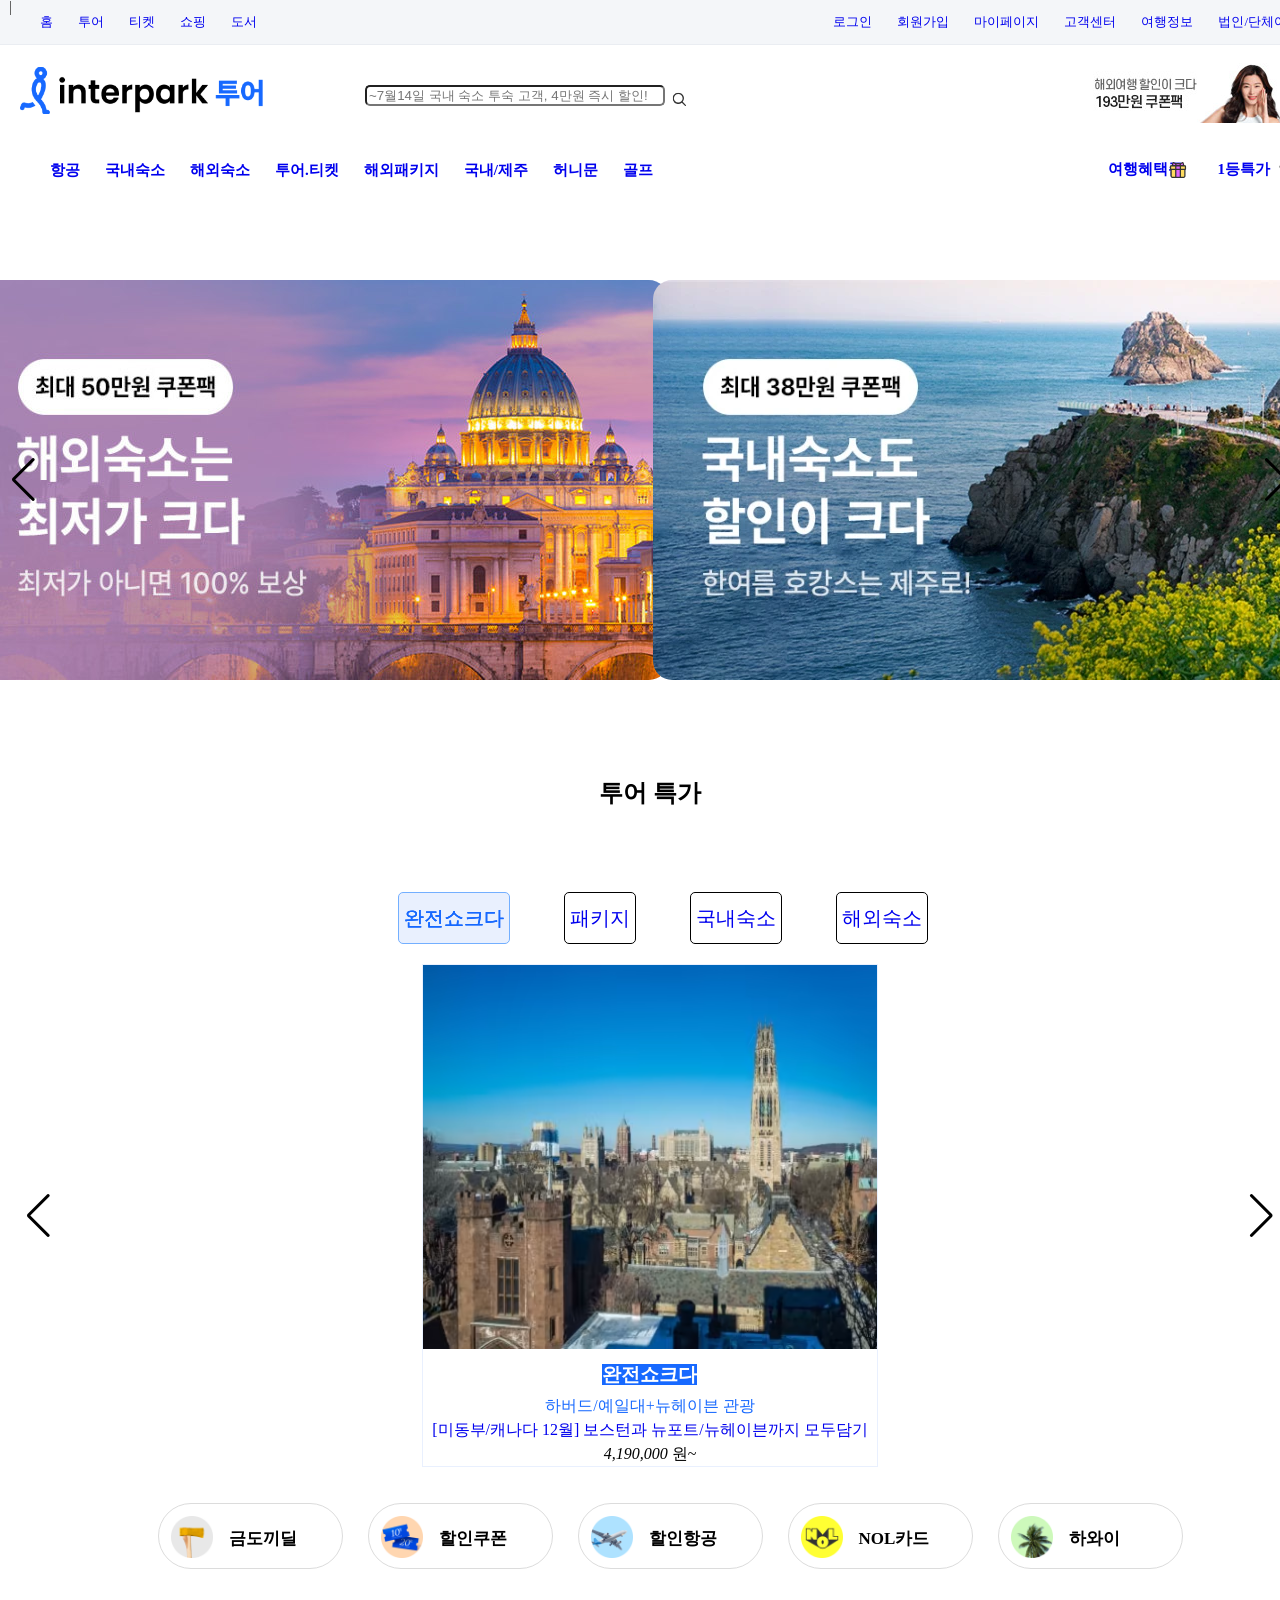
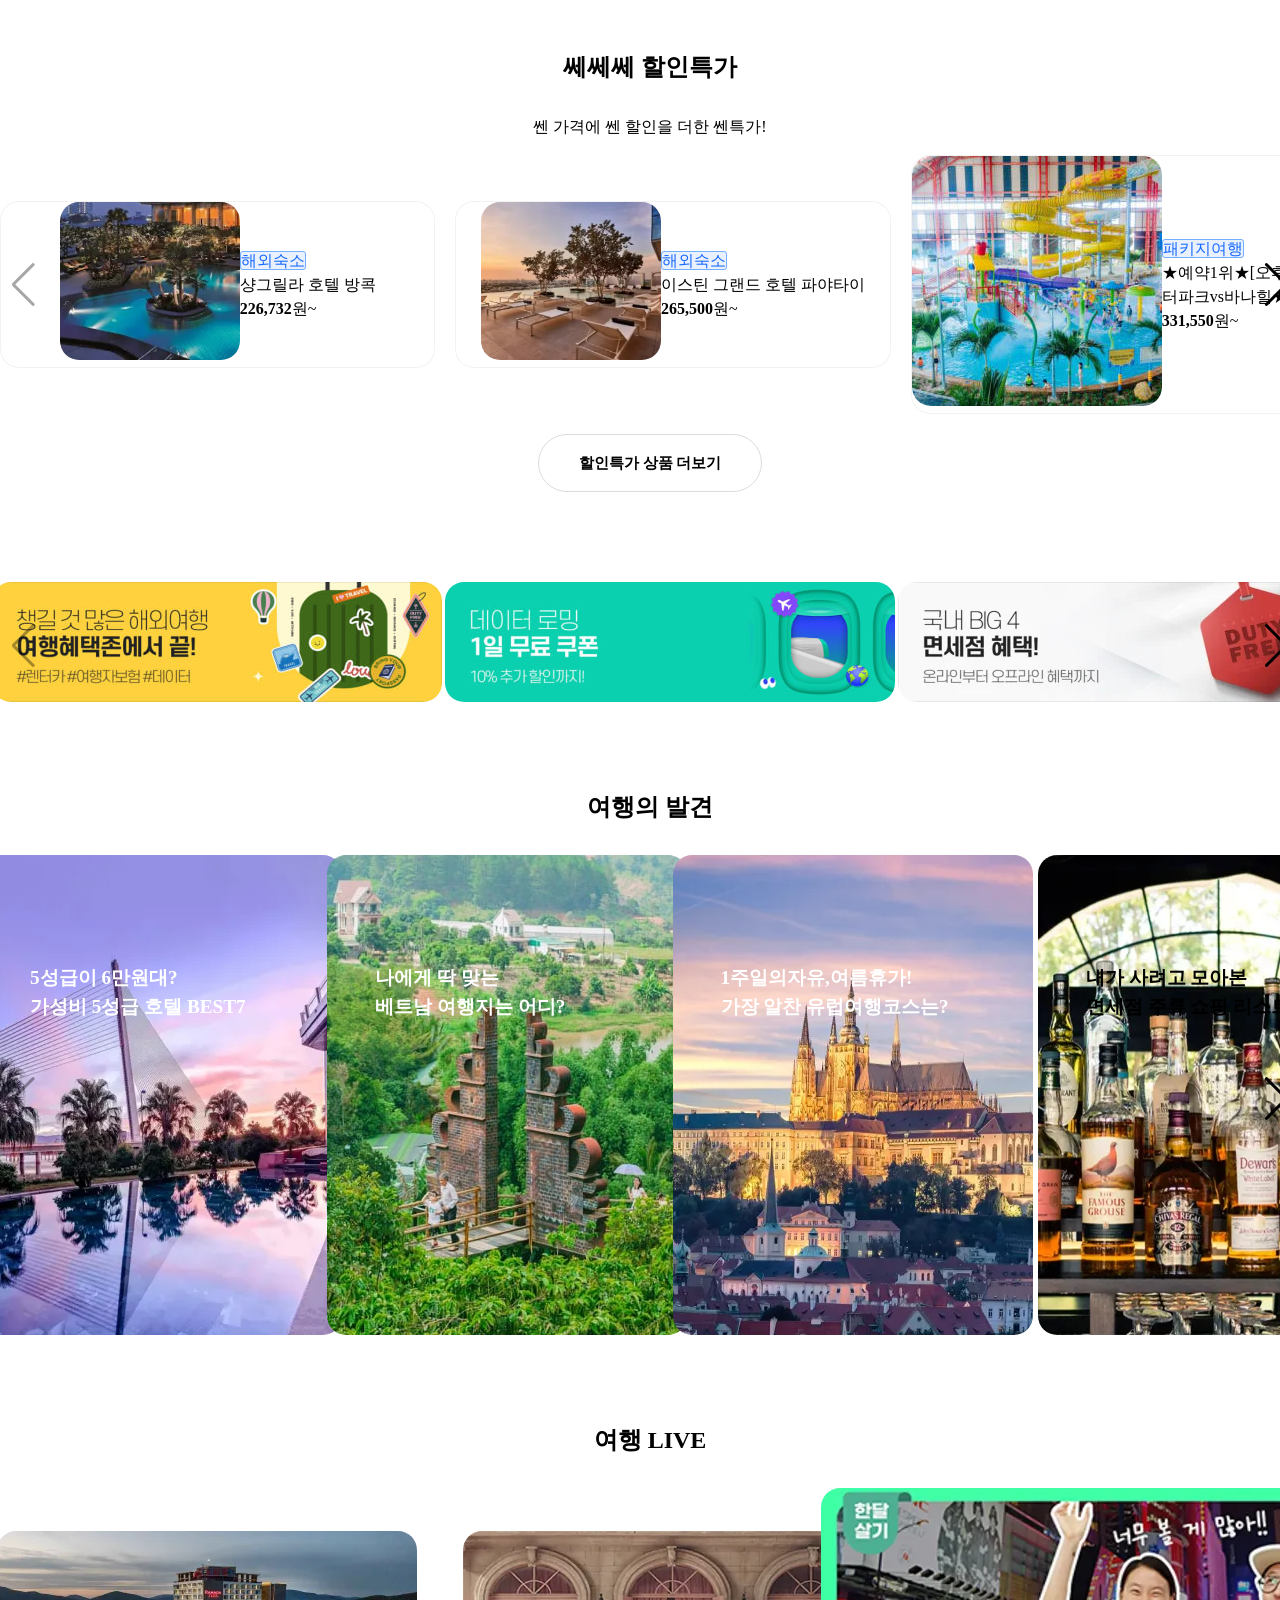
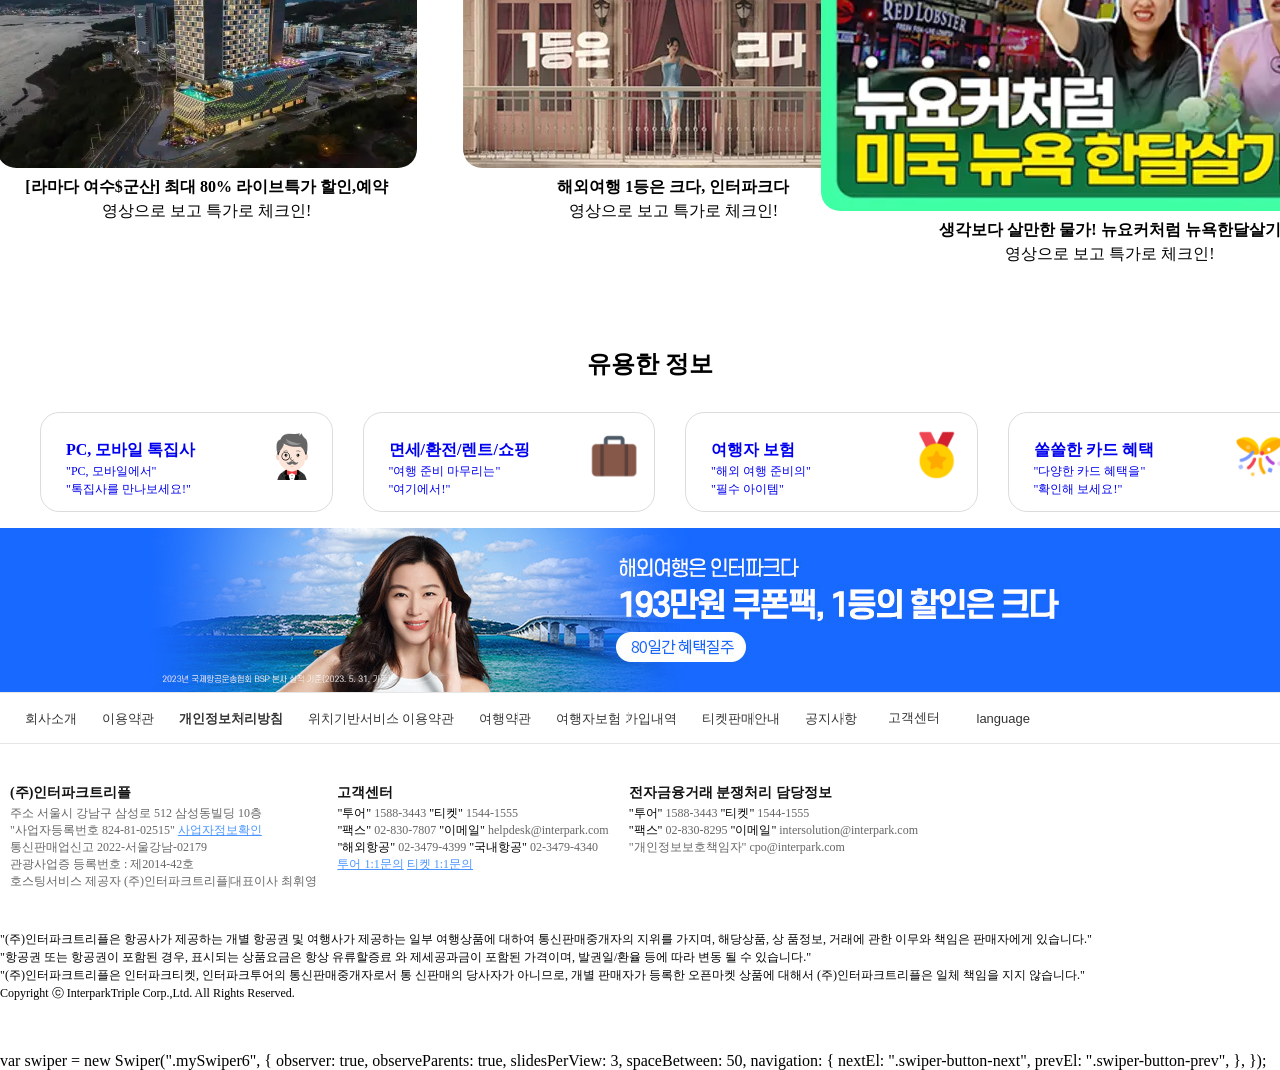
==== commit e73ba89c: "천영준 최종 수정분" ====
--- a/main.html
+++ b/main.html
@@ -161,9 +161,9 @@
                 <div id="tab1" class="cont">
                   <div class="swiper mySwiper6">
                     <div class="swiper-wrapper">
-                      <div class="swiper-slide" style="width: 400px;">
-                        <a hre="#">
-                          <div><img src="/resources/images/완전쇼크다_1.avif" alt=""></div>
+                      <div class="swiper-slide" >
+                        <a href="https://mtour.interpark.com/tour/Goods.aspx?baseGoodsCD=AAA12693" class="itemBorder">
+                          <div class="itemImage"><img src="/resources/images/완전쇼크다_1.avif" a></div>
                           <div class="itemInfo">
                             <div class="itemBadge">
                               <i>완전쇼크다</i>
@@ -179,9 +179,9 @@
                           </div>
                         </a>
                       </div>
-                      <div class="swiper-slide" style="width: 400px;">
-                        <a hre="#">
-                          <div><img src="/resources/images/완전쇼크다_2.avif" alt=""></div>
+                      <div class="swiper-slide" >
+                        <a hre="https://mtour.interpark.com/tour/Goods.aspx?baseGoodsCD=A2015274" class="itemBorder">
+                          <div class="itemImage"><img src="/resources/images/완전쇼크다_2.avif" alt=""></div>
                           <div class="itemInfo">
                             <div class="itemBadge">
                               <i>완전쇼크다</i>
@@ -197,9 +197,9 @@
                           </div>
                         </a>
                       </div>
-                      <div class="swiper-slide" style="width: 400px;">
-                        <a hre="#">
-                          <div><img src="/resources/images/완전쇼크다_3.avif" alt=""></div>
+                      <div class="swiper-slide">
+                        <a hre="https://mtravel.interpark.com/checkinnow/goods/GN0002151108?startdate=&enddate=" class="itemBorder">
+                          <div class="itemImage"><img src="/resources/images/완전쇼크다_3.avif" alt=""></div>
                           <div class="itemInfo">
                             <div class="itemBadge">
                               <i>완전쇼크다</i>
@@ -215,9 +215,9 @@
                           </div>
                         </a>
                       </div>
-                      <div class="swiper-slide" style="width: 400px;">
-                        <a hre="#">
-                          <div><img src="resources/images/완전쇼크다_4.webp" alt=""></div>
+                      <div class="swiper-slide">
+                        <a hre="https://mtour.interpark.com/tour/Goods.aspx?baseGoodsCD=A2015066" class="itemBorder">
+                          <div class="itemImage"><img src="resources/images/완전쇼크다_4.webp" alt="" style="width: 450px;"></div>
                           <div class="itemInfo">
                             <div class="itemBadge">
                               <i>완전쇼크다</i>
@@ -233,9 +233,9 @@
                           </div>
                         </a>
                       </div>
-                      <div class="swiper-slide" style="width: 400px;">
-                        <a hre="#">
-                          <div><img src="/resources/images/완전쇼크다_5.avif" alt=""></div>
+                      <div class="swiper-slide">
+                        <a hre="https://mtour.interpark.com/tour/Goods.aspx?baseGoodsCD=A2015288" class="itemBorder">
+                          <div class="itemImage"><img src="/resources/images/완전쇼크다_5.avif" alt=""></div>
                           <div class="itemInfo">
                             <div class="itemBadge">
                               <i>완전쇼크다</i>
@@ -251,9 +251,9 @@
                           </div>
                         </a>
                       </div>
-                      <div class="swiper-slide" style="width: 400px;">
-                        <a hre="#">
-                          <div><img src="/resources/images/완전쇼크다_6.avif" alt=""></div>
+                      <div class="swiper-slide">
+                        <a hre="https://mtour.interpark.com/tour/Goods.aspx?baseGoodsCD=A2012715" class="itemBorder">
+                          <div class="itemImage"><img src="/resources/images/완전쇼크다_6.avif" alt=""></div>
                           <div class="itemInfo">
                             <div class="itemBadge">
                               <i>완전쇼크다</i>
@@ -280,9 +280,9 @@
                 <div id="tab2" class="cont">
                   <div class="swiper mySwiper6">
                     <div class="swiper-wrapper">
-                      <div class="swiper-slide" style="width: 400px;">
-                        <a hre="#">
-                          <div><img src="/resources/images/패키지_1.avif" alt=""></div>
+                      <div class="swiper-slide">
+                        <a hre="https://mtour.interpark.com/tour/Goods.aspx?baseGoodsCD=A4016567" class="itemBorder">
+                          <div class="itemImage"><img src="/resources/images/패키지_1.avif" alt=""></div>
                           <div class="itemInfo">
                             <div class="itemBadge">
                               <i>패키지</i>
@@ -297,9 +297,9 @@
                           </div>
                         </a>
                       </div>
-                      <div class="swiper-slide" style="width: 400px;">
-                        <a hre="#">
-                          <div><img src="/resources/images/패키지_2.avif" alt=""></div>
+                      <div class="swiper-slide">
+                        <a hre="#" class="itemBorder">
+                          <div class="itemImage"><img src="/resources/images/패키지_2.avif" alt=""></div>
                           <div class="itemInfo">
                             <div class="itemBadge">
                               <i>패키지</i>
@@ -314,9 +314,9 @@
                           </div>
                         </a>
                       </div>
-                      <div class="swiper-slide" style="width: 400px;">
-                        <a hre="#">
-                          <div><img src="/resources/images/패키지_3.avif" alt=""></div>
+                      <div class="swiper-slide">
+                        <a hre="https://mtour.interpark.com/tour/Goods.aspx?baseGoodsCD=A1037630" class="itemBorder">
+                          <div class="itemImage"><img src="/resources/images/패키지_3.avif" alt=""></div>
                           <div class="itemInfo">
                             <div class="itemBadge">
                               <i>패키지</i>
@@ -331,9 +331,9 @@
                           </div>
                         </a>
                       </div>
-                      <div class="swiper-slide" style="width: 400px;">
-                        <a hre="#">
-                          <div><img src="/resources/images/패키지_4.avif" alt=""></div>
+                      <div class="swiper-slide">
+                        <a hre="https://mtour.interpark.com/tour/Goods.aspx?baseGoodsCD=A1038968" class="itemBorder">
+                          <div class="itemImage"><img src="/resources/images/패키지_4.avif" alt=""></div>
                           <div class="itemInfo">
                             <div class="itemBadge">
                               <i>패키지</i>
@@ -348,9 +348,9 @@
                           </div>
                         </a>
                       </div>
-                      <div class="swiper-slide" style="width: 400px;">
-                        <a hre="#">
-                          <div><img src="/resources/images/패키지_5.avif" alt=""></div>
+                      <div class="swiper-slide">
+                        <a hre="https://mtour.interpark.com/tour/Goods.aspx?baseGoodsCD=A1038854" class="itemBorder">
+                          <div class="itemImage"><img src="/resources/images/패키지_5.avif" alt=""></div>
                           <div class="itemInfo">
                             <div class="itemBadge">
                               <i>패키지</i>
@@ -365,9 +365,9 @@
                           </div>
                         </a>
                       </div>
-                      <div class="swiper-slide" style="width: 400px;">
-                        <a hre="#">
-                          <div><img src="/resources/images/패키지_6.avif" alt=""></div>
+                      <div class="swiper-slide">
+                        <a hre="https://mtour.interpark.com/tour/Goods.aspx?baseGoodsCD=A3019084" class="itemBorder">
+                          <div class="itemImage"><img src="/resources/images/패키지_6.avif" alt=""></div>
                           <div class="itemInfo">
                             <div class="itemBadge">
                               <i>패키지</i>
@@ -393,9 +393,9 @@
                 <div id="tab3" class="cont">
                   <div class="swiper mySwiper6">
                     <div class="swiper-wrapper">
-                      <div class="swiper-slide" style="width: 400px;">
-                        <a hre="#">
-                          <div><img src="/resources/images/국내숙소_1.avif" alt=""></div>
+                      <div class="swiper-slide">
+                        <a hre="https://mtravel.interpark.com/checkinnow/goods/GN0002155276?startdate=&enddate=" class="itemBorder">
+                          <div class="itemImage"><img src="/resources/images/국내숙소_1.avif" alt=""></div>
                           <div class="itemInfo">
                             <div class="itemBadge">
                               <i>국내숙소</i>
@@ -410,9 +410,9 @@
                           </div>
                         </a>
                       </div>
-                      <div class="swiper-slide" style="width: 400px;">
-                        <a hre="#">
-                          <div><img src="/resources/images/국내숙소_2.avif" alt=""></div>
+                      <div class="swiper-slide">
+                        <a hre="https://mtravel.interpark.com/checkinnow/goods/GN0002151816?startdate=20230904&enddate=20230905&roomOptions=0%5E2%5E0&npprmaxsort=min" class="itemBorder">
+                          <div class="itemImage"><img src="/resources/images/국내숙소_2.avif" alt=""></div>
                           <div class="itemInfo">
                             <div class="itemBadge">
                               <i>국내숙소</i>
@@ -427,9 +427,9 @@
                           </div>
                         </a>
                       </div>
-                      <div class="swiper-slide" style="width: 400px;">
-                        <a hre="#">
-                          <div><img src="/resources/images/국내숙소_3.avif" alt=""></div>
+                      <div class="swiper-slide">
+                        <a hre="https://mtravel.interpark.com/checkinnow/goods/GN0002150925?startdate=20230710&enddate=20230711&roomOptions=0%5E2%5E0&npprmaxsort=min" class="itemBorder">
+                          <div class="itemImage"><img src="/resources/images/국내숙소_3.avif" alt=""></div>
                           <div class="itemInfo">
                             <div class="itemBadge">
                               <i>국내숙소</i>
@@ -444,9 +444,9 @@
                           </div>
                         </a>
                       </div>
-                      <div class="swiper-slide" style="width: 400px;">
-                        <a hre="#">
-                          <div><img src="/resources/images/국내숙소_4.avif" alt=""></div>
+                      <div class="swiper-slide">
+                        <a hre="https://mtravel.interpark.com/checkinnow/goods/GN0002151289?startdate=&enddate=" class="itemBorder">
+                          <div class="itemImage"><img src="/resources/images/국내숙소_4.avif" alt=""></div>
                           <div class="itemInfo">
                             <div class="itemBadge">
                               <i>국내숙소</i>
@@ -461,9 +461,9 @@
                           </div>
                         </a>
                       </div>
-                      <div class="swiper-slide" style="width: 400px;">
-                        <a hre="#">
-                          <div><img src="/resources/images/국내숙소_5.avif" alt=""></div>
+                      <div class="swiper-slide">
+                        <a hre="https://mtravel.interpark.com/checkinnow/goods/GN0002152084?startdate=20230903&enddate=20230904&roomOptions=0%5E2%5E0&npprmaxsort=min" class="itemBorder">
+                          <div class="itemImage"><img src="/resources/images/국내숙소_5.avif" alt=""></div>
                           <div class="itemInfo">
                             <div class="itemBadge">
                               <i>국내숙소</i>
@@ -478,9 +478,9 @@
                           </div>
                         </a>
                       </div>
-                      <div class="swiper-slide" style="width: 400px;">
-                        <a hre="#">
-                          <div><img src="/resources/images/국내숙소_6.avif" alt=""></div>
+                      <div class="swiper-slide">
+                        <a hre="https://mtravel.interpark.com/checkinnow/goods/GN0002151663?startdate=20230704&enddate=20230705&roomOptions=0%5E2%5E0&npprmaxsort=min" class="itemBorder">
+                          <div class="itemImage"><img src="/resources/images/국내숙소_6.avif" alt=""></div>
                           <div class="itemInfo">
                             <div class="itemBadge">
                               <i>국내숙소</i>
@@ -506,9 +506,9 @@
                 <div id="tab4" class="cont">
                   <div class="swiper mySwiper6">
                     <div class="swiper-wrapper">
-                      <div class="swiper-slide" style="width: 400px;">
-                        <a hre="#">
-                          <div><img src="resources/images/해외숙소_1.jpeg" alt=""></div>
+                      <div class="swiper-slide">
+                        <a hre="https://travel.interpark.com/hotel/goods?hotelCD=1000017572" class="itemBorder">
+                          <div class="itemImage"><img src="resources/images/해외숙소_1.jpeg" alt=""></div>
                           <div class="itemInfo">
                             <div class="itemBadge">
                               <i>해외숙소</i>
@@ -523,9 +523,9 @@
                           </div>
                         </a>
                       </div>
-                      <div class="swiper-slide" style="width: 400px;">
-                        <a hre="#">
-                          <div><img src="resources/images/해외숙소_2.webp" alt=""></div>
+                      <div class="swiper-slide"">
+                        <a hre="https://travel.interpark.com/hotel/goods?hotelCD=1000828876" class="itemBorder">
+                          <div class="itemImage"><img src="resources/images/해외숙소_2.webp" alt=""></div>
                           <div class="itemInfo">
                             <div class="itemBadge">
                               <i>해외숙소</i>
@@ -540,9 +540,9 @@
                           </div>
                         </a>
                       </div>
-                      <div class="swiper-slide" style="width: 400px;">
-                        <a hre="#">
-                          <div><img src="resources/images/해외숙소_3.webp" alt=""></div>
+                      <div class="swiper-slide">
+                        <a hre="https://travel.interpark.com/hotel/goods?hotelCD=1000034911" class="itemBorder">
+                          <div class="itemImage"><img src="resources/images/해외숙소_3.webp" alt=""></div>
                           <div class="itemInfo">
                             <div class="itemBadge">
                               <i>해외숙소</i>
@@ -557,9 +557,9 @@
                           </div>
                         </a>
                       </div>
-                      <div class="swiper-slide" style="width: 400px;">
-                        <a hre="#">
-                          <div><img src="resources/images/해외숙소_4.webp" alt=""></div>
+                      <div class="swiper-slide">
+                        <a hre="https://travel.interpark.com/hotel/goods?hotelCD=1000403550" class="itemBorder">
+                          <div class="itemImage"><img src="resources/images/해외숙소_4.webp" alt=""></div>
                           <div class="itemInfo">
                             <div class="itemBadge">
                               <i>해외숙소</i>
@@ -574,9 +574,9 @@
                           </div>
                         </a>
                       </div>
-                      <div class="swiper-slide" style="width: 400px;">
-                        <a hre="#">
-                          <div><img src="resources/images/해외숙소_5.jpeg" alt=""></div>
+                      <div class="swiper-slide">
+                        <a hre="https://travel.interpark.com/hotel/goods?hotelCD=1000023180" class="itemBorder">
+                          <div class="itemImage"><img src="resources/images/해외숙소_5.jpeg" alt=""></div>
                           <div class="itemInfo">
                             <div class="itemBadge">
                               <i>해외숙소</i>
@@ -591,9 +591,9 @@
                           </div>
                         </a>
                       </div>
-                      <div class="swiper-slide" style="width: 400px;">
-                        <a hre="#">
-                          <div><img src="resources/images/해외숙소_6.webp" alt=""></div>
+                      <div class="swiper-slide">
+                        <a hre="https://travel.interpark.com/hotel/goods?hotelCD=1000004293" class="itemBorder">
+                          <div class="itemImage"><img src="resources/images/해외숙소_6.webp" alt=""></div>
                           <div class="itemInfo">
                             <div class="itemBadge">
                               <i>해외숙소</i>
@@ -1183,7 +1183,7 @@
     observer: true,
     observeParents: true,
     slidesPerView: 3,
-    spaceBetween: 1,
+    spaceBetween: 50,
     navigation: {
 
       nextEl: ".swiper-button-next",
--- a/resources/css/main.css
+++ b/resources/css/main.css
@@ -108,36 +108,62 @@
    position:absolute;
    top: auto;
    left:0px;
-   background:#555;
+   /* background:#555; */
    color:#fff;
    text-align:center;
    width: 100%;
    
   }
+  .itemBorder {
+    border: 1px solid #e9f0fe;
+    box-sizing: border-box;
+  }
+  /* .itemImage {
+    margin: 0px;
+    padding: 0px;
+    background-size: cover;
+    
+} */
 
+  .itemImage img {
+    height: 24rem;
+    object-fit: cover;
+  }
 .tab_menu .list li.is_on .btn{
   background-color: #e9f0fe;
-    color: #1769ff;
+    color : #1769ff;
     border-color: #73afff;
     text-shadow: 0.025rem 0 0.01rem, -0.025rem 0 0.01rem;
     
+}
+.swiper.mySwiper5 .swiper-slide {
+  width: 200px;
+  gap: 20px;
 }
 .tourMain .itemInfo {
   top : 400px;
   right: 350px;
 }
-.tab_menu .list li.is_on .cont{display:block;}
+
+.tourMain .itemBadge i {
+  line-height: 2.4rem;
+    font-size: 1.2rem;
+    color: #fff;
+    font-weight: 700;
+    font-style: normal;
+    background-color: #1769ff;
+    display: inline;
+    
+}
+.tab_menu .list li.is_on .cont{
+  display:flex;
+
+}
 @media (min-width: 761px){
-  .tourMain .itemInfo {
-     padding: 2.2rem 2rem 2rem; 
-  }
-  .tourMain .itemBadge {
-     left: 1.9rem;
-    top: -1.1rem;
-    height: 2.4rem;
-    padding: 0 0 0.6rem; 
-  }
-
+  /* .tourMain .itemInfo {
+     padding: 2.2rem 2rem 2rem;
+  } */
+  
   .tourMain .itemBenefit {
     /* font-size: 1.7rem; */
     color: #1769ff;
--- a/resources/css/body.css
+++ b/resources/css/body.css
@@ -10,6 +10,7 @@
 }
 .abc li{
     border: 1px solid gainsboro;
+    
     /* width: 150px;
     height: 150px; */
     position: relative;
@@ -181,6 +182,7 @@
 .swiper-wrapper{
     /* text-align: center; */
     display: flex;
+    gap: 20px;
     /* 내용을 중앙정렬 하기위해 flex 사용 */
     align-items: center;
     /* 위아래 기준 중앙정렬 */
@@ -230,11 +232,11 @@
     /* 좌우 기준 중앙정렬 */
 }
 
-.swiper-slide img {
-    /* box-shadow:0 0 5px #555; */
+/* .swiper-slide img {
+    box-shadow:0 0 5px #555;
     max-width: 90%;
-    /*이미지 사이 칸 나누기*/
-}
+    이미지 사이 칸 나누기
+} */
 
 /* 이미지 최대너비를 제한, 슬라이드에 이미지가 여러개가 보여질때 필요 */
 /* 이 예제에서 필요해서 설정했습니다. 상황에따라 다를 수 있습니다. */
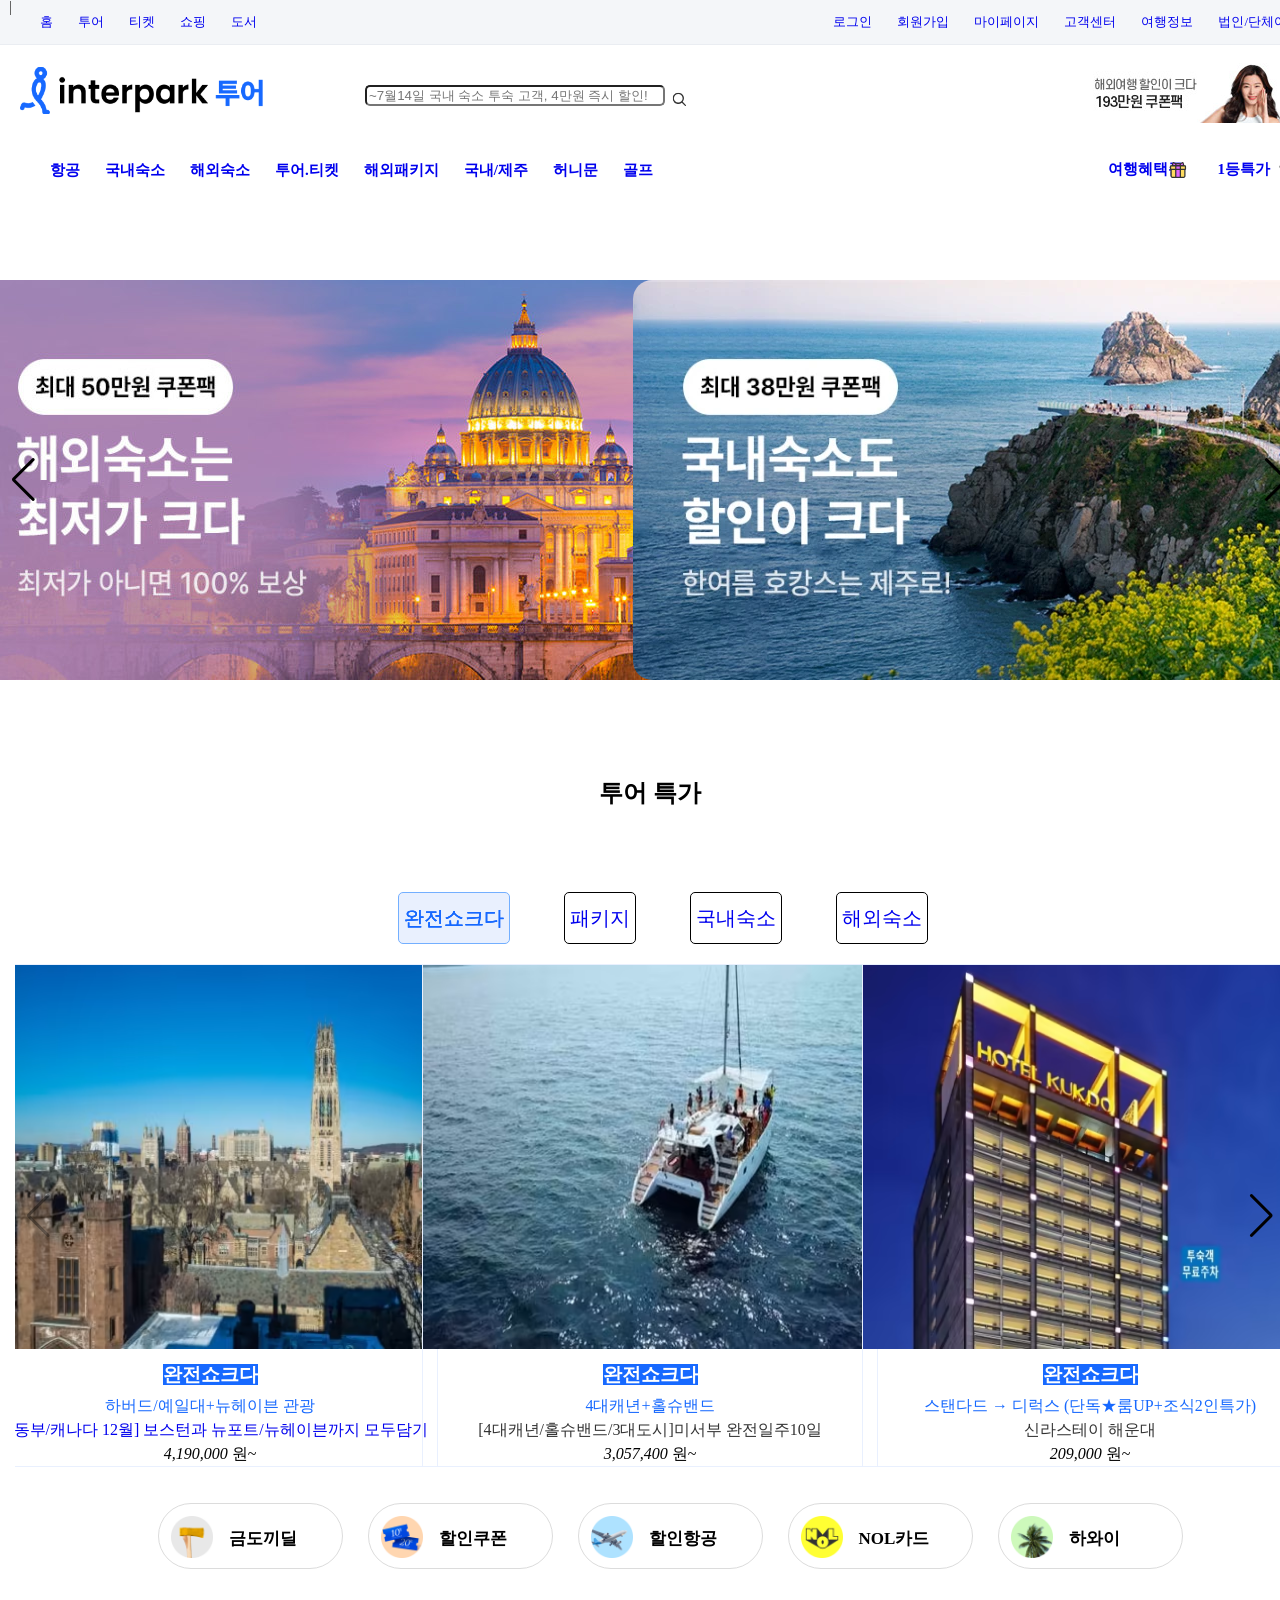
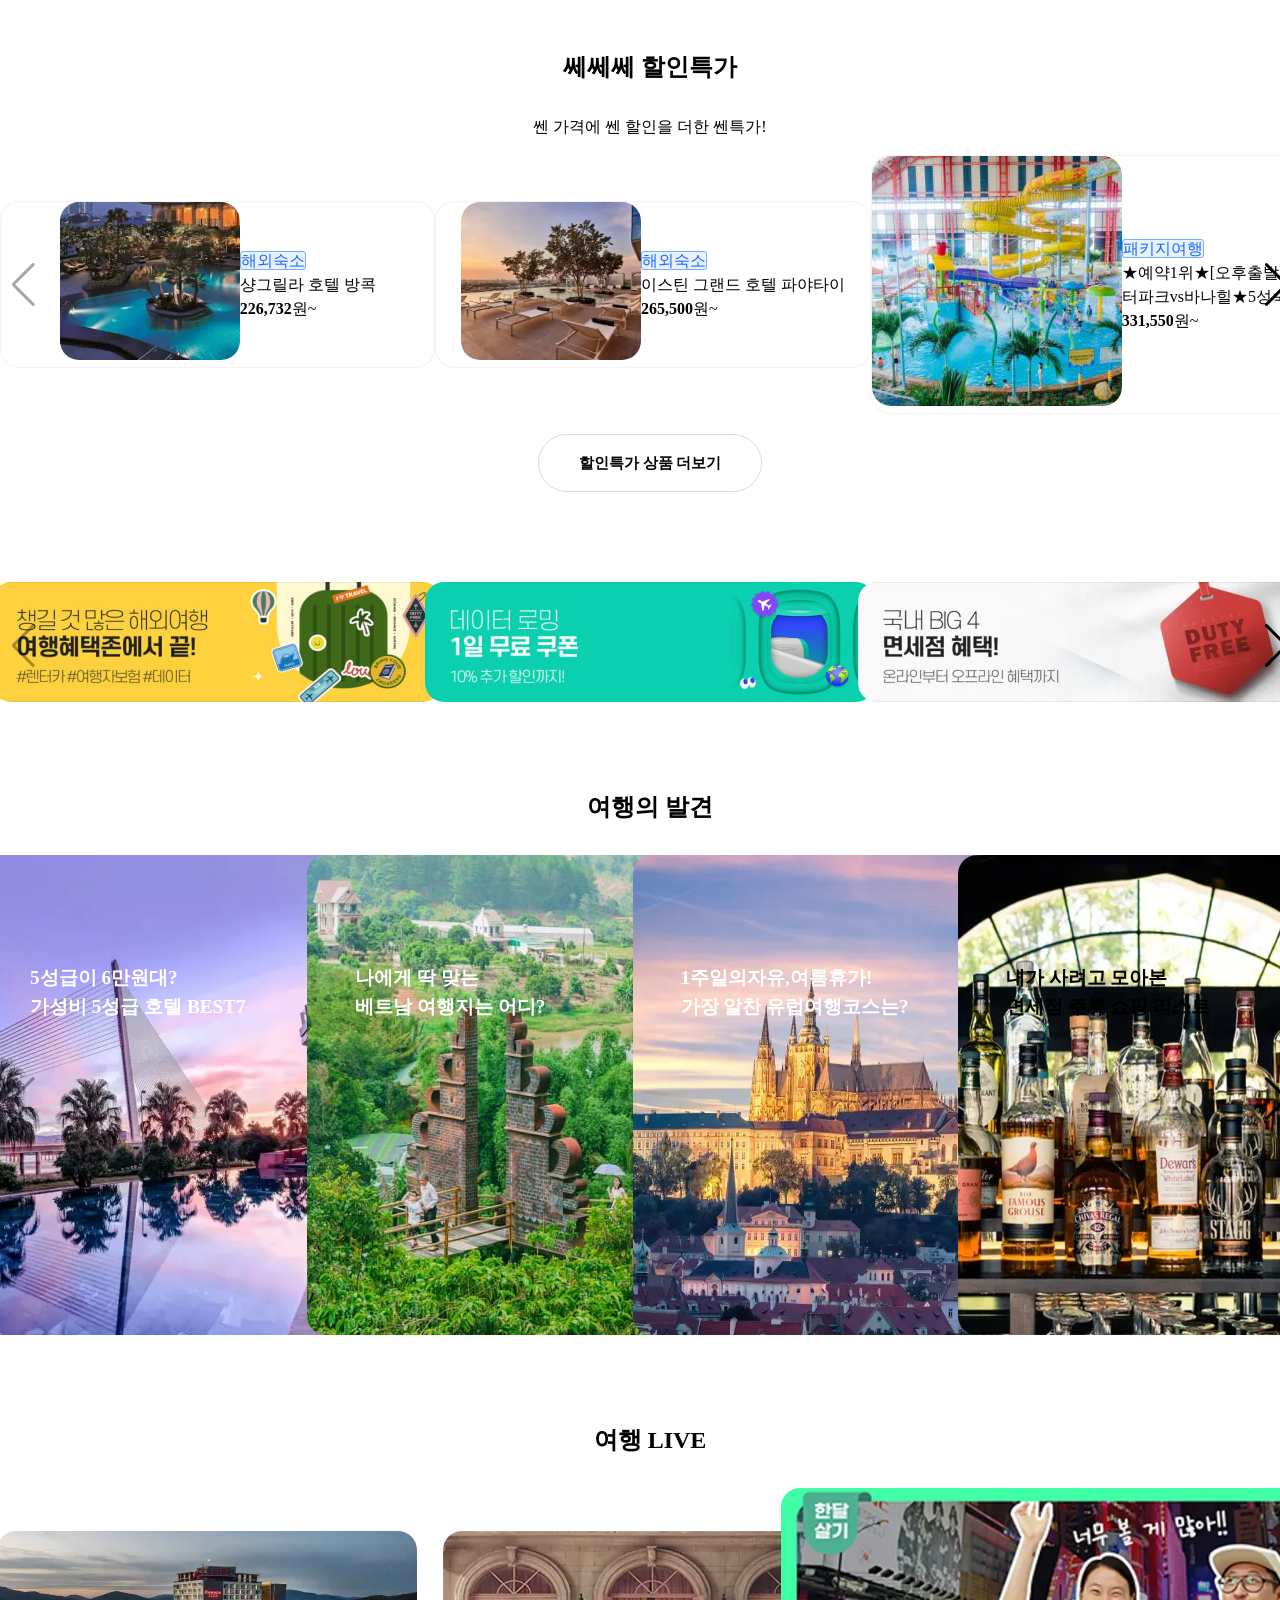
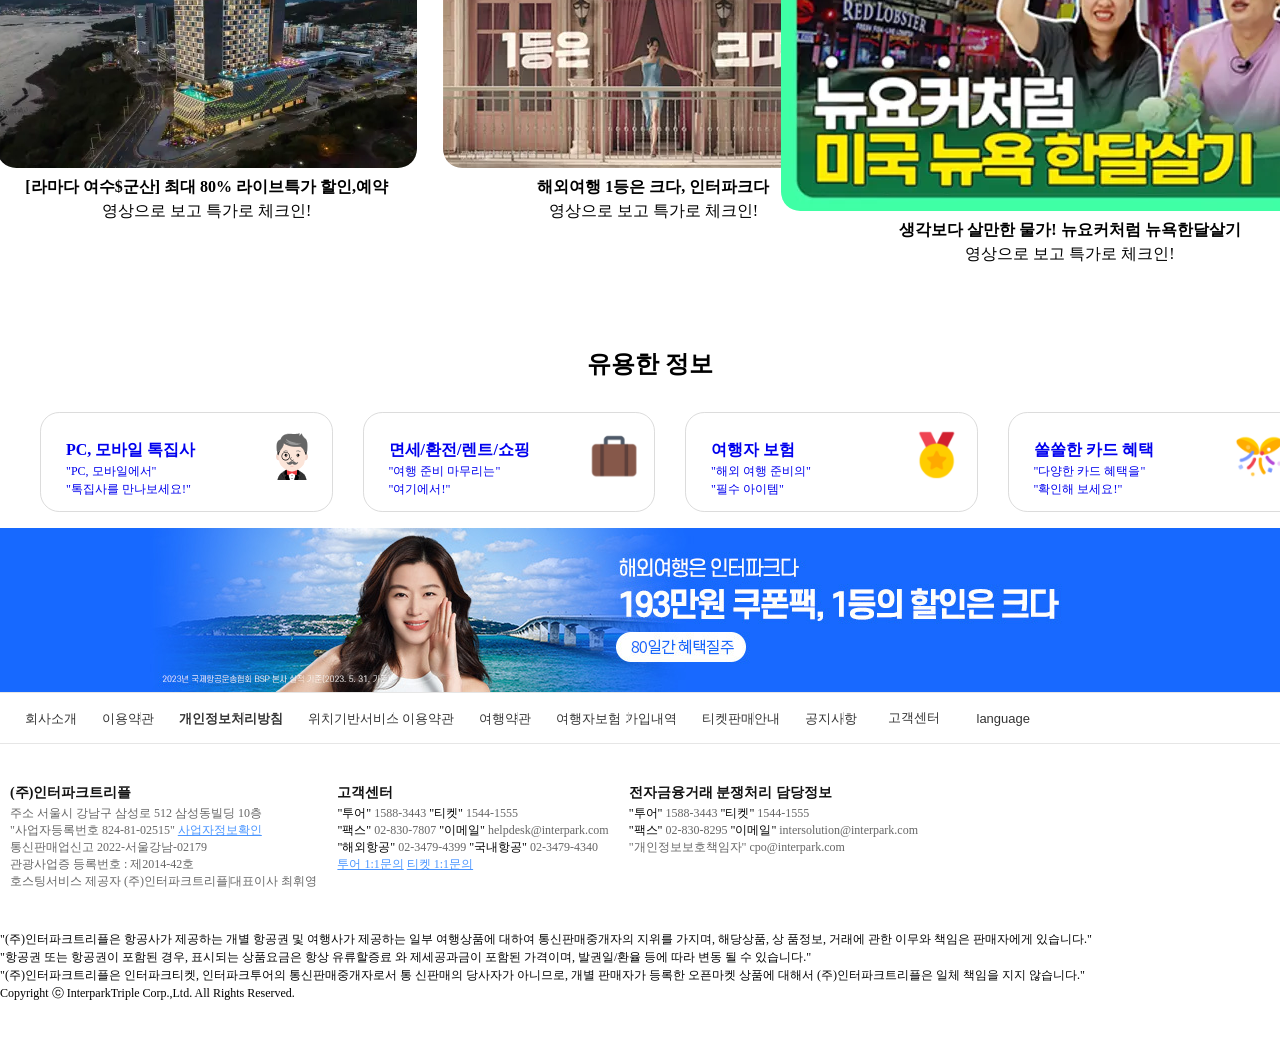
==== commit 453324cd: "진짜 최종본" ====
--- a/main.html
+++ b/main.html
@@ -1179,6 +1179,7 @@
     },
   });
 </script>
+<script>
   var swiper = new Swiper(".mySwiper6", {
     observer: true,
     observeParents: true,
--- a/resources/css/body.css
+++ b/resources/css/body.css
@@ -182,7 +182,6 @@
 .swiper-wrapper{
     /* text-align: center; */
     display: flex;
-    gap: 20px;
     /* 내용을 중앙정렬 하기위해 flex 사용 */
     align-items: center;
     /* 위아래 기준 중앙정렬 */
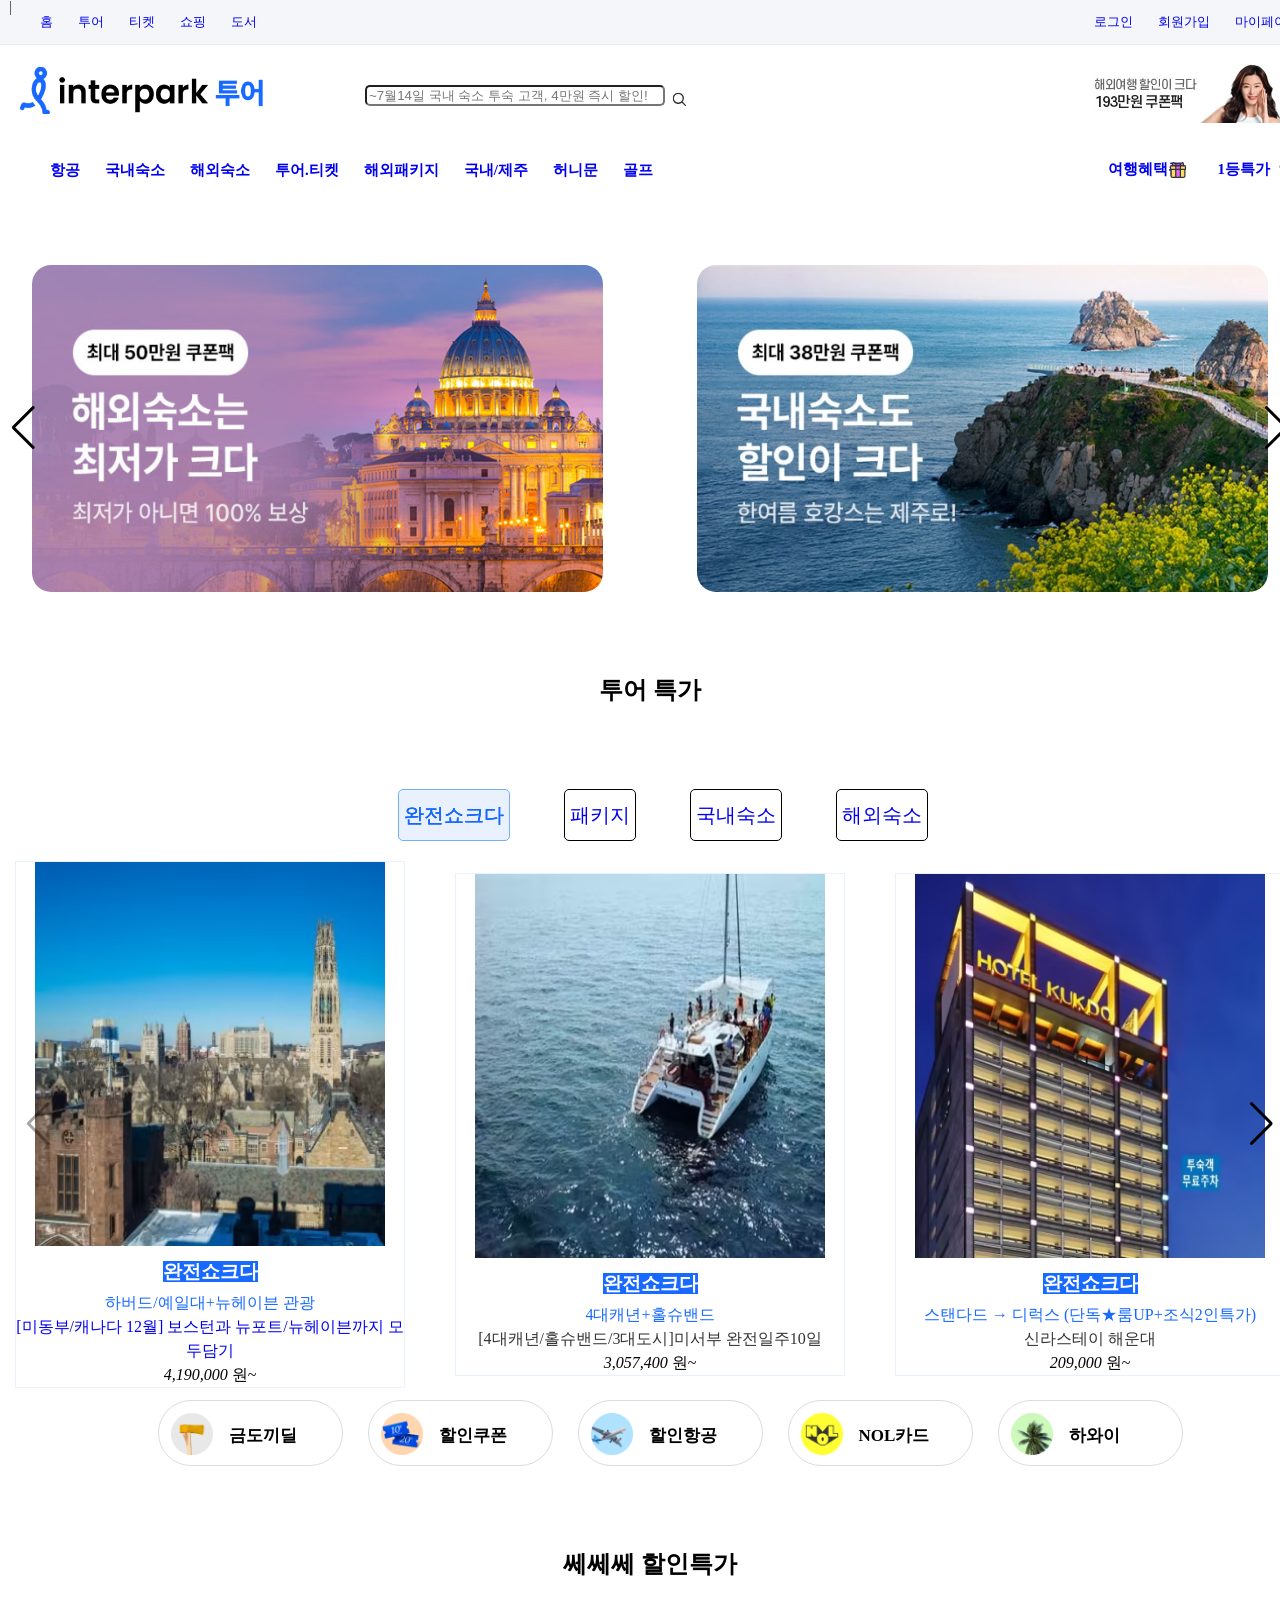
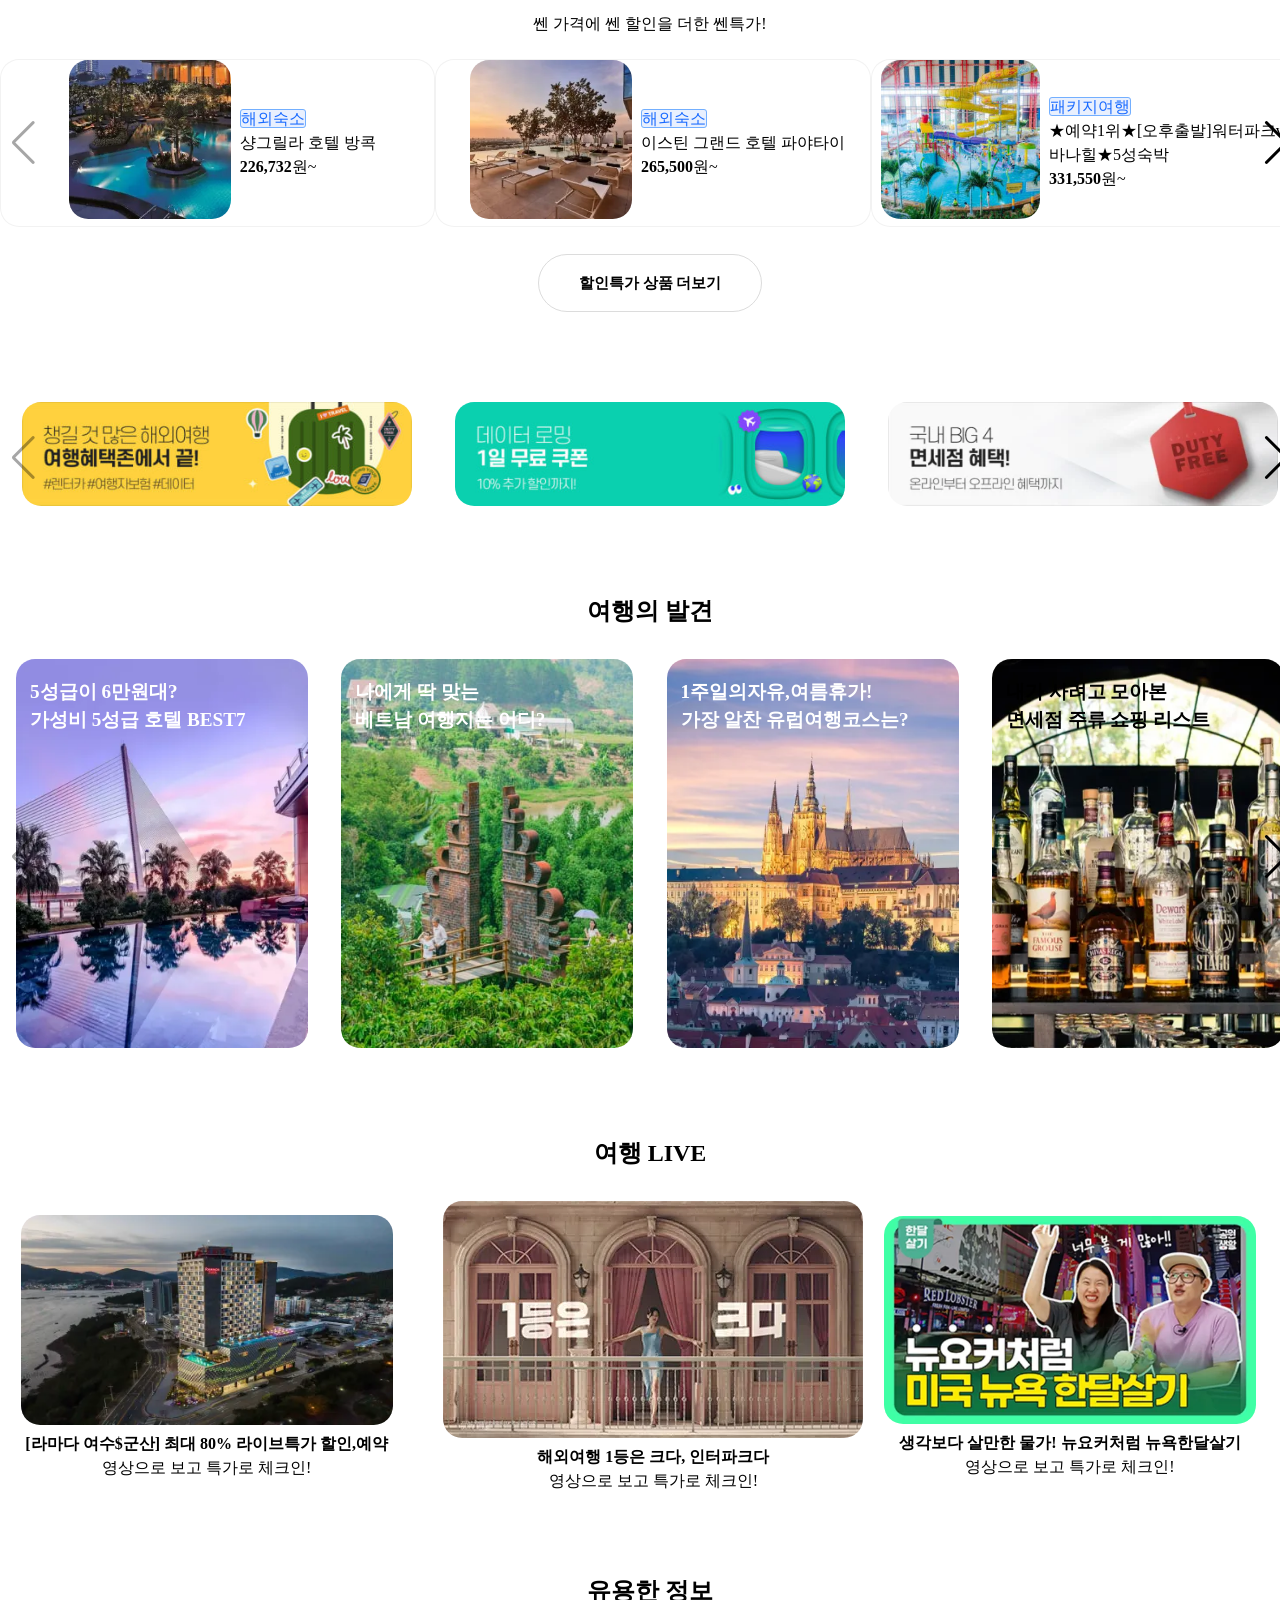
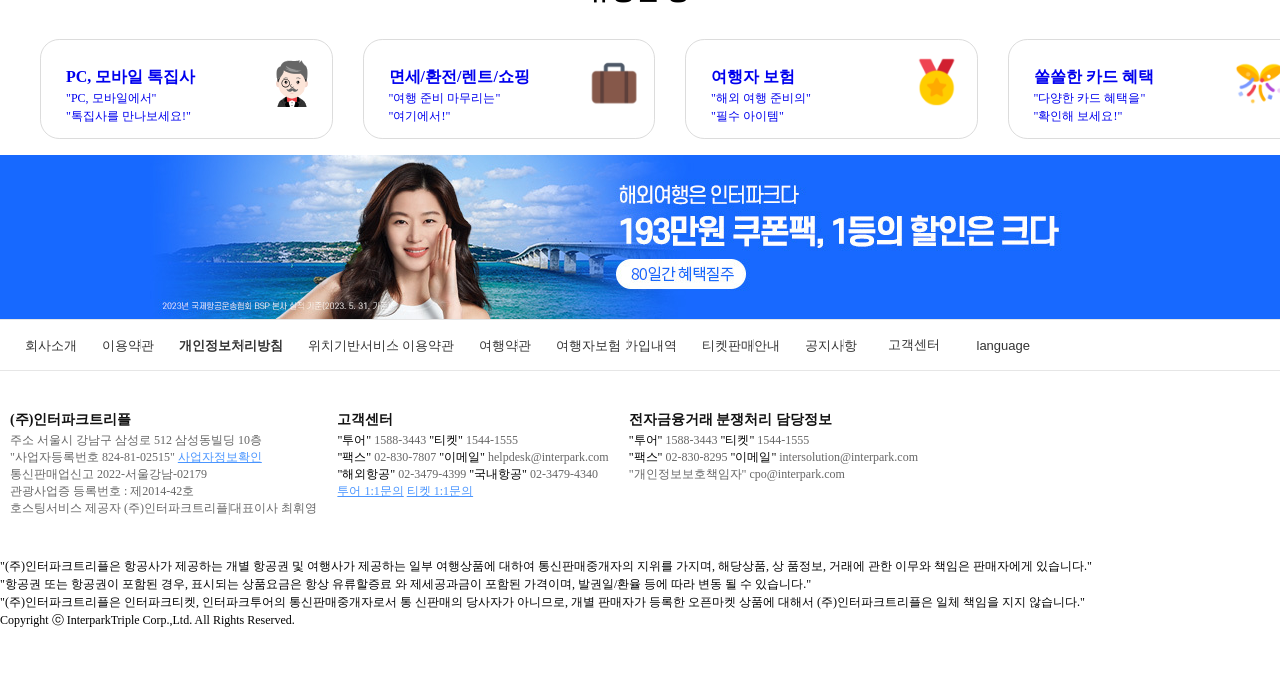
==== commit 9ab35a4c: "." ====
--- a/main.html
+++ b/main.html
@@ -49,7 +49,7 @@
               <a href="https://tour.interpark.com/mypage/">마이페이지</a>
               <div id="divHeaderMypage" class="gatewaySub" style="display: none;">
               </div>
-            </li>
+            <!-- </li>
             <li class="nav-item">
               <a href="http://tour.interpark.com/customer/">고객센터</a>
             </li>
@@ -58,7 +58,7 @@
             </li>
             <li class="nav-item">
               <a href="http://tour.interpark.com/corp/">법인/단체여행</a>
-            </li>
+            </li> -->
           </ul>
         </nav>
       </div>
--- a/resources/css/body.css
+++ b/resources/css/body.css
@@ -231,11 +231,11 @@
     /* 좌우 기준 중앙정렬 */
 }
 
-/* .swiper-slide img {
-    box-shadow:0 0 5px #555;
+.swiper-slide img {
+    /* box-shadow:0 0 5px #555; */
     max-width: 90%;
-    이미지 사이 칸 나누기
-} */
+    /* 이미지 사이 칸 나누기 */
+}
 
 /* 이미지 최대너비를 제한, 슬라이드에 이미지가 여러개가 보여질때 필요 */
 /* 이 예제에서 필요해서 설정했습니다. 상황에따라 다를 수 있습니다. */
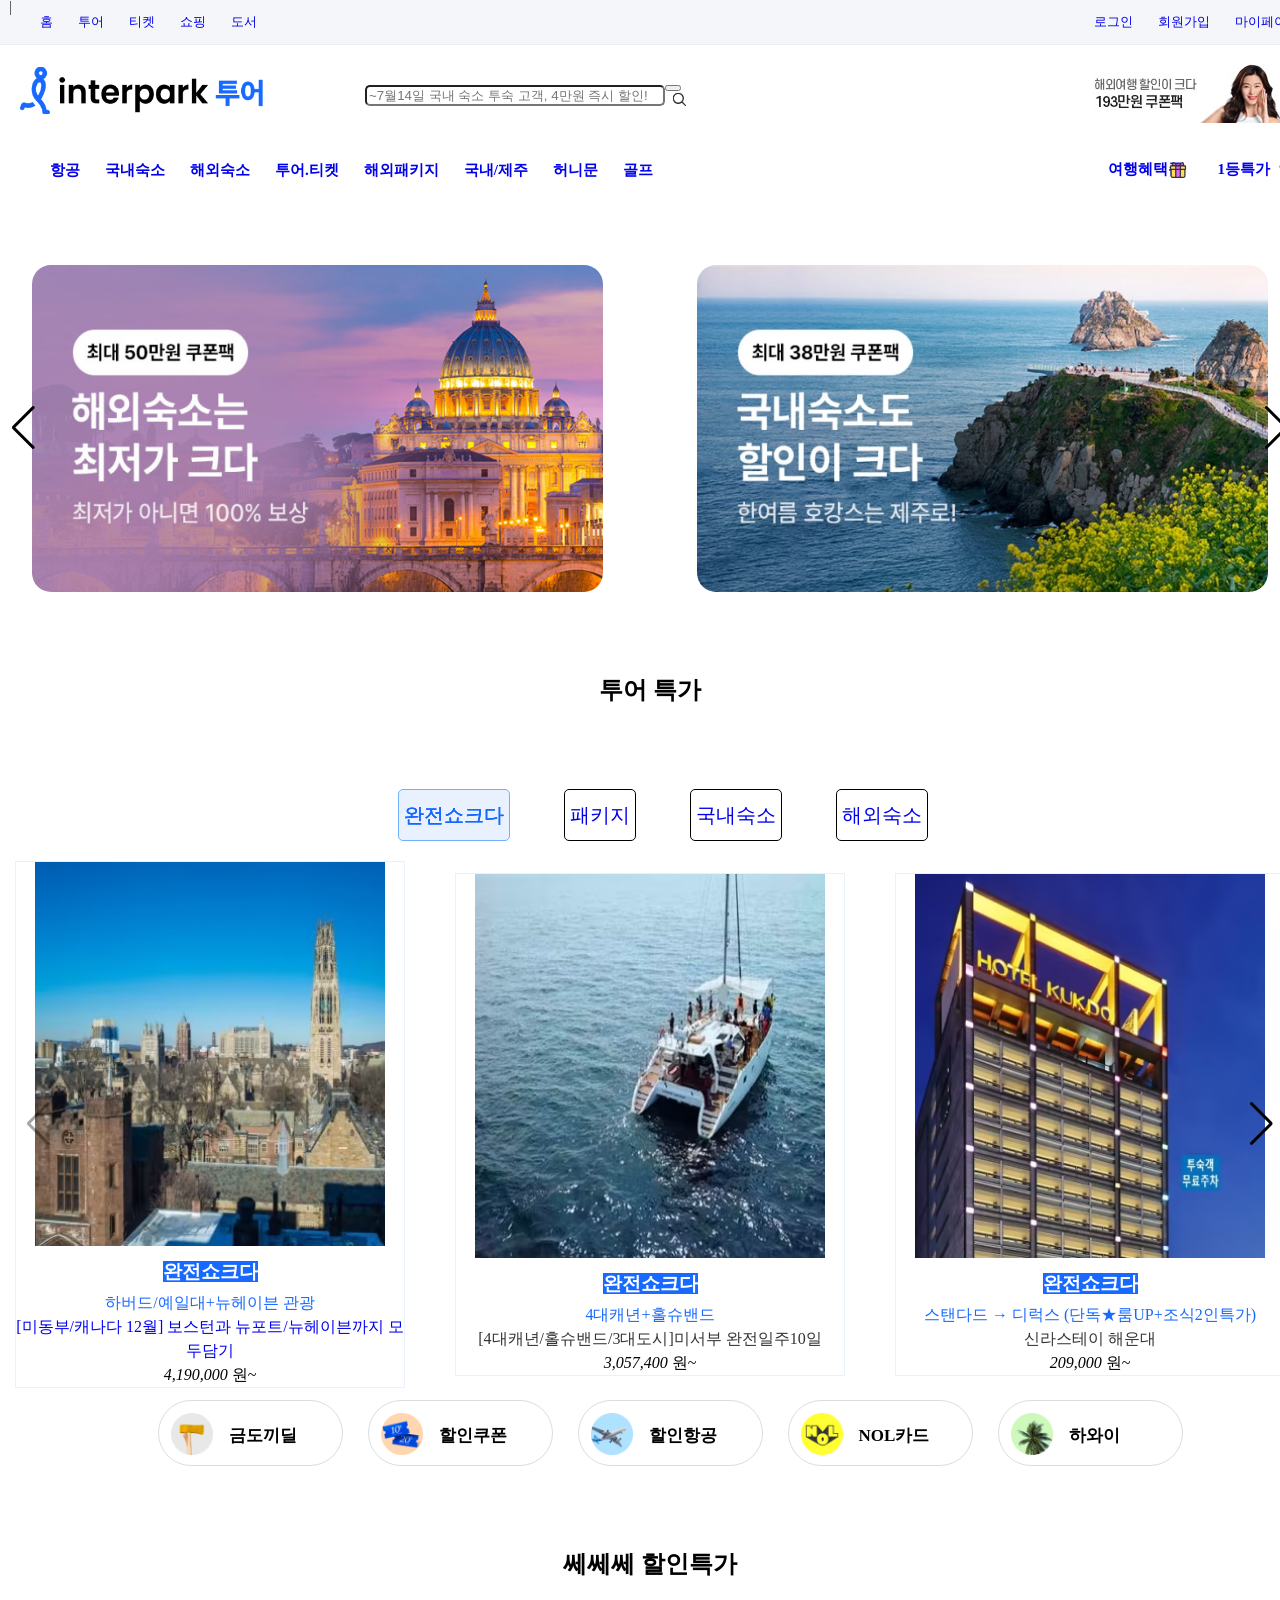
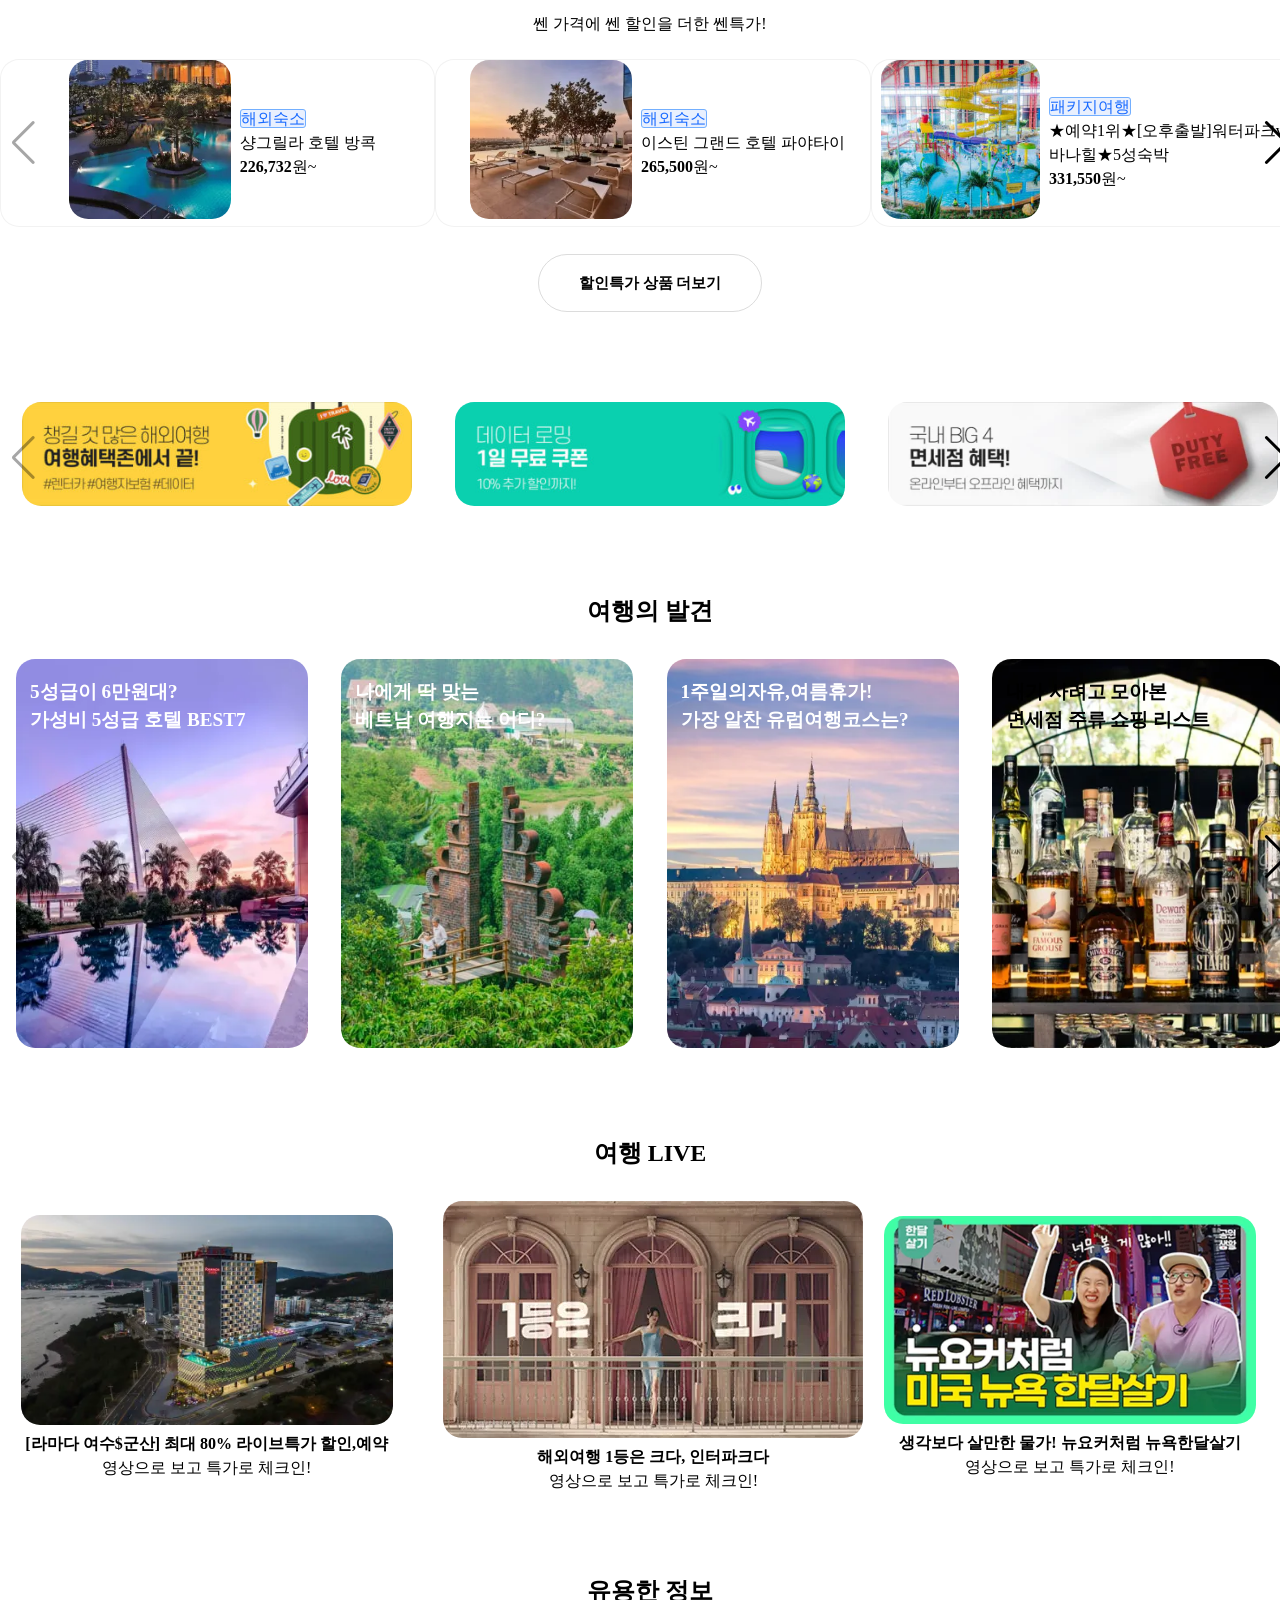
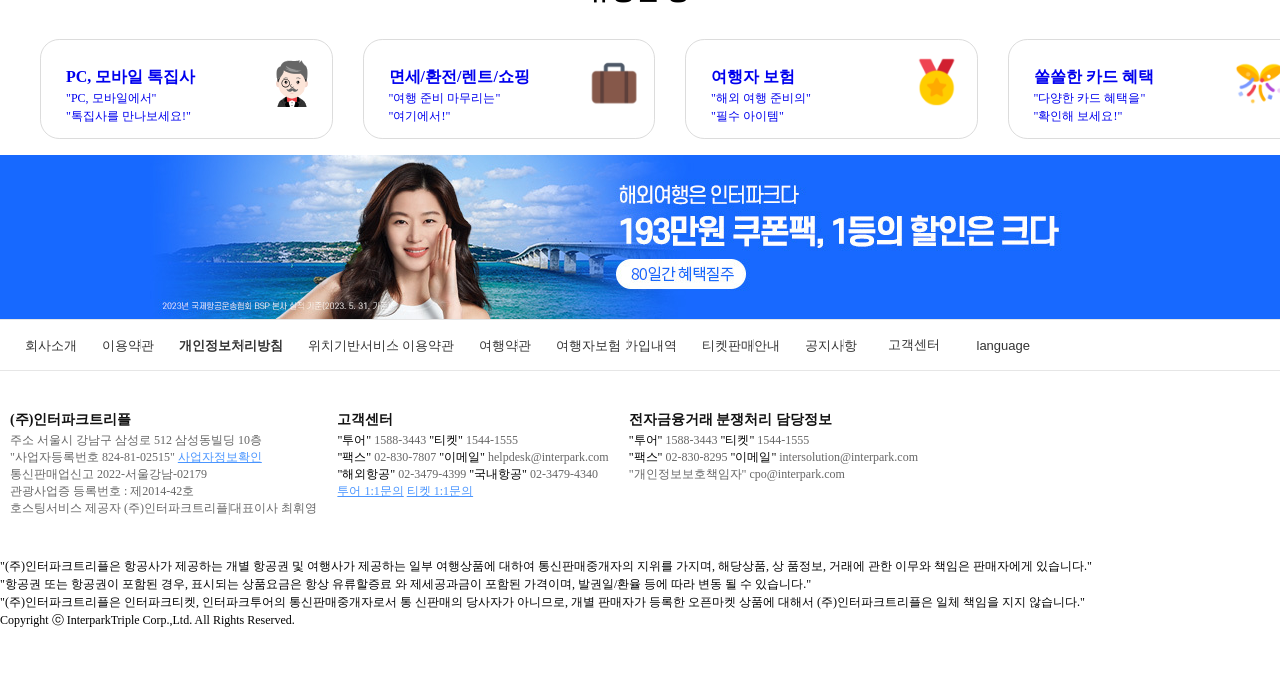
==== commit 092a59f4: "." ====
--- a/main.html
+++ b/main.html
@@ -75,7 +75,7 @@
       </div>
       <div class="headerserch">
         <input class="headerserch1" type="search" placeholder="~7월14일 국내 숙소 투숙 고객, 4만원 즉시 할인!">
-        <!-- <button class="headerserch2" type="submit"><i class="fa fa-search"></i></button> -->
+        <button class="headerserch2" type="submit"><i class="fa fa-search"></i></button>
         <a class="headerserch2" href="#"><img class="aa" src="/resources/images/btn_search.svg" alt=""></a>
       </div>
       <div class="headerbanner">
